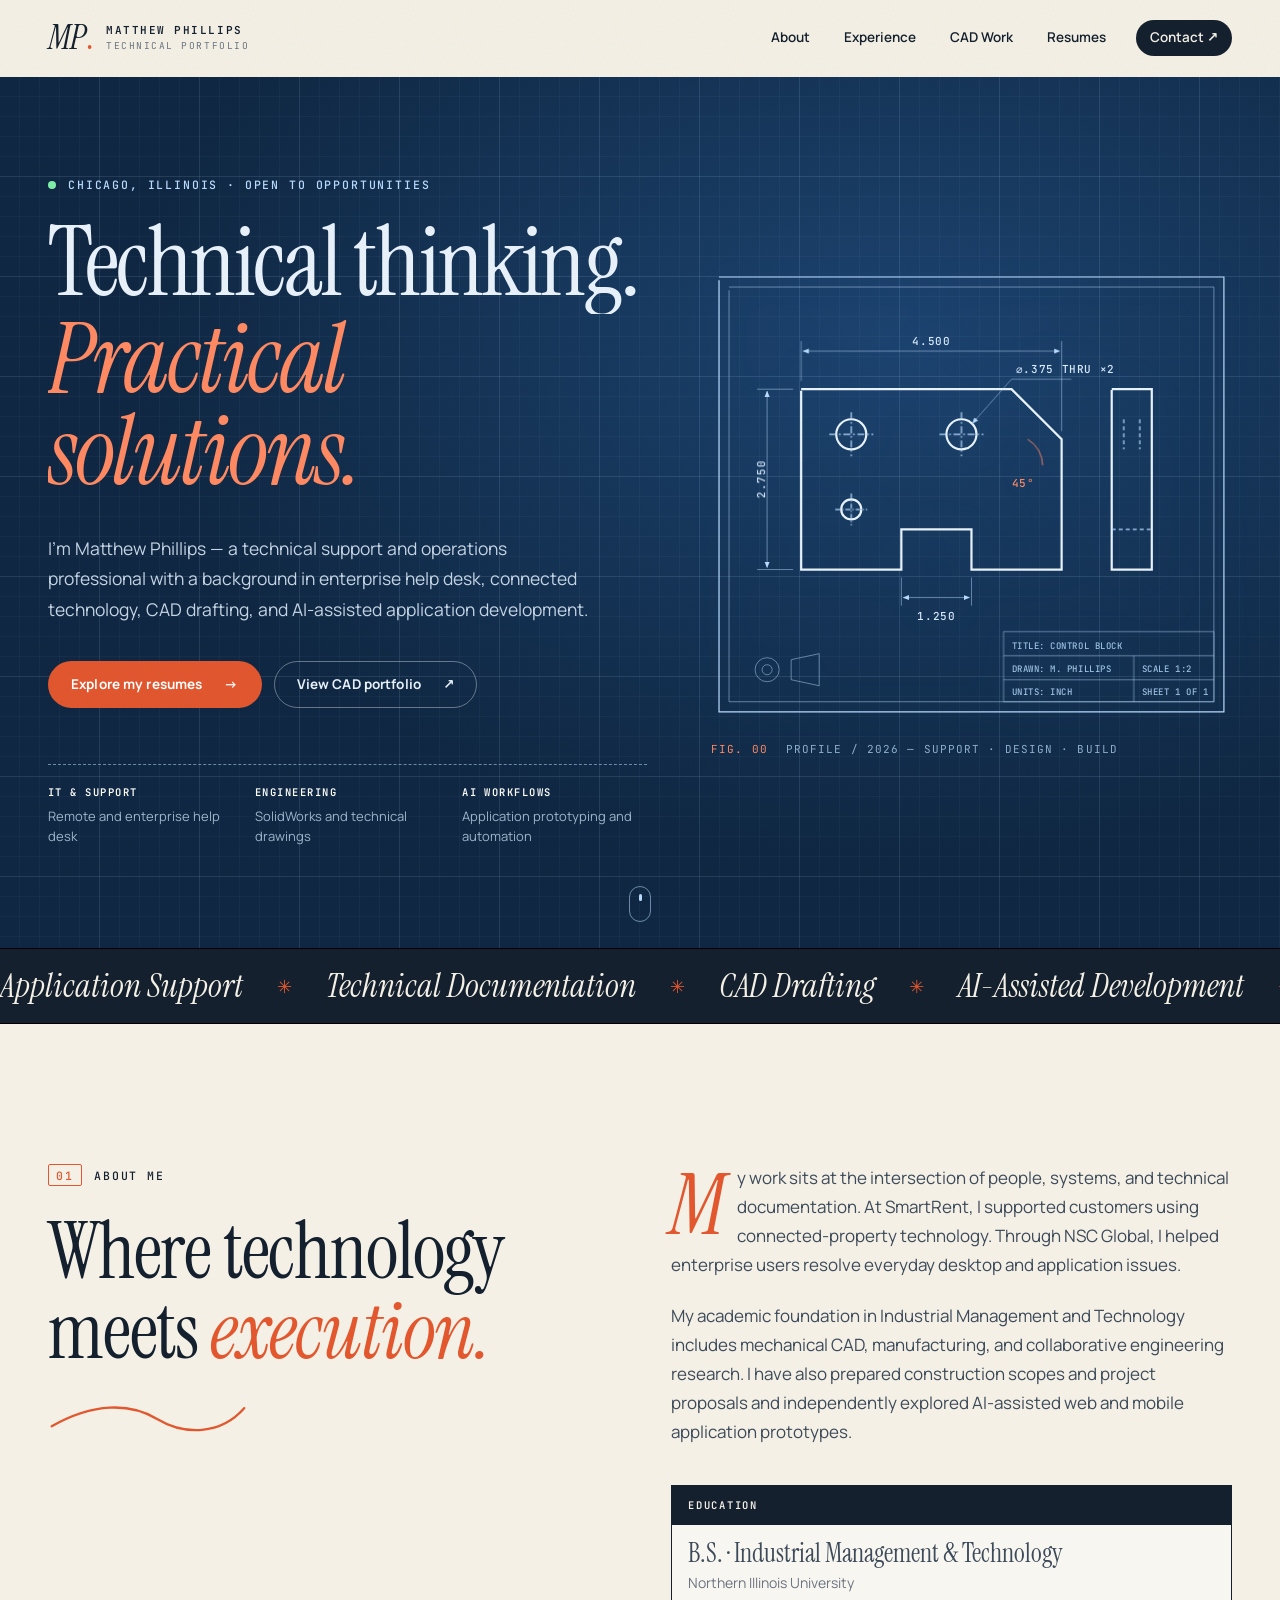
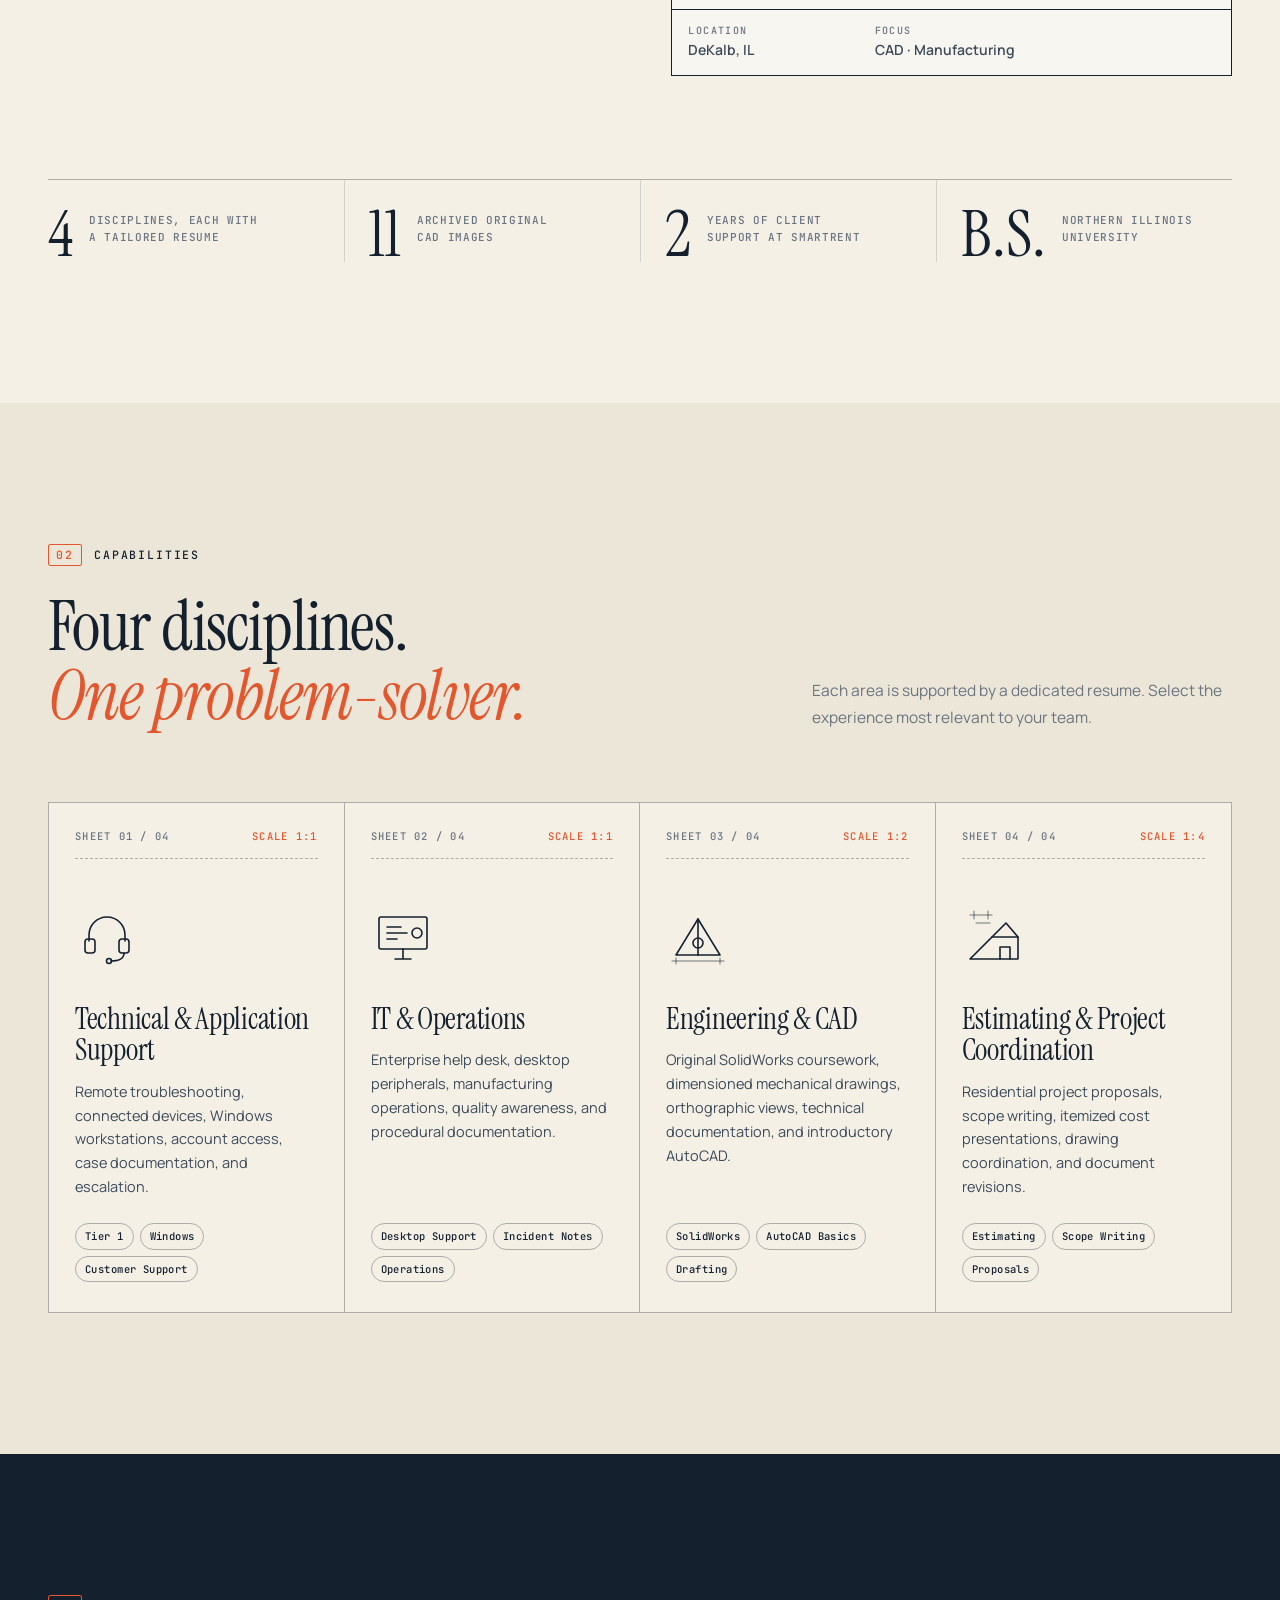
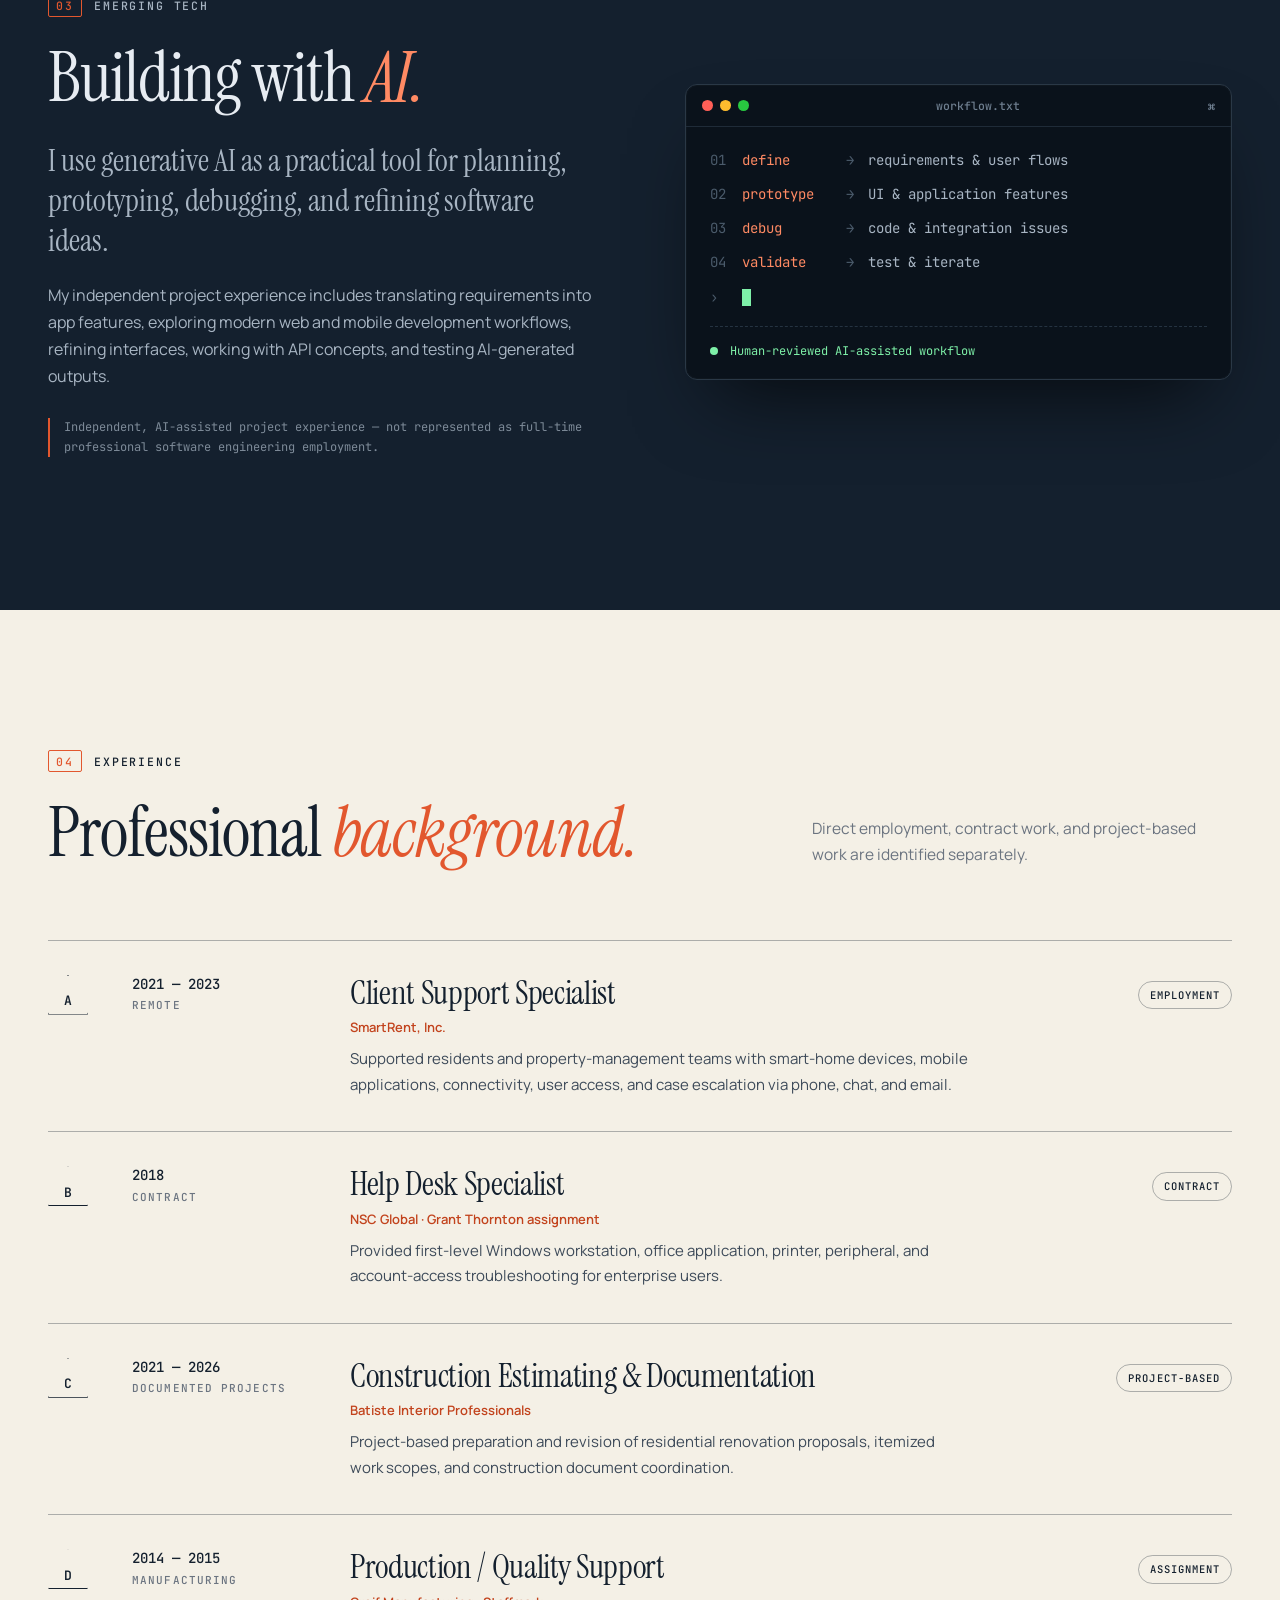
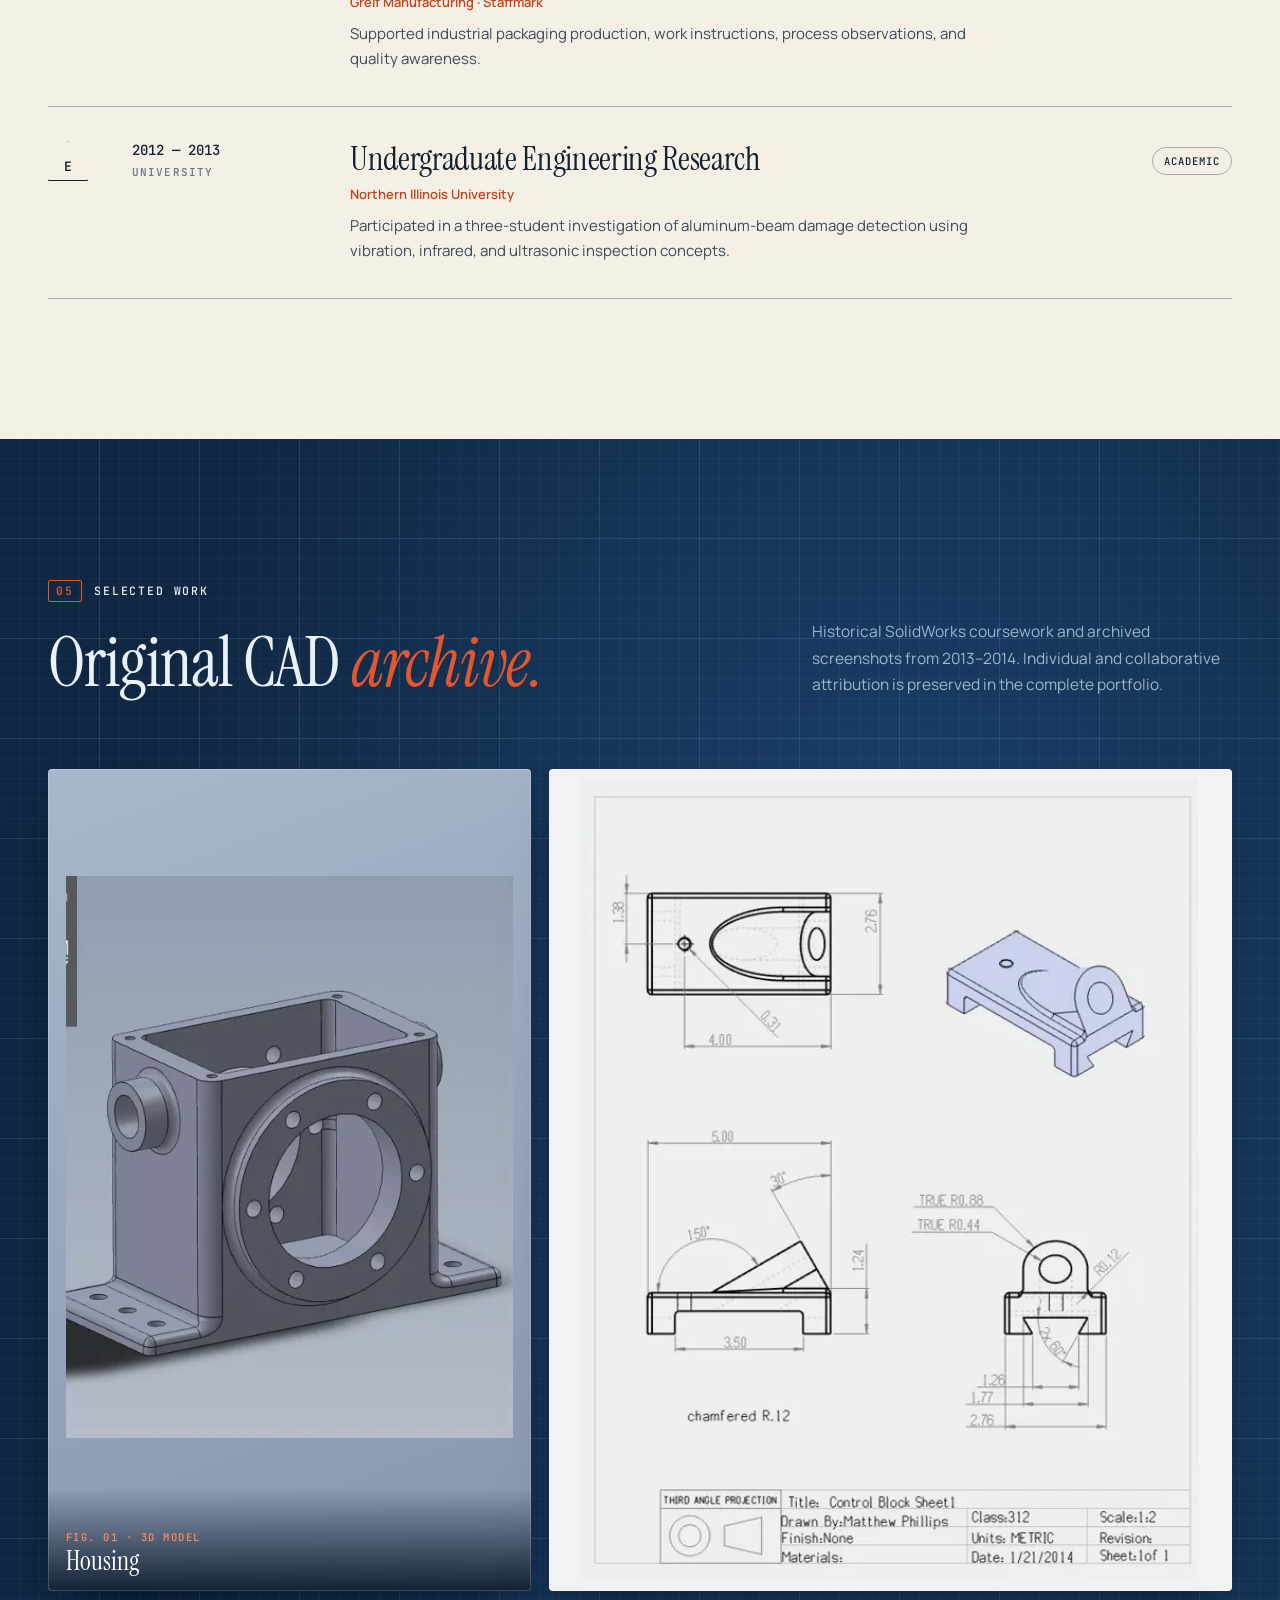
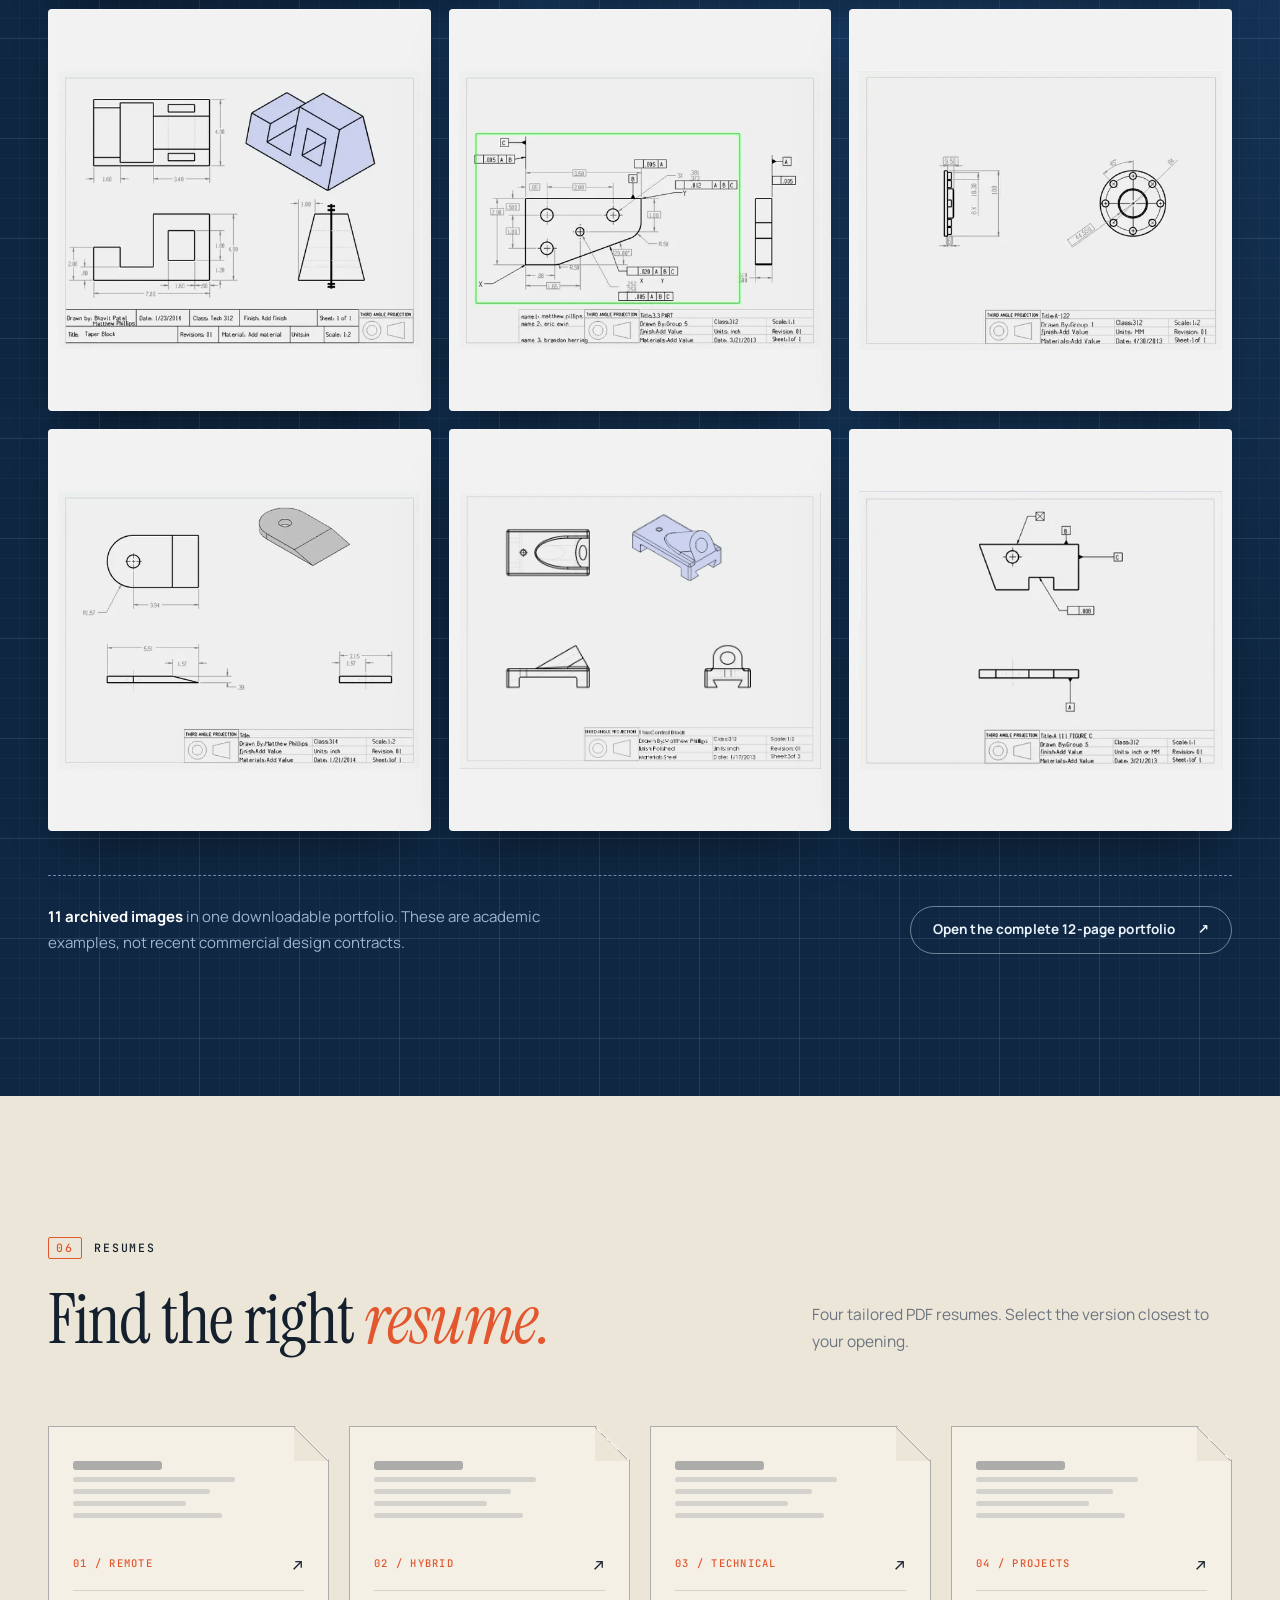
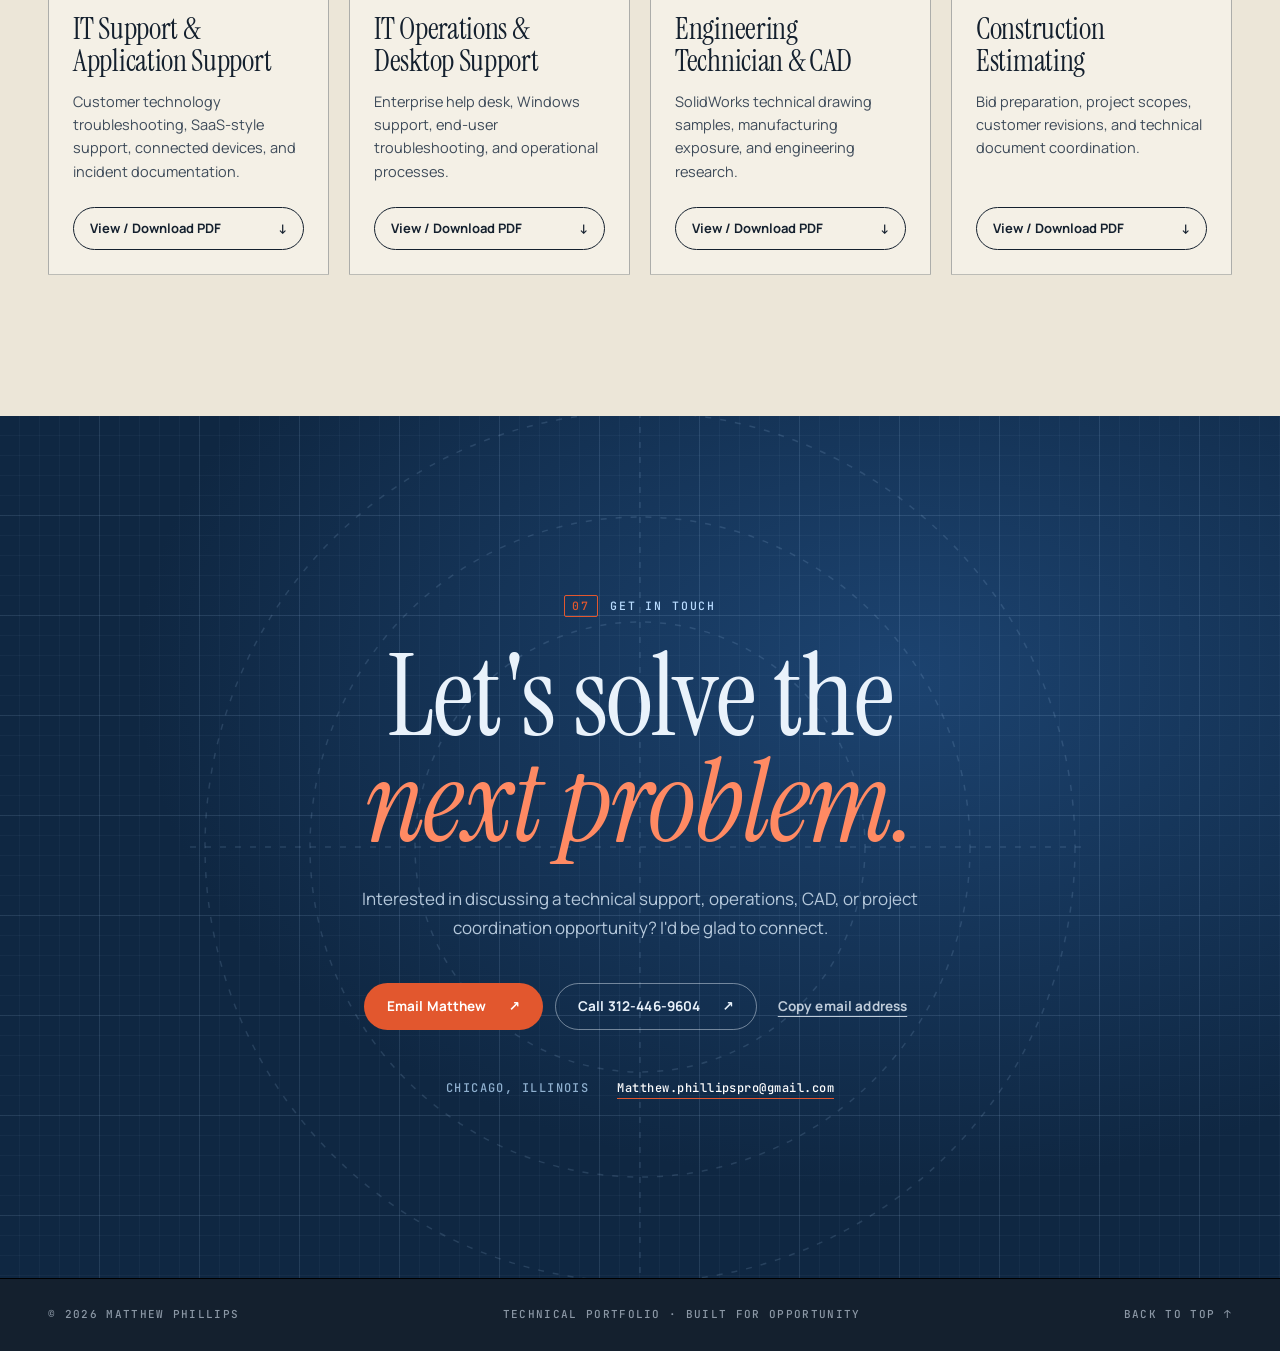
==== index.html @ 762f5f62 "Build redesigned portfolio site with blueprint drafting theme Animated self-drawing hero, cropped CA" ====
<!doctype html>
<html lang="en">
<head>
<meta charset="utf-8">
<meta name="viewport" content="width=device-width,initial-scale=1">
<title>Matthew Phillips | Technical Professional &amp; CAD Portfolio</title>
<meta name="description" content="Matthew Phillips — technical support, IT operations, CAD drafting, construction estimating, and AI-assisted application prototyping. View experience, original CAD work, and resumes.">
<meta name="theme-color" content="#0f2742">
<meta property="og:title" content="Matthew Phillips — Technical Portfolio">
<meta property="og:description" content="Technical support, IT operations, CAD drafting, estimating, and AI-assisted prototyping. Chicago, Illinois.">
<meta property="og:type" content="website">
<link rel="icon" href="data:image/svg+xml,%3Csvg xmlns='http://www.w3.org/2000/svg' viewBox='0 0 64 64'%3E%3Crect width='64' height='64' rx='10' fill='%230f2742'/%3E%3Ctext x='50%25' y='58%25' text-anchor='middle' font-family='Georgia,serif' font-style='italic' font-size='34' fill='%23f4f0e6'%3EMP%3C/text%3E%3Ccircle cx='51' cy='46' r='4' fill='%23e2572e'/%3E%3C/svg%3E">
<link rel="preconnect" href="https://fonts.googleapis.com">
<link rel="preconnect" href="https://fonts.gstatic.com" crossorigin>
<link rel="stylesheet" href="https://fonts.googleapis.com/css2?family=Instrument+Serif:ital@0;1&family=JetBrains+Mono:wght@400;500;600&family=Manrope:wght@400;500;600;700&display=swap">
<link rel="stylesheet" href="styles.css">
</head>
<body>
<a class="skip" href="#main">Skip to content</a>
<div class="progress" aria-hidden="true"><span></span></div>

<header class="topbar">
  <div class="wrap nav">
    <a class="wordmark" href="#top" aria-label="Matthew Phillips, home">
      <span class="monogram">MP<i>.</i></span>
      <span class="wordmark-caption">Matthew Phillips<small>Technical Portfolio</small></span>
    </a>
    <nav aria-label="Main navigation">
      <a href="#about">About</a>
      <a href="#experience">Experience</a>
      <a href="#work">CAD Work</a>
      <a href="#resumes">Resumes</a>
      <a href="#contact" class="nav-cta">Contact <span aria-hidden="true">↗</span></a>
    </nav>
    <button class="menu-toggle" type="button" aria-expanded="false" aria-controls="mobile-menu"><span class="menu-label">Menu</span><span class="burger" aria-hidden="true"><i></i><i></i></span></button>
  </div>
  <div id="mobile-menu" class="mobile-menu" hidden>
    <a href="#about"><span>01</span>About</a>
    <a href="#experience"><span>02</span>Experience</a>
    <a href="#work"><span>03</span>CAD Work</a>
    <a href="#resumes"><span>04</span>Resumes</a>
    <a href="#contact"><span>05</span>Contact</a>
  </div>
</header>

<main id="main">
<!-- HERO -->
<section id="top" class="hero blueprint">
  <div class="crosshair" aria-hidden="true"><span class="ch-x"></span><span class="ch-y"></span><span class="ch-read">X 000 · Y 000</span></div>
  <div class="wrap hero-layout">
    <div class="hero-copy">
      <p class="eyebrow"><span class="status-light"></span>Chicago, Illinois · Open to opportunities</p>
      <h1><span class="line"><span>Technical thinking.</span></span><span class="line"><em>Practical solutions.</em></span></h1>
      <p class="lede">I'm Matthew Phillips — a technical support and operations professional with a background in enterprise help desk, connected technology, CAD drafting, and AI-assisted application development.</p>
      <div class="hero-actions">
        <a class="btn primary" href="#resumes">Explore my resumes <span aria-hidden="true">→</span></a>
        <a class="btn outline" href="assets/cad-portfolio.pdf" target="_blank" rel="noopener">View CAD portfolio <span aria-hidden="true">↗</span></a>
      </div>
      <dl class="hero-facts">
        <div><dt>IT &amp; Support</dt><dd>Remote and enterprise help desk</dd></div>
        <div><dt>Engineering</dt><dd>SolidWorks and technical drawings</dd></div>
        <div><dt>AI Workflows</dt><dd>Application prototyping and automation</dd></div>
      </dl>
    </div>

    <figure class="hero-drawing" aria-label="Animated technical drawing of a machined control block">
      <svg viewBox="0 0 520 450" role="img" aria-hidden="true">
        <defs>
          <marker id="arr" viewBox="0 0 10 10" refX="9" refY="5" markerWidth="7" markerHeight="7" orient="auto-start-reverse"><path d="M0 1 L10 5 L0 9 Z" fill="currentColor"/></marker>
        </defs>
        <g class="sheet">
          <rect class="draw" pathLength="1" x="8" y="8" width="504" height="434" style="--d:.1s"/>
          <rect class="draw thin" pathLength="1" x="18" y="18" width="484" height="414" style="--d:.25s"/>
        </g>
        <!-- front view -->
        <g class="part">
          <path class="draw bold" pathLength="1" d="M90 120 H300 L350 170 V300 H260 V260 H190 V300 H90 Z" style="--d:.5s"/>
          <circle class="draw bold" pathLength="1" cx="140" cy="165" r="15" style="--d:1.2s"/>
          <circle class="draw bold" pathLength="1" cx="250" cy="165" r="15" style="--d:1.35s"/>
          <circle class="draw bold" pathLength="1" cx="140" cy="240" r="10" style="--d:1.5s"/>
          <g class="center">
            <path class="draw" pathLength="1" d="M118 165 H162 M140 143 V187" style="--d:1.7s"/>
            <path class="draw" pathLength="1" d="M228 165 H272 M250 143 V187" style="--d:1.8s"/>
            <path class="draw" pathLength="1" d="M124 240 H156 M140 224 V256" style="--d:1.9s"/>
          </g>
        </g>
        <!-- side view -->
        <g class="part">
          <path class="draw bold" pathLength="1" d="M400 120 H440 V300 H400 Z" style="--d:.9s"/>
          <path class="draw hidden" pathLength="1" d="M400 260 H440 M412 150 V180 M428 150 V180" style="--d:1.6s"/>
        </g>
        <!-- dimensions -->
        <g class="dims">
          <path class="draw thin" pathLength="1" d="M90 112 V72 M350 162 V72" style="--d:2.1s"/>
          <path class="draw thin" pathLength="1" d="M92 82 H348" marker-start="url(#arr)" marker-end="url(#arr)" style="--d:2.3s"/>
          <text class="lbl" x="220" y="76" text-anchor="middle" style="--d:2.6s">4.500</text>
          <path class="draw thin" pathLength="1" d="M82 120 H46 M82 300 H46" style="--d:2.2s"/>
          <path class="draw thin" pathLength="1" d="M56 122 V298" marker-start="url(#arr)" marker-end="url(#arr)" style="--d:2.4s"/>
          <text class="lbl" x="50" y="214" text-anchor="middle" transform="rotate(-90 50 210)" style="--d:2.7s">2.750</text>
          <path class="draw thin" pathLength="1" d="M190 308 V336 M260 308 V336" style="--d:2.3s"/>
          <path class="draw thin" pathLength="1" d="M192 328 H258" marker-start="url(#arr)" marker-end="url(#arr)" style="--d:2.5s"/>
          <text class="lbl" x="225" y="350" text-anchor="middle" style="--d:2.8s">1.250</text>
          <path class="draw thin" pathLength="1" d="M261 154 L300 110 H360" marker-start="url(#arr)" style="--d:2.6s"/>
          <text class="lbl" x="304" y="104" style="--d:2.9s">⌀.375 THRU ×2</text>
          <text class="lbl accent" x="300" y="218" style="--d:3s">45°</text>
          <path class="draw thin accent" pathLength="1" d="M316 170 A 30 30 0 0 1 331 196" style="--d:2.9s"/>
        </g>
        <!-- title block -->
        <g class="titleblock">
          <path class="draw thin" pathLength="1" d="M292 362 H502 V432 H292 Z M292 386 H502 M292 410 H502 M422 386 V432" style="--d:2.4s"/>
          <text class="lbl tb" x="300" y="379" style="--d:3s">TITLE: CONTROL BLOCK</text>
          <text class="lbl tb" x="300" y="402" style="--d:3.1s">DRAWN: M. PHILLIPS</text>
          <text class="lbl tb" x="430" y="402" style="--d:3.15s">SCALE 1:2</text>
          <text class="lbl tb" x="300" y="425" style="--d:3.2s">UNITS: INCH</text>
          <text class="lbl tb" x="430" y="425" style="--d:3.25s">SHEET 1 OF 1</text>
        </g>
        <g class="projection">
          <circle class="draw thin" pathLength="1" cx="56" cy="400" r="12" style="--d:2.5s"/>
          <circle class="draw thin" pathLength="1" cx="56" cy="400" r="5" style="--d:2.6s"/>
          <path class="draw thin" pathLength="1" d="M80 390 L108 384 V416 L80 410 Z" style="--d:2.7s"/>
        </g>
      </svg>
      <figcaption><span>FIG. 00</span> Profile / 2026 — Support · Design · Build</figcaption>
    </figure>
  </div>
  <a class="scroll-cue" href="#about" aria-label="Scroll to About section"><span></span></a>
</section>

<!-- TICKER -->
<section class="ticker" aria-label="Areas of expertise">
  <div class="ticker-track">
    <div class="ticker-set"><span>Application Support</span><i>✳</i><span>Technical Documentation</span><i>✳</i><span>CAD Drafting</span><i>✳</i><span>AI-Assisted Development</span><i>✳</i><span>Operations</span><i>✳</i><span>Estimating</span><i>✳</i></div>
    <div class="ticker-set" aria-hidden="true"><span>Application Support</span><i>✳</i><span>Technical Documentation</span><i>✳</i><span>CAD Drafting</span><i>✳</i><span>AI-Assisted Development</span><i>✳</i><span>Operations</span><i>✳</i><span>Estimating</span><i>✳</i></div>
  </div>
</section>

<!-- ABOUT -->
<section id="about" class="section paper">
  <div class="wrap about-grid">
    <div class="about-head reveal">
      <p class="section-tag"><span>01</span>About me</p>
      <h2>Where technology meets <em>execution.</em></h2>
      <svg class="flourish" viewBox="0 0 220 40" aria-hidden="true"><path class="draw-scroll" pathLength="1" d="M4 30 C 50 4, 90 4, 120 22 S 190 40, 216 10"/></svg>
    </div>
    <div class="body-copy reveal">
      <p class="dropcap">My work sits at the intersection of people, systems, and technical documentation. At SmartRent, I supported customers using connected-property technology. Through NSC Global, I helped enterprise users resolve everyday desktop and application issues.</p>
      <p>My academic foundation in Industrial Management and Technology includes mechanical CAD, manufacturing, and collaborative engineering research. I have also prepared construction scopes and project proposals and independently explored AI-assisted web and mobile application prototypes.</p>
      <div class="edu-block" aria-label="Education">
        <div class="edu-cell edu-label">Education</div>
        <div class="edu-cell edu-main"><strong>B.S. · Industrial Management &amp; Technology</strong><span>Northern Illinois University</span></div>
        <div class="edu-cell edu-meta"><span>Location</span>DeKalb, IL</div>
        <div class="edu-cell edu-meta"><span>Focus</span>CAD · Manufacturing</div>
      </div>
    </div>
  </div>
  <div class="wrap spec-strip reveal" aria-label="At a glance">
    <div><b>4</b><span>Disciplines, each with<br>a tailored resume</span></div>
    <div><b>11</b><span>Archived original<br>CAD images</span></div>
    <div><b>2</b><span>Years of client<br>support at SmartRent</span></div>
    <div><b>B.S.</b><span>Northern Illinois<br>University</span></div>
  </div>
</section>

<!-- CAPABILITIES -->
<section class="section vellum" id="expertise">
  <div class="wrap">
    <div class="section-head reveal">
      <div><p class="section-tag"><span>02</span>Capabilities</p><h2>Four disciplines.<br><em>One problem-solver.</em></h2></div>
      <p>Each area is supported by a dedicated resume. Select the experience most relevant to your team.</p>
    </div>
    <div class="cap-grid">
      <article class="cap-card reveal">
        <div class="cap-top"><span>Sheet 01 / 04</span><span class="cap-scale">Scale 1:1</span></div>
        <svg class="cap-icon" viewBox="0 0 64 64" aria-hidden="true"><path d="M14 36v-6a18 18 0 0 1 36 0v6"/><rect x="10" y="34" width="10" height="14" rx="3"/><rect x="44" y="34" width="10" height="14" rx="3"/><path d="M49 48c0 6-6 8-13 8"/><circle cx="34" cy="56" r="2.5"/></svg>
        <h3>Technical &amp; Application Support</h3>
        <p>Remote troubleshooting, connected devices, Windows workstations, account access, case documentation, and escalation.</p>
        <div class="chips"><span>Tier 1</span><span>Windows</span><span>Customer Support</span></div>
      </article>
      <article class="cap-card reveal">
        <div class="cap-top"><span>Sheet 02 / 04</span><span class="cap-scale">Scale 1:1</span></div>
        <svg class="cap-icon" viewBox="0 0 64 64" aria-hidden="true"><rect x="8" y="12" width="48" height="32" rx="2"/><path d="M24 54h16M32 44v10"/><path d="M16 22h14M16 28h20M16 34h10"/><circle cx="46" cy="28" r="5"/></svg>
        <h3>IT &amp; Operations</h3>
        <p>Enterprise help desk, desktop peripherals, manufacturing operations, quality awareness, and procedural documentation.</p>
        <div class="chips"><span>Desktop Support</span><span>Incident Notes</span><span>Operations</span></div>
      </article>
      <article class="cap-card reveal">
        <div class="cap-top"><span>Sheet 03 / 04</span><span class="cap-scale">Scale 1:2</span></div>
        <svg class="cap-icon" viewBox="0 0 64 64" aria-hidden="true"><path d="M10 50 32 14l22 36Z"/><path d="M32 14v36"/><circle cx="32" cy="38" r="5"/><path d="M6 56h52M10 53v6M54 53v6" class="thin"/></svg>
        <h3>Engineering &amp; CAD</h3>
        <p>Original SolidWorks coursework, dimensioned mechanical drawings, orthographic views, technical documentation, and introductory AutoCAD.</p>
        <div class="chips"><span>SolidWorks</span><span>AutoCAD Basics</span><span>Drafting</span></div>
      </article>
      <article class="cap-card reveal">
        <div class="cap-top"><span>Sheet 04 / 04</span><span class="cap-scale">Scale 1:4</span></div>
        <svg class="cap-icon" viewBox="0 0 64 64" aria-hidden="true"><path d="M8 54 30 32h26v22Z"/><path d="M30 32 44 18l12 14"/><path d="M38 54V42h10v12"/><path d="M8 10h22M12 6v8M26 6v8M14 18h14" class="thin"/></svg>
        <h3>Estimating &amp; Project Coordination</h3>
        <p>Residential project proposals, scope writing, itemized cost presentations, drawing coordination, and document revisions.</p>
        <div class="chips"><span>Estimating</span><span>Scope Writing</span><span>Proposals</span></div>
      </article>
    </div>
  </div>
</section>

<!-- AI -->
<section class="section ink" id="ai">
  <div class="wrap ai-grid">
    <div class="reveal">
      <p class="section-tag"><span>03</span>Emerging tech</p>
      <h2>Building with <em>AI.</em></h2>
      <p class="ai-lede">I use generative AI as a practical tool for planning, prototyping, debugging, and refining software ideas.</p>
      <p>My independent project experience includes translating requirements into app features, exploring modern web and mobile development workflows, refining interfaces, working with API concepts, and testing AI-generated outputs.</p>
      <p class="fine-print">Independent, AI-assisted project experience — not represented as full-time professional software engineering employment.</p>
    </div>
    <div class="terminal reveal" aria-label="Illustrative AI-assisted development workflow">
      <div class="terminal-bar"><div class="terminal-dots"><i></i><i></i><i></i></div><span>workflow.txt</span><span aria-hidden="true">⌘</span></div>
      <div class="terminal-body">
        <p class="t-line"><span class="t-num">01</span><span class="t-key">define</span><span class="t-arrow">→</span>requirements &amp; user flows</p>
        <p class="t-line"><span class="t-num">02</span><span class="t-key">prototype</span><span class="t-arrow">→</span>UI &amp; application features</p>
        <p class="t-line"><span class="t-num">03</span><span class="t-key">debug</span><span class="t-arrow">→</span>code &amp; integration issues</p>
        <p class="t-line"><span class="t-num">04</span><span class="t-key">validate</span><span class="t-arrow">→</span>test &amp; iterate</p>
        <p class="t-line t-prompt"><span class="t-num">›</span><span class="caret"></span></p>
        <div class="terminal-status"><span class="status-light"></span> Human-reviewed AI-assisted workflow</div>
      </div>
    </div>
  </div>
</section>

<!-- EXPERIENCE -->
<section class="section paper" id="experience">
  <div class="wrap">
    <div class="section-head reveal">
      <div><p class="section-tag"><span>04</span>Experience</p><h2>Professional <em>background.</em></h2></div>
      <p>Direct employment, contract work, and project-based work are identified separately.</p>
    </div>
    <ol class="timeline">
      <li class="t-item reveal">
        <div class="t-rev">A</div>
        <div class="t-time">2021 — 2023<small>Remote</small></div>
        <div class="t-body"><h3>Client Support Specialist</h3><p class="company">SmartRent, Inc.</p><p>Supported residents and property-management teams with smart-home devices, mobile applications, connectivity, user access, and case escalation via phone, chat, and email.</p></div>
        <span class="type">Employment</span>
      </li>
      <li class="t-item reveal">
        <div class="t-rev">B</div>
        <div class="t-time">2018<small>Contract</small></div>
        <div class="t-body"><h3>Help Desk Specialist</h3><p class="company">NSC Global · Grant Thornton assignment</p><p>Provided first-level Windows workstation, office application, printer, peripheral, and account-access troubleshooting for enterprise users.</p></div>
        <span class="type">Contract</span>
      </li>
      <li class="t-item reveal">
        <div class="t-rev">C</div>
        <div class="t-time">2021 — 2026<small>Documented projects</small></div>
        <div class="t-body"><h3>Construction Estimating &amp; Documentation</h3><p class="company">Batiste Interior Professionals</p><p>Project-based preparation and revision of residential renovation proposals, itemized work scopes, and construction document coordination.</p></div>
        <span class="type">Project-based</span>
      </li>
      <li class="t-item reveal">
        <div class="t-rev">D</div>
        <div class="t-time">2014 — 2015<small>Manufacturing</small></div>
        <div class="t-body"><h3>Production / Quality Support</h3><p class="company">Greif Manufacturing · Staffmark</p><p>Supported industrial packaging production, work instructions, process observations, and quality awareness.</p></div>
        <span class="type">Assignment</span>
      </li>
      <li class="t-item reveal">
        <div class="t-rev">E</div>
        <div class="t-time">2012 — 2013<small>University</small></div>
        <div class="t-body"><h3>Undergraduate Engineering Research</h3><p class="company">Northern Illinois University</p><p>Participated in a three-student investigation of aluminum-beam damage detection using vibration, infrared, and ultrasonic inspection concepts.</p></div>
        <span class="type">Academic</span>
      </li>
    </ol>
  </div>
</section>

<!-- WORK -->
<section class="section blueprint work-section" id="work">
  <div class="wrap">
    <div class="section-head reveal">
      <div><p class="section-tag"><span>05</span>Selected work</p><h2>Original CAD <em>archive.</em></h2></div>
      <p>Historical SolidWorks coursework and archived screenshots from 2013–2014. Individual and collaborative attribution is preserved in the complete portfolio.</p>
    </div>
    <div class="gallery">
      <button class="g-item g-feature reveal" data-full="assets/cad/IMG_0547.webp" data-caption="Housing — 3D SolidWorks model">
        <img src="assets/cad/IMG_0547.webp" alt="3D SolidWorks model of a machined housing with a bolt-circle bore and mounting feet" loading="lazy" width="525" height="660">
        <span class="g-cap"><span>FIG. 01 · 3D Model</span><strong>Housing</strong></span>
      </button>
      <button class="g-item g-wide reveal" data-full="assets/cad/IMG_0562.webp" data-caption="Control Block — multiview drawing, 2014">
        <img src="assets/cad/IMG_0562.webp" alt="Control block drawing with front, top, side and isometric views and dimensions" loading="lazy" width="586" height="758">
        <span class="g-cap"><span>FIG. 02 · Multiview</span><strong>Control Block</strong></span>
      </button>
      <button class="g-item reveal" data-full="assets/cad/IMG_0552.webp" data-caption="Taper Block — orthographic + isometric, 2014">
        <img src="assets/cad/IMG_0552.webp" alt="Taper block orthographic drawing with isometric view" loading="lazy" width="586" height="449">
        <span class="g-cap"><span>FIG. 03 · Orthographic</span><strong>Taper Block</strong></span>
      </button>
      <button class="g-item reveal" data-full="assets/cad/IMG_0550.webp" data-caption="Part drawing with geometric tolerancing, 2013">
        <img src="assets/cad/IMG_0550.webp" alt="Dimensioned part drawing with geometric tolerancing feature control frames" loading="lazy" width="586" height="449">
        <span class="g-cap"><span>FIG. 04 · GD&amp;T</span><strong>Toleranced Part</strong></span>
      </button>
      <button class="g-item reveal" data-full="assets/cad/IMG_0551.webp" data-caption="Flange — bolt circle and section, 2013">
        <img src="assets/cad/IMG_0551.webp" alt="Flange drawing showing a bolt-circle pattern and side profile" loading="lazy" width="584" height="452">
        <span class="g-cap"><span>FIG. 05 · Detail</span><strong>Bolt-Circle Flange</strong></span>
      </button>
      <button class="g-item reveal" data-full="assets/cad/IMG_0561.webp" data-caption="Tab — drawing with isometric view, 2014">
        <img src="assets/cad/IMG_0561.webp" alt="Rounded tab part drawing with isometric view" loading="lazy" width="586" height="451">
        <span class="g-cap"><span>FIG. 06 · Sheet Part</span><strong>Rounded Tab</strong></span>
      </button>
      <button class="g-item reveal" data-full="assets/cad/IMG_0548.webp" data-caption="Control Block — landscape layout, 2013">
        <img src="assets/cad/IMG_0548.webp" alt="Landscape drawing sheet with four views of a control block" loading="lazy" width="835" height="638">
        <span class="g-cap"><span>FIG. 07 · Layout</span><strong>Landscape Sheet</strong></span>
      </button>
      <button class="g-item reveal" data-full="assets/cad/IMG_0549.webp" data-caption="Datum reference figure, 2013">
        <img src="assets/cad/IMG_0549.webp" alt="Drawing of a notched profile with datum references" loading="lazy" width="527" height="406">
        <span class="g-cap"><span>FIG. 08 · Datums</span><strong>Datum Study</strong></span>
      </button>
    </div>
    <div class="work-footer reveal">
      <p><strong>11 archived images</strong> in one downloadable portfolio. These are academic examples, not recent commercial design contracts.</p>
      <a class="btn outline" href="assets/cad-portfolio.pdf" target="_blank" rel="noopener">Open the complete 12-page portfolio <span aria-hidden="true">↗</span></a>
    </div>
  </div>
</section>

<!-- RESUMES -->
<section class="section vellum" id="resumes">
  <div class="wrap">
    <div class="section-head reveal">
      <div><p class="section-tag"><span>06</span>Resumes</p><h2>Find the right <em>resume.</em></h2></div>
      <p>Four tailored PDF resumes. Select the version closest to your opening.</p>
    </div>
    <div class="resume-grid">
      <a class="resume-card reveal" href="assets/resume-it-support.pdf" target="_blank" rel="noopener">
        <span class="doc" aria-hidden="true"><i></i><i></i><i></i><i></i><i></i></span>
        <span class="resume-top"><span>01 / Remote</span><span class="arrow">↗</span></span>
        <h3>IT Support &amp; Application Support</h3>
        <p>Customer technology troubleshooting, SaaS-style support, connected devices, and incident documentation.</p>
        <span class="resume-download">View / Download PDF <span aria-hidden="true">↓</span></span>
      </a>
      <a class="resume-card reveal" href="assets/resume-it-operations.pdf" target="_blank" rel="noopener">
        <span class="doc" aria-hidden="true"><i></i><i></i><i></i><i></i><i></i></span>
        <span class="resume-top"><span>02 / Hybrid</span><span class="arrow">↗</span></span>
        <h3>IT Operations &amp; Desktop Support</h3>
        <p>Enterprise help desk, Windows support, end-user troubleshooting, and operational processes.</p>
        <span class="resume-download">View / Download PDF <span aria-hidden="true">↓</span></span>
      </a>
      <a class="resume-card reveal" href="assets/resume-engineering-cad.pdf" target="_blank" rel="noopener">
        <span class="doc" aria-hidden="true"><i></i><i></i><i></i><i></i><i></i></span>
        <span class="resume-top"><span>03 / Technical</span><span class="arrow">↗</span></span>
        <h3>Engineering Technician &amp; CAD</h3>
        <p>SolidWorks technical drawing samples, manufacturing exposure, and engineering research.</p>
        <span class="resume-download">View / Download PDF <span aria-hidden="true">↓</span></span>
      </a>
      <a class="resume-card reveal" href="assets/resume-construction-estimating.pdf" target="_blank" rel="noopener">
        <span class="doc" aria-hidden="true"><i></i><i></i><i></i><i></i><i></i></span>
        <span class="resume-top"><span>04 / Projects</span><span class="arrow">↗</span></span>
        <h3>Construction Estimating</h3>
        <p>Bid preparation, project scopes, customer revisions, and technical document coordination.</p>
        <span class="resume-download">View / Download PDF <span aria-hidden="true">↓</span></span>
      </a>
    </div>
  </div>
</section>

<!-- CONTACT -->
<section class="contact-section blueprint" id="contact">
  <svg class="contact-rings" viewBox="0 0 600 600" aria-hidden="true"><circle cx="300" cy="300" r="290"/><circle cx="300" cy="300" r="220"/><circle cx="300" cy="300" r="150"/><path d="M300 0V600M0 300H600"/></svg>
  <div class="wrap contact-inner reveal">
    <p class="section-tag"><span>07</span>Get in touch</p>
    <h2>Let's solve the <em>next problem.</em></h2>
    <p class="contact-lede">Interested in discussing a technical support, operations, CAD, or project coordination opportunity? I'd be glad to connect.</p>
    <div class="contact-actions">
      <a class="btn primary" href="mailto:Matthew.phillipspro@gmail.com?subject=Employment%20Opportunity%20for%20Matthew%20Phillips">Email Matthew <span aria-hidden="true">↗</span></a>
      <a class="btn outline" href="tel:+13124469604">Call 312-446-9604 <span aria-hidden="true">↗</span></a>
      <button class="btn ghost copy-email" type="button" data-email="Matthew.phillipspro@gmail.com">Copy email address</button>
    </div>
    <div class="contact-meta"><span>Chicago, Illinois</span><a href="mailto:Matthew.phillipspro@gmail.com">Matthew.phillipspro@gmail.com</a></div>
  </div>
</section>
</main>

<footer>
  <div class="wrap footer-inner">
    <span>© <span id="year">2026</span> Matthew Phillips</span>
    <span>Technical Portfolio · Built for opportunity</span>
    <a href="#top">Back to top ↑</a>
  </div>
</footer>

<dialog class="lightbox" aria-label="CAD drawing viewer">
  <button class="lb-close" type="button" aria-label="Close viewer">✕</button>
  <button class="lb-nav lb-prev" type="button" aria-label="Previous drawing">←</button>
  <figure><img alt=""><figcaption></figcaption></figure>
  <button class="lb-nav lb-next" type="button" aria-label="Next drawing">→</button>
</dialog>

<div class="toast" role="status" aria-live="polite"></div>
<script src="script.js"></script>
</body>
</html>
---- styles.css ----
/* ==========================================================
   Matthew Phillips — Technical Portfolio
   Drafting-table aesthetic: vellum paper, blueprint ink, red pencil.
   ========================================================== */
:root{
  --paper:#f4f0e6;
  --vellum:#ece6d8;
  --ink:#14202e;
  --ink-2:#3d4a59;
  --muted:#6b7480;
  --rule:rgba(20,32,46,.14);
  --rule-strong:rgba(20,32,46,.32);
  --blue:#0f2742;
  --blue-2:#163556;
  --line:#b9dcff;
  --line-dim:rgba(185,220,255,.55);
  --red:#e2572e;
  --red-ink:#c2431d;
  --serif:'Instrument Serif',Georgia,'Times New Roman',serif;
  --sans:'Manrope',system-ui,-apple-system,'Segoe UI',sans-serif;
  --mono:'JetBrains Mono',ui-monospace,SFMono-Regular,Menlo,monospace;
  --ease:cubic-bezier(.2,.7,.2,1);
  --gutter:clamp(16px,4vw,48px);
}
*,*::before,*::after{box-sizing:border-box}
html{scroll-behavior:smooth;scroll-padding-top:84px}
body{margin:0;background:var(--paper);color:var(--ink);font:400 16px/1.7 var(--sans);-webkit-font-smoothing:antialiased;overflow-x:hidden}
img{max-width:100%;display:block}
a{color:inherit;text-decoration:none}
button{font:inherit;color:inherit;cursor:pointer}
::selection{background:var(--red);color:#fff}
:focus-visible{outline:2px solid var(--red);outline-offset:3px;border-radius:2px}
.wrap{width:min(1200px,100% - var(--gutter)*2);margin-inline:auto}
.skip{position:absolute;left:12px;top:-60px;z-index:100;background:var(--ink);color:#fff;padding:10px 14px;border-radius:4px}
.skip:focus{top:12px}

/* paper grain */
body::before{content:"";position:fixed;inset:0;pointer-events:none;z-index:200;opacity:.06;mix-blend-mode:multiply;
  background-image:url("data:image/svg+xml,%3Csvg xmlns='http://www.w3.org/2000/svg' width='160' height='160'%3E%3Cfilter id='n'%3E%3CfeTurbulence type='fractalNoise' baseFrequency='.9' numOctaves='3' stitchTiles='stitch'/%3E%3C/filter%3E%3Crect width='100%25' height='100%25' filter='url(%23n)'/%3E%3C/svg%3E")}

/* scroll progress */
.progress{position:fixed;top:0;left:0;right:0;height:3px;z-index:60;pointer-events:none}
.progress span{display:block;height:100%;width:100%;background:var(--red);transform-origin:0 50%;transform:scaleX(var(--p,0))}

/* ---------- Typography ---------- */
h1,h2,h3{margin:0;font-weight:400}
h2{font:400 clamp(40px,5.4vw,76px)/1 var(--serif);letter-spacing:-.015em}
h2 em,h1 em{font-style:italic;color:var(--red)}
h3{font:700 19px/1.3 var(--sans);letter-spacing:-.01em}
.section-tag,.eyebrow{font:500 11.5px/1 var(--mono);letter-spacing:.16em;text-transform:uppercase;display:flex;align-items:center;gap:12px;margin:0 0 26px}
.section-tag span{display:inline-grid;place-items:center;min-width:34px;height:22px;padding:0 6px;border:1px solid currentColor;border-radius:2px;color:var(--red)}

/* ---------- Topbar ---------- */
.topbar{position:sticky;top:0;z-index:50;background:color-mix(in srgb,var(--paper) 86%,transparent);backdrop-filter:blur(14px) saturate(1.3);-webkit-backdrop-filter:blur(14px) saturate(1.3);border-bottom:1px solid transparent;transition:border-color .3s,background .3s}
.topbar.scrolled{border-bottom-color:var(--rule)}
.nav{height:76px;display:flex;align-items:center;justify-content:space-between;gap:24px}
.wordmark{display:flex;align-items:center;gap:14px}
.monogram{font:italic 400 34px/1 var(--serif);letter-spacing:-.02em}
.monogram i{color:var(--red);font-style:normal}
.wordmark-caption{display:flex;flex-direction:column;font:600 11px/1.45 var(--mono);letter-spacing:.14em;text-transform:uppercase}
.wordmark-caption small{font-size:9.5px;color:var(--muted);font-weight:400}
.nav nav{display:flex;gap:6px;align-items:center}
.nav nav a{font:600 13.5px/1 var(--sans);padding:11px 14px;border-radius:999px;position:relative;transition:color .2s}
.nav nav a:not(.nav-cta)::after{content:"";position:absolute;left:14px;right:14px;bottom:6px;height:1px;background:var(--red);transform:scaleX(0);transform-origin:right;transition:transform .35s var(--ease)}
.nav nav a:not(.nav-cta):hover::after,.nav nav a.active::after{transform:scaleX(1);transform-origin:left}
.nav-cta{background:var(--ink);color:var(--paper)!important;margin-left:10px;transition:background .25s,transform .25s var(--ease)!important}
.nav-cta:hover{background:var(--red);transform:translateY(-1px)}
.menu-toggle{display:none;align-items:center;gap:10px;background:none;border:1px solid var(--rule-strong);border-radius:999px;padding:9px 14px;font:600 12px/1 var(--mono);letter-spacing:.1em;text-transform:uppercase}
.burger{display:grid;gap:5px;width:18px}
.burger i{display:block;height:1.5px;background:currentColor;transition:transform .3s var(--ease)}
.menu-toggle[aria-expanded="true"] .burger i:first-child{transform:translateY(3.25px) rotate(45deg)}
.menu-toggle[aria-expanded="true"] .burger i:last-child{transform:translateY(-3.25px) rotate(-45deg)}
.mobile-menu{border-top:1px solid var(--rule);padding:8px var(--gutter) 22px;background:var(--paper)}
.mobile-menu a{display:flex;align-items:baseline;gap:16px;padding:14px 0;border-bottom:1px solid var(--rule);font:400 30px/1.1 var(--serif)}
.mobile-menu a span{font:500 11px var(--mono);color:var(--red)}

/* ---------- Buttons ---------- */
.btn{display:inline-flex;align-items:center;gap:22px;padding:16px 22px;border-radius:999px;font:700 13.5px/1 var(--sans);letter-spacing:.01em;border:1px solid transparent;background:none;position:relative;overflow:hidden;isolation:isolate;transition:transform .3s var(--ease),color .3s,border-color .3s}
.btn span{transition:transform .3s var(--ease)}
.btn:hover{transform:translateY(-2px)}
.btn:hover span{transform:translateX(4px)}
.btn.primary{background:var(--red);color:#fff}
.btn.primary::before{content:"";position:absolute;inset:0;z-index:-1;background:#fff;transform:translateY(101%);transition:transform .4s var(--ease)}
.btn.primary:hover{color:var(--ink)}
.btn.primary:hover::before{transform:none}
.btn.outline{border-color:currentColor}
.btn.ghost{color:inherit;opacity:.8;text-decoration:underline;text-underline-offset:5px;text-decoration-thickness:1px;padding-inline:8px}
.btn.ghost:hover{opacity:1}

/* ---------- Blueprint surfaces ---------- */
.blueprint{position:relative;background-color:var(--blue);color:#e9f2fb;
  background-image:
    linear-gradient(rgba(185,220,255,.09) 1px,transparent 1px),
    linear-gradient(90deg,rgba(185,220,255,.09) 1px,transparent 1px),
    linear-gradient(rgba(185,220,255,.04) 1px,transparent 1px),
    linear-gradient(90deg,rgba(185,220,255,.04) 1px,transparent 1px),
    radial-gradient(ellipse at 70% 30%,#1c4370 0,transparent 60%);
  background-size:100px 100px,100px 100px,20px 20px,20px 20px,100% 100%;
  background-position:-1px -1px,-1px -1px,-1px -1px,-1px -1px,0 0}
.blueprint .section-tag span{color:var(--red)}

/* ---------- Hero ---------- */
.hero{overflow:hidden;min-height:calc(100svh - 76px);display:flex;align-items:center}
.hero-layout{display:grid;grid-template-columns:1.15fr 1fr;gap:clamp(32px,5vw,80px);align-items:center;padding:clamp(56px,8vw,110px) 0}
.eyebrow{color:var(--line)}
.status-light{width:8px;height:8px;border-radius:50%;background:#7ef0a8;box-shadow:0 0 0 0 rgba(126,240,168,.6);animation:pulse 2.4s infinite}
@keyframes pulse{0%{box-shadow:0 0 0 0 rgba(126,240,168,.55)}70%{box-shadow:0 0 0 10px rgba(126,240,168,0)}100%{box-shadow:0 0 0 0 rgba(126,240,168,0)}}
.hero h1{font:400 clamp(52px,7.6vw,118px)/.94 var(--serif);letter-spacing:-.025em;margin:0 0 30px}
.hero h1 .line{display:block;overflow:hidden;padding-bottom:.06em}
.hero h1 .line>*{display:inline-block;animation:rise 1.1s var(--ease) both}
.hero h1 .line:nth-child(2)>*{animation-delay:.15s}
.hero h1 em{color:#ff8a63}
@keyframes rise{from{transform:translateY(105%)}to{transform:none}}
.lede{max-width:560px;color:#c6d6e6;font-size:17.5px;line-height:1.75;margin:0;animation:fade 1s .45s both}
@keyframes fade{from{opacity:0;transform:translateY(12px)}to{opacity:1;transform:none}}
.hero-actions{display:flex;flex-wrap:wrap;gap:12px;margin-top:36px;animation:fade 1s .6s both}
.hero .btn.outline{color:#e9f2fb;border-color:rgba(233,242,251,.4)}
.hero .btn.outline:hover{border-color:#fff}
.hero-facts{display:grid;grid-template-columns:repeat(3,1fr);gap:22px;margin:56px 0 0;padding-top:22px;border-top:1px dashed var(--line-dim);animation:fade 1s .75s both}
.hero-facts dt{font:600 10.5px/1 var(--mono);letter-spacing:.14em;text-transform:uppercase;color:#fff;margin-bottom:8px}
.hero-facts dd{margin:0;font-size:13px;line-height:1.55;color:#9fb6cc}

.hero-drawing{margin:0;position:relative;color:var(--line)}
.hero-drawing svg{width:100%;height:auto;overflow:visible;filter:drop-shadow(0 0 18px rgba(120,190,255,.15))}
.hero-drawing figcaption{margin-top:14px;font:400 11px/1.4 var(--mono);letter-spacing:.1em;text-transform:uppercase;color:#8fb0cf}
.hero-drawing figcaption span{color:#ff8a63;margin-right:10px}
.hero-drawing svg *{vector-effect:non-scaling-stroke}
.hero-drawing .draw{fill:none;stroke:currentColor;stroke-width:1.2;stroke-dasharray:1;stroke-dashoffset:1;animation:draw 1.4s var(--ease) forwards;animation-delay:var(--d,0s)}
.hero-drawing .bold{stroke-width:2.2;stroke:#e9f4ff}
.hero-drawing .thin{stroke-width:.9;stroke:var(--line-dim)}
.hero-drawing .center .draw{stroke-dasharray:.08 .03 .02 .03;stroke-dashoffset:0;opacity:0;animation:fadeIn .8s forwards;animation-delay:var(--d)}
.hero-drawing .hidden{stroke-dasharray:.04 .03;stroke-dashoffset:0;opacity:0;animation:fadeIn .8s forwards;animation-delay:var(--d)}
.hero-drawing .accent{stroke:#ff8a63;fill:#ff8a63}
.hero-drawing path.accent{fill:none}
.hero-drawing .lbl{font:500 11px var(--mono);fill:#d8ebff;letter-spacing:.06em;opacity:0;animation:fadeIn .6s forwards;animation-delay:var(--d)}
.hero-drawing .lbl.accent{fill:#ff8a63;stroke:none}
.hero-drawing .tb{font-size:9px;fill:#9fc4e6}
.hero-drawing marker path{fill:var(--line)}
@keyframes draw{to{stroke-dashoffset:0}}
@keyframes fadeIn{to{opacity:1}}

.crosshair{position:absolute;inset:0;pointer-events:none;opacity:0;transition:opacity .3s;z-index:1}
.hero:hover .crosshair{opacity:1}
.ch-x,.ch-y{position:absolute;background:rgba(255,138,99,.35)}
.ch-x{left:0;right:0;height:1px;top:var(--cy,50%)}
.ch-y{top:0;bottom:0;width:1px;left:var(--cx,50%)}
.ch-read{position:absolute;left:var(--cx,50%);top:var(--cy,50%);transform:translate(10px,10px);font:500 10px var(--mono);letter-spacing:.08em;color:#ff8a63;white-space:nowrap}
.hero-layout{position:relative;z-index:2}
.scroll-cue{position:absolute;left:50%;bottom:26px;width:22px;height:36px;border:1px solid var(--line-dim);border-radius:12px;transform:translateX(-50%);z-index:2}
.scroll-cue span{position:absolute;left:50%;top:7px;width:3px;height:7px;margin-left:-1.5px;border-radius:2px;background:var(--line);animation:cue 1.8s infinite}
@keyframes cue{0%{opacity:0;transform:translateY(0)}40%{opacity:1}100%{opacity:0;transform:translateY(12px)}}

/* ---------- Ticker ---------- */
.ticker{background:var(--ink);color:var(--paper);overflow:hidden;padding:20px 0;border-block:1px solid #000}
.ticker-track{display:flex;width:max-content;animation:marquee 38s linear infinite}
.ticker:hover .ticker-track{animation-play-state:paused}
.ticker-set{display:flex;align-items:center;gap:34px;padding-right:34px}
.ticker span{font:italic 400 clamp(24px,2.6vw,34px)/1 var(--serif);white-space:nowrap}
.ticker i{color:var(--red);font-style:normal;font-size:18px}
@keyframes marquee{to{transform:translateX(-50%)}}

/* ---------- Sections ---------- */
.section{padding:clamp(80px,11vw,150px) 0;position:relative}
.paper{background:var(--paper)}
.vellum{background:var(--vellum)}
.ink{background:var(--ink);color:#e7ecf2}
.section-head{display:grid;grid-template-columns:1.3fr 1fr;gap:40px;align-items:end;margin-bottom:clamp(44px,6vw,72px)}
.section-head>p{margin:0;color:var(--muted);max-width:420px;justify-self:end;font-size:15.5px}
.blueprint .section-head>p{color:#9fb6cc}

/* About */
.about-grid{display:grid;grid-template-columns:1fr 1.05fr;gap:clamp(40px,7vw,110px)}
.about-head h2{font-size:clamp(46px,6.2vw,92px)}
.flourish{width:200px;margin-top:28px;overflow:visible}
.flourish path{fill:none;stroke:var(--red);stroke-width:2.5;stroke-linecap:round;stroke-dasharray:1;stroke-dashoffset:1;transition:stroke-dashoffset 1.6s var(--ease) .3s}
.reveal.in .flourish path{stroke-dashoffset:0}
.body-copy{font-size:17px;color:var(--ink-2)}
.body-copy p{margin:0 0 22px}
.dropcap::first-letter{float:left;font:italic 400 84px/.78 var(--serif);color:var(--red);margin:8px 12px 0 -2px}
.edu-block{display:grid;grid-template-columns:repeat(3,1fr);border:1.5px solid var(--ink);margin-top:38px;background:color-mix(in srgb,var(--paper) 60%,#fff)}
.edu-cell{padding:14px 16px;border-right:1px solid var(--ink);border-bottom:1px solid var(--ink)}
.edu-cell:nth-child(3n),.edu-cell:last-child{border-right:0}
.edu-label{grid-column:1/-1;border-right:0;font:600 10.5px/1 var(--mono);letter-spacing:.16em;text-transform:uppercase;background:var(--ink);color:var(--paper)}
.edu-main{grid-column:1/-1;border-right:0;display:flex;flex-direction:column;gap:2px}
.edu-main strong{font:400 26px/1.15 var(--serif)}
.edu-main span{font-size:14px;color:var(--muted)}
.edu-meta{border-bottom:0;font-size:14px;font-weight:600}
.edu-meta:nth-child(4){grid-column:span 2;border-right:0}
.edu-meta span{display:block;font:500 10px/1.4 var(--mono);letter-spacing:.14em;text-transform:uppercase;color:var(--muted);font-weight:500}
.spec-strip{display:grid;grid-template-columns:repeat(4,1fr);margin-top:clamp(64px,8vw,110px);border-top:1px solid var(--rule-strong)}
.spec-strip div{padding:28px 24px 0 0;display:flex;gap:16px;align-items:flex-start}
.spec-strip div+div{padding-left:24px;border-left:1px solid var(--rule)}
.spec-strip b{font:400 clamp(48px,5vw,72px)/.85 var(--serif);color:var(--ink)}
.spec-strip span{font:500 11px/1.55 var(--mono);letter-spacing:.06em;text-transform:uppercase;color:var(--muted);padding-top:4px}

/* Capabilities */
.cap-grid{display:grid;grid-template-columns:repeat(4,1fr);gap:0;border:1px solid var(--rule-strong);background:var(--paper)}
.cap-card{position:relative;padding:28px 26px 30px;display:flex;flex-direction:column;min-height:440px;border-right:1px solid var(--rule-strong);overflow:hidden;isolation:isolate;transition:color .4s}
.cap-card:last-child{border-right:0}
.cap-card::before{content:"";position:absolute;inset:0;z-index:-1;background-color:var(--blue);background-image:linear-gradient(rgba(185,220,255,.1) 1px,transparent 1px),linear-gradient(90deg,rgba(185,220,255,.1) 1px,transparent 1px);background-size:20px 20px;clip-path:circle(0 at var(--mx,50%) var(--my,100%));transition:clip-path .6s var(--ease)}
.cap-card:hover{color:#e9f2fb}
.cap-card:hover::before{clip-path:circle(150% at var(--mx,50%) var(--my,100%))}
.cap-top{display:flex;justify-content:space-between;font:500 10.5px/1 var(--mono);letter-spacing:.12em;text-transform:uppercase;color:var(--muted);padding-bottom:16px;border-bottom:1px dashed var(--rule-strong);transition:color .4s,border-color .4s}
.cap-card:hover .cap-top{color:var(--line);border-color:var(--line-dim)}
.cap-scale{color:var(--red)}
.cap-icon{width:64px;height:64px;margin:46px 0 34px;fill:none;stroke:currentColor;stroke-width:1.6;stroke-linejoin:round;stroke-linecap:round;transition:transform .5s var(--ease)}
.cap-icon .thin{stroke-width:1;opacity:.6}
.cap-card:hover .cap-icon{transform:rotate(-6deg) scale(1.08);stroke:#ff8a63}
.cap-card h3{font:400 30px/1.05 var(--serif);letter-spacing:-.01em;margin-bottom:14px}
.cap-card p{margin:0 0 24px;font-size:14.5px;line-height:1.65;color:var(--ink-2);transition:color .4s}
.cap-card:hover p{color:#b9cde0}
.chips{display:flex;flex-wrap:wrap;gap:6px;margin-top:auto}
.chips span{font:500 10.5px/1 var(--mono);letter-spacing:.04em;padding:7px 9px;border:1px solid var(--rule-strong);border-radius:999px;transition:border-color .4s}
.cap-card:hover .chips span{border-color:var(--line-dim)}

/* AI */
.ink h2 em{color:#ff8a63}
.ai-grid{display:grid;grid-template-columns:1fr 1fr;gap:clamp(40px,7vw,100px);align-items:center}
.ai-lede{font:400 clamp(24px,2.4vw,32px)/1.3 var(--serif);color:#fff;margin:30px 0 20px}
.ai-grid p{color:#a8b5c3}
.fine-print{font:400 12px/1.6 var(--mono);color:#7d8a98!important;border-left:2px solid var(--red);padding-left:14px;margin-top:28px}
.terminal{background:#0a121b;border:1px solid #2a3846;border-radius:12px;overflow:hidden;box-shadow:0 40px 80px -30px rgba(0,0,0,.7),0 0 0 1px rgba(255,255,255,.02) inset;transform:perspective(1200px) rotateY(-6deg) rotateX(3deg);transition:transform .6s var(--ease)}
.terminal:hover{transform:none}
.terminal-bar{display:flex;align-items:center;justify-content:space-between;padding:13px 16px;border-bottom:1px solid #1f2b38;font:500 11.5px var(--mono);color:#6f7f90}
.terminal-dots{display:flex;gap:7px}
.terminal-dots i{width:11px;height:11px;border-radius:50%;background:#ff5f57}
.terminal-dots i:nth-child(2){background:#febc2e}
.terminal-dots i:nth-child(3){background:#28c840}
.terminal-body{padding:26px 24px 22px;font:400 14px/1 var(--mono);color:#cfd9e3}
.t-line{display:flex;align-items:center;gap:14px;margin:0 0 20px;opacity:0;transform:translateX(-8px);transition:opacity .5s,transform .5s var(--ease)}
.terminal.in .t-line{opacity:1;transform:none}
.terminal.in .t-line:nth-child(2){transition-delay:.35s}
.terminal.in .t-line:nth-child(3){transition-delay:.7s}
.terminal.in .t-line:nth-child(4){transition-delay:1.05s}
.terminal.in .t-line:nth-child(5){transition-delay:1.4s}
.t-num{color:#4b5b6b;min-width:18px}
.t-key{color:#ff8a63;min-width:90px}
.t-arrow{color:#4b5b6b}
.caret{width:9px;height:17px;background:#7ef0a8;animation:blink 1s steps(1) infinite}
@keyframes blink{50%{opacity:0}}
.terminal-status{display:flex;align-items:center;gap:12px;margin-top:8px;padding-top:18px;border-top:1px dashed #253341;font-size:12px;color:#7ef0a8}

/* Experience */
.timeline{list-style:none;margin:0;padding:0;position:relative;border-top:1px solid var(--rule-strong)}
.t-item{display:grid;grid-template-columns:56px 190px 1fr auto;gap:28px;padding:34px 0;border-bottom:1px solid var(--rule-strong);align-items:start;position:relative;transition:background .3s}
.t-item::before{content:"";position:absolute;inset:0 calc(var(--gutter)*-1);background:var(--vellum);z-index:-1;opacity:0;transition:opacity .3s}
.t-item:hover::before{opacity:1}
.t-rev{width:40px;height:40px;display:grid;place-items:center;border:1.5px solid var(--ink);clip-path:polygon(50% 0,100% 100%,0 100%);font:600 13px var(--mono);padding-top:12px;transition:background .3s,color .3s}
.t-item:hover .t-rev{background:var(--red);border-color:var(--red);color:#fff}
.t-time{font:500 14px/1.4 var(--mono);color:var(--ink)}
.t-time small{display:block;font-size:11px;letter-spacing:.1em;text-transform:uppercase;color:var(--muted);margin-top:4px}
.t-body h3{font:400 clamp(26px,2.6vw,36px)/1.1 var(--serif);letter-spacing:-.01em}
.company{font:600 13px/1 var(--sans);color:var(--red-ink);margin:10px 0 12px}
.t-body p:last-child{margin:0;color:var(--ink-2);max-width:620px;font-size:15px}
.type{font:500 10.5px/1 var(--mono);letter-spacing:.1em;text-transform:uppercase;padding:8px 11px;border:1px solid var(--rule-strong);border-radius:999px;white-space:nowrap;margin-top:6px}

/* Work gallery */
.work-section{overflow:hidden}
.gallery{display:grid;grid-template-columns:repeat(12,1fr);grid-auto-rows:clamp(150px,15vw,210px);gap:18px}
.g-item{grid-column:span 4;grid-row:span 2;position:relative;padding:0;border:0;background:#f2f2f2;border-radius:4px;overflow:hidden;text-align:left;box-shadow:0 1px 0 rgba(255,255,255,.08) inset,0 24px 50px -24px rgba(0,0,0,.6);transition:transform .5s var(--ease),box-shadow .5s}
.g-item img{width:100%;height:100%;object-fit:contain;padding:10px;transition:transform .7s var(--ease),filter .5s}
.g-feature{grid-column:span 5;grid-row:span 4;background:linear-gradient(160deg,#a9b7cc,#8696ae)}
.g-feature img{object-fit:contain;padding:24px 18px 70px}
.g-wide{grid-column:span 7;grid-row:span 4}
.g-item::after{content:"";position:absolute;inset:0;border:1px solid rgba(255,255,255,.18);border-radius:4px;pointer-events:none}
.g-cap{position:absolute;left:0;right:0;bottom:0;padding:44px 18px 16px;display:flex;flex-direction:column;gap:4px;background:linear-gradient(transparent,rgba(9,24,42,.92));color:#fff;transform:translateY(30%);opacity:0;transition:transform .45s var(--ease),opacity .45s}
.g-cap span{font:500 10.5px/1 var(--mono);letter-spacing:.14em;text-transform:uppercase;color:#ff8a63}
.g-cap strong{font:400 26px/1.1 var(--serif)}
.g-item:hover,.g-item:focus-visible{transform:translateY(-6px) rotate(-.4deg);box-shadow:0 40px 70px -28px rgba(0,0,0,.75)}
.g-item:hover img{transform:scale(1.04)}
.g-item:hover .g-cap,.g-item:focus-visible .g-cap{transform:none;opacity:1}
.g-feature .g-cap{transform:none;opacity:1}
.work-footer{display:flex;align-items:center;justify-content:space-between;gap:24px;margin-top:44px;padding-top:28px;border-top:1px dashed var(--line-dim)}
.work-footer p{margin:0;color:#9fb6cc;max-width:560px;font-size:15px}
.work-footer strong{color:#fff}
.work-footer .btn{color:#e9f2fb;border-color:rgba(233,242,251,.45)}

/* Lightbox */
.lightbox{border:0;padding:0;background:transparent;max-width:none;max-height:none;width:100vw;height:100vh;margin:0;display:none;place-items:center}
.lightbox[open]{display:grid;animation:fadeIn .3s forwards}
.lightbox::backdrop{background:rgba(6,16,28,.88);backdrop-filter:blur(6px)}
.lightbox figure{margin:0;max-width:min(92vw,1100px);display:flex;flex-direction:column;align-items:center;gap:16px}
.lightbox img{max-height:80vh;width:auto;border-radius:4px;box-shadow:0 30px 80px rgba(0,0,0,.6)}
.lightbox figcaption{font:500 12px var(--mono);letter-spacing:.1em;text-transform:uppercase;color:#cfe2f5}
.lb-close,.lb-nav{position:fixed;width:48px;height:48px;border-radius:50%;border:1px solid rgba(255,255,255,.3);background:rgba(15,39,66,.7);color:#fff;font-size:18px;display:grid;place-items:center;transition:background .2s}
.lb-close:hover,.lb-nav:hover{background:var(--red);border-color:var(--red)}
.lb-close{top:20px;right:20px}
.lb-prev{left:20px;top:50%;transform:translateY(-50%)}
.lb-next{right:20px;top:50%;transform:translateY(-50%)}

/* Resumes */
.resume-grid{display:grid;grid-template-columns:repeat(4,1fr);gap:20px}
.resume-card{position:relative;display:flex;flex-direction:column;padding:26px 24px 24px;min-height:420px;background:var(--paper);border:1px solid var(--rule-strong);clip-path:polygon(0 0,calc(100% - 34px) 0,100% 34px,100% 100%,0 100%);transition:transform .5s var(--ease),background .4s,color .4s}
.resume-card::before{content:"";position:absolute;top:0;right:0;width:34px;height:34px;background:linear-gradient(225deg,transparent 50%,var(--rule-strong) 50%,var(--vellum) calc(50% + 1px))}
.resume-card:hover{transform:translateY(-10px);background:var(--ink);color:var(--paper)}
.doc{display:grid;gap:7px;margin:8px 0 40px;width:70%}
.doc i{display:block;height:5px;border-radius:3px;background:var(--rule);transform-origin:left;transition:background .4s,transform .5s var(--ease)}
.doc i:first-child{width:55%;height:9px;background:var(--rule-strong)}
.doc i:nth-child(3){width:85%}.doc i:nth-child(4){width:70%}.doc i:nth-child(5){width:92%}
.resume-card:hover .doc i{background:rgba(244,240,230,.2)}
.resume-card:hover .doc i:first-child{background:var(--red)}
.resume-card:hover .doc i:nth-child(n+2){animation:scan .7s var(--ease) both}
.resume-card:hover .doc i:nth-child(3){animation-delay:.06s}.resume-card:hover .doc i:nth-child(4){animation-delay:.12s}.resume-card:hover .doc i:nth-child(5){animation-delay:.18s}
@keyframes scan{from{transform:scaleX(0)}to{transform:scaleX(1)}}
.resume-top{display:flex;justify-content:space-between;font:500 10.5px/1 var(--mono);letter-spacing:.12em;text-transform:uppercase;color:var(--red);padding-bottom:16px;border-bottom:1px solid var(--rule);margin-bottom:22px;transition:border-color .4s}
.resume-card:hover .resume-top{border-color:rgba(244,240,230,.2)}
.arrow{font-size:16px;color:var(--ink);transition:transform .4s var(--ease),color .4s}
.resume-card:hover .arrow{transform:translate(3px,-3px) rotate(0);color:var(--paper)}
.resume-card h3{font:400 30px/1.05 var(--serif);margin-bottom:14px;letter-spacing:-.01em}
.resume-card p{font-size:14.5px;line-height:1.6;color:var(--ink-2);margin:0 0 24px;transition:color .4s}
.resume-card:hover p{color:#b3becb}
.resume-download{margin-top:auto;display:flex;justify-content:space-between;align-items:center;padding:14px 16px;border-radius:999px;border:1px solid currentColor;font:700 13px/1 var(--sans);transition:background .3s,border-color .3s,color .3s}
.resume-card:hover .resume-download{background:var(--red);border-color:var(--red);color:#fff}

/* Contact */
.contact-section{overflow:hidden;padding:clamp(100px,14vw,190px) 0;text-align:center}
.contact-rings{position:absolute;left:50%;top:50%;width:min(900px,140vw);transform:translate(-50%,-50%);fill:none;stroke:rgba(185,220,255,.14);stroke-width:1;stroke-dasharray:4 6;animation:spin 120s linear infinite}
@keyframes spin{to{transform:translate(-50%,-50%) rotate(360deg)}}
.contact-inner{position:relative;display:flex;flex-direction:column;align-items:center}
.contact-inner .section-tag{color:var(--line)}
.contact-section h2{font-size:clamp(54px,9vw,140px);line-height:.92;max-width:12ch}
.contact-section h2 em{color:#ff8a63}
.contact-lede{max-width:560px;color:#b5c8db;font-size:17px;margin:30px 0 40px}
.contact-actions{display:flex;flex-wrap:wrap;justify-content:center;gap:12px}
.contact-section .btn.outline{color:#e9f2fb;border-color:rgba(233,242,251,.45)}
.contact-meta{display:flex;gap:28px;flex-wrap:wrap;justify-content:center;margin-top:52px;font:500 12px/1 var(--mono);letter-spacing:.12em;text-transform:uppercase;color:#8fb0cf}
.contact-meta a{text-transform:none;letter-spacing:.04em;color:#fff;border-bottom:1px solid var(--red);padding-bottom:4px}

/* Footer */
footer{background:var(--ink);color:#8b97a5;border-top:1px solid #000}
.footer-inner{display:flex;justify-content:space-between;gap:20px;flex-wrap:wrap;padding:28px 0;font:500 11px/1.4 var(--mono);letter-spacing:.12em;text-transform:uppercase}
footer a:hover{color:var(--red)}

/* Toast */
.toast{position:fixed;left:50%;bottom:28px;transform:translate(-50%,20px);background:var(--ink);color:var(--paper);padding:12px 18px;border-radius:999px;font:500 12px var(--mono);letter-spacing:.06em;opacity:0;pointer-events:none;transition:opacity .3s,transform .3s var(--ease);z-index:300}
.toast.show{opacity:1;transform:translate(-50%,0)}

/* Reveal on scroll */
.js .reveal{opacity:0;transform:translateY(28px);transition:opacity .9s var(--ease),transform .9s var(--ease);transition-delay:var(--rd,0s)}
.js .reveal.in{opacity:1;transform:none}
.js .g-item.reveal.in:hover{transform:translateY(-6px) rotate(-.4deg)}
.js .resume-card.reveal.in:hover{transform:translateY(-10px)}

/* ---------- Responsive ---------- */
@media (max-width:1080px){
  .cap-grid{grid-template-columns:repeat(2,1fr)}
  .cap-card:nth-child(2){border-right:0}
  .cap-card:nth-child(-n+2){border-bottom:1px solid var(--rule-strong)}
  .resume-grid{grid-template-columns:repeat(2,1fr)}
  .t-item{grid-template-columns:48px 150px 1fr}
  .t-item .type{grid-column:3;justify-self:start;margin-top:0}
}
@media (max-width:900px){
  .nav nav{display:none}
  .menu-toggle{display:inline-flex}
  .hero{min-height:auto}
  .hero-layout,.about-grid,.ai-grid{grid-template-columns:1fr}
  .hero-drawing{max-width:560px}
  .scroll-cue{display:none}
  .section-head{grid-template-columns:1fr;gap:18px}
  .section-head>p{justify-self:start}
  .spec-strip{grid-template-columns:repeat(2,1fr)}
  .spec-strip div:nth-child(3){padding-left:0;border-left:0}
  .spec-strip div:nth-child(n+3){border-top:1px solid var(--rule);margin-top:28px}
  .gallery{grid-template-columns:repeat(2,1fr);grid-auto-rows:auto}
  .g-item,.g-feature,.g-wide{grid-column:span 1;grid-row:auto;aspect-ratio:4/3}
  .g-feature,.g-wide{grid-column:1/-1;aspect-ratio:16/11}
  .g-feature img{padding:12px 12px 60px}
  .g-cap{transform:none;opacity:1}
  .terminal{transform:none}
  .work-footer{flex-direction:column;align-items:flex-start}
}
@media (max-width:600px){
  body{font-size:15.5px}
  .wrap{width:calc(100% - 32px)}
  .wordmark-caption{display:none}
  .menu-label{display:none}
  .hero-facts{grid-template-columns:1fr;gap:14px;margin-top:40px}
  .hero-facts div{display:flex;gap:12px;align-items:baseline}
  .hero-facts dt{min-width:110px;margin:0}
  .btn{width:100%;justify-content:space-between}
  .contact-actions .btn{width:auto}
  .cap-grid{grid-template-columns:1fr}
  .cap-card{border-right:0;border-bottom:1px solid var(--rule-strong);min-height:0}
  .cap-card:last-child{border-bottom:0}
  .cap-icon{margin:30px 0 22px}
  .resume-grid{grid-template-columns:1fr}
  .resume-card{min-height:0}
  .t-item{grid-template-columns:40px 1fr;gap:12px 18px}
  .t-rev{width:34px;height:34px;padding-top:10px;font-size:11px}
  .t-time{grid-column:2}
  .t-body,.t-item .type{grid-column:2}
  .gallery{grid-template-columns:1fr;gap:14px}
  .g-item{grid-column:1/-1}
  .edu-block{grid-template-columns:1fr 1fr}
  .edu-meta:nth-child(4){grid-column:span 1}
  .spec-strip{grid-template-columns:1fr 1fr}
  .spec-strip div{flex-direction:column;gap:8px;padding-right:12px}
  .spec-strip div+div{padding-left:16px}
  .spec-strip div:nth-child(3){padding-left:0}
  .lb-nav{top:auto;bottom:20px;transform:none}
  .lb-prev{left:calc(50% - 60px)}.lb-next{right:calc(50% - 60px)}
}
@media (hover:none){.crosshair{display:none}}
@media (prefers-reduced-motion:reduce){
  *,*::before,*::after{animation-duration:.01ms!important;animation-iteration-count:1!important;transition-duration:.01ms!important;transition-delay:0s!important;scroll-behavior:auto!important}
  .hero-drawing .draw{stroke-dashoffset:0}
  .ticker-track{animation:none}
}
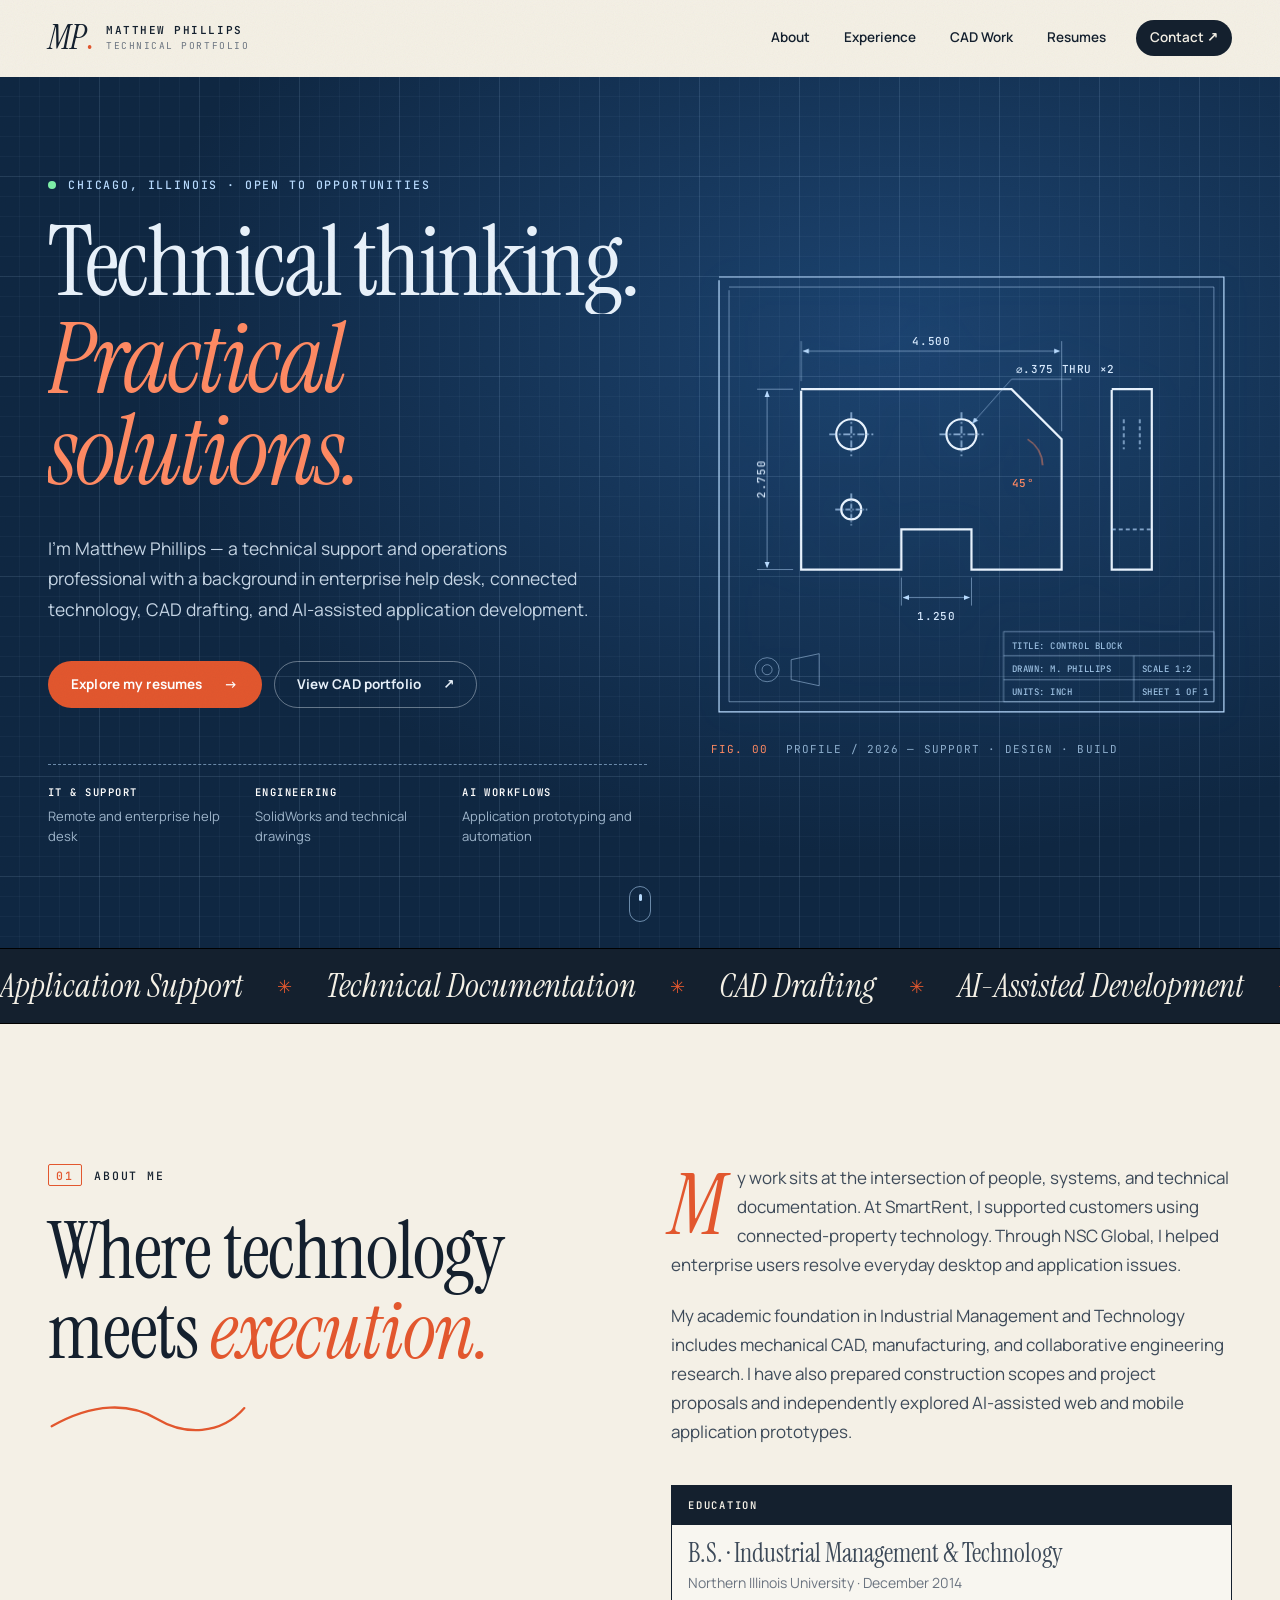
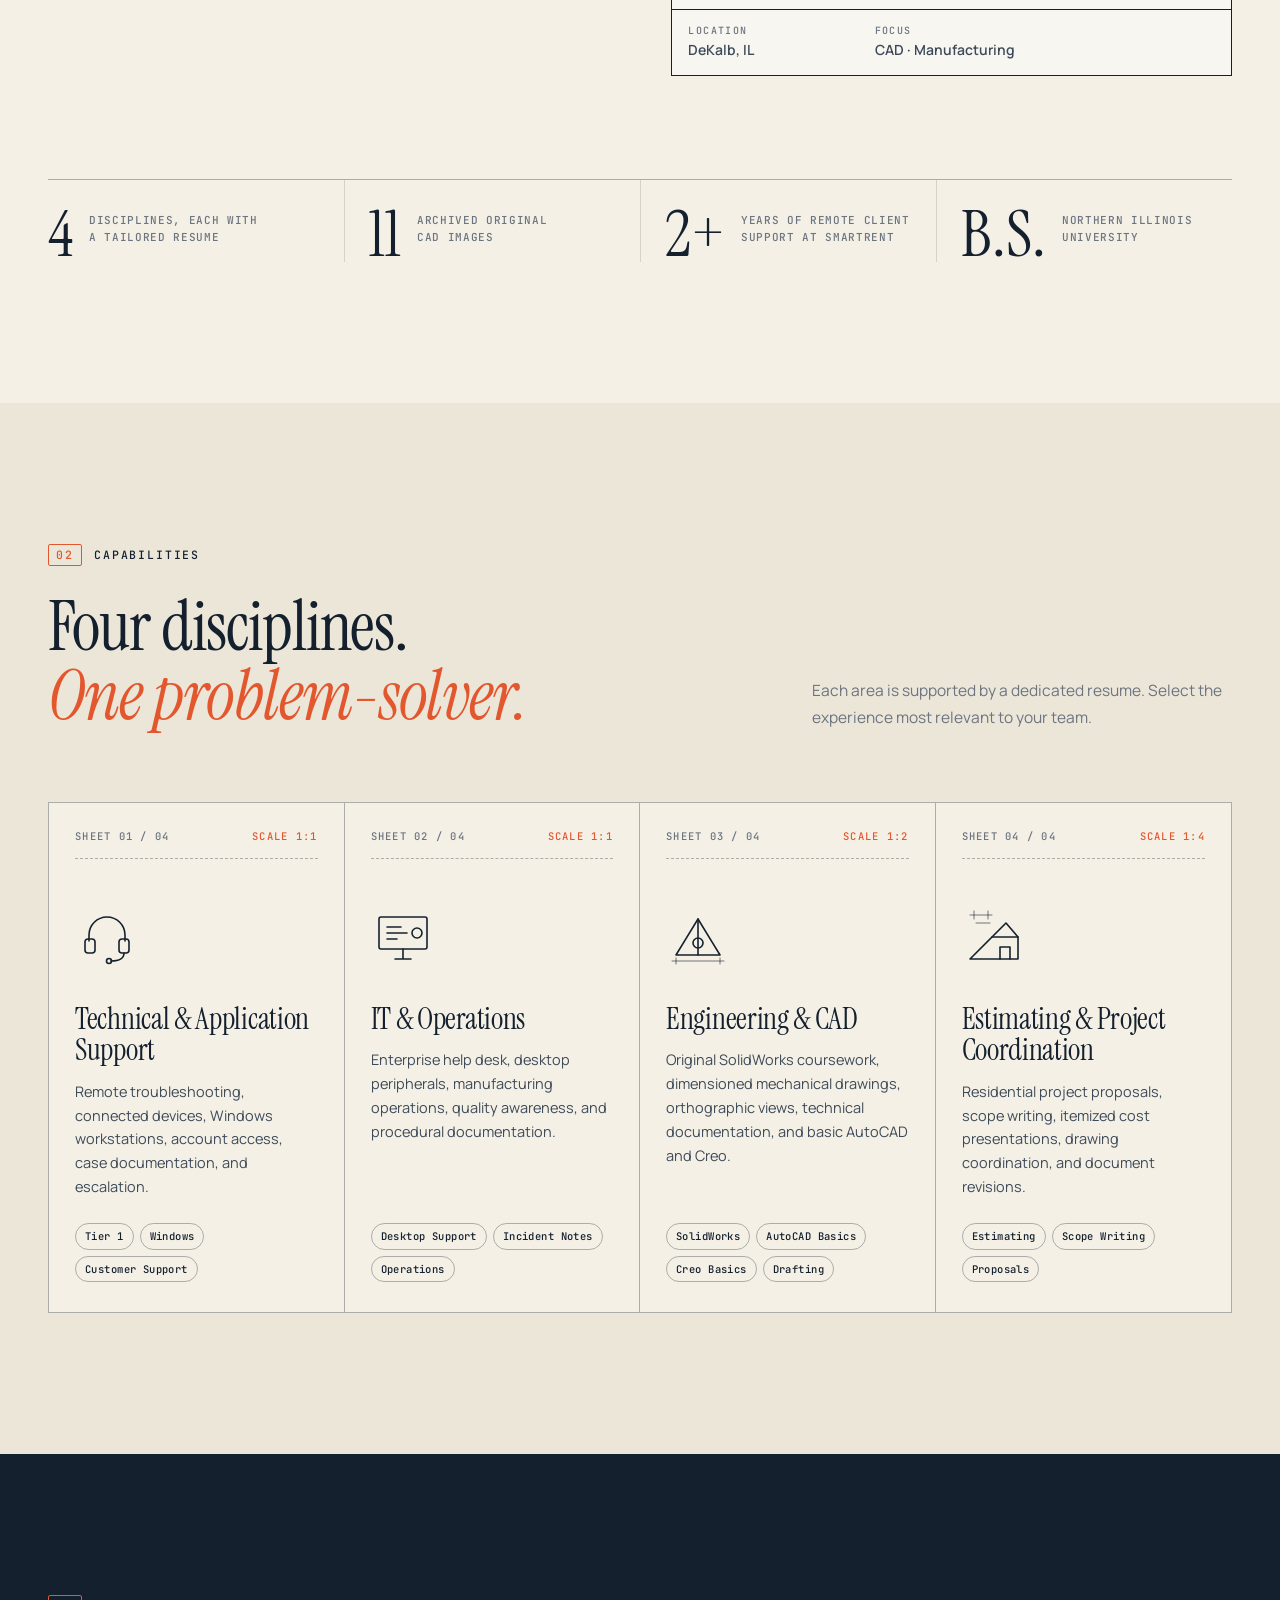
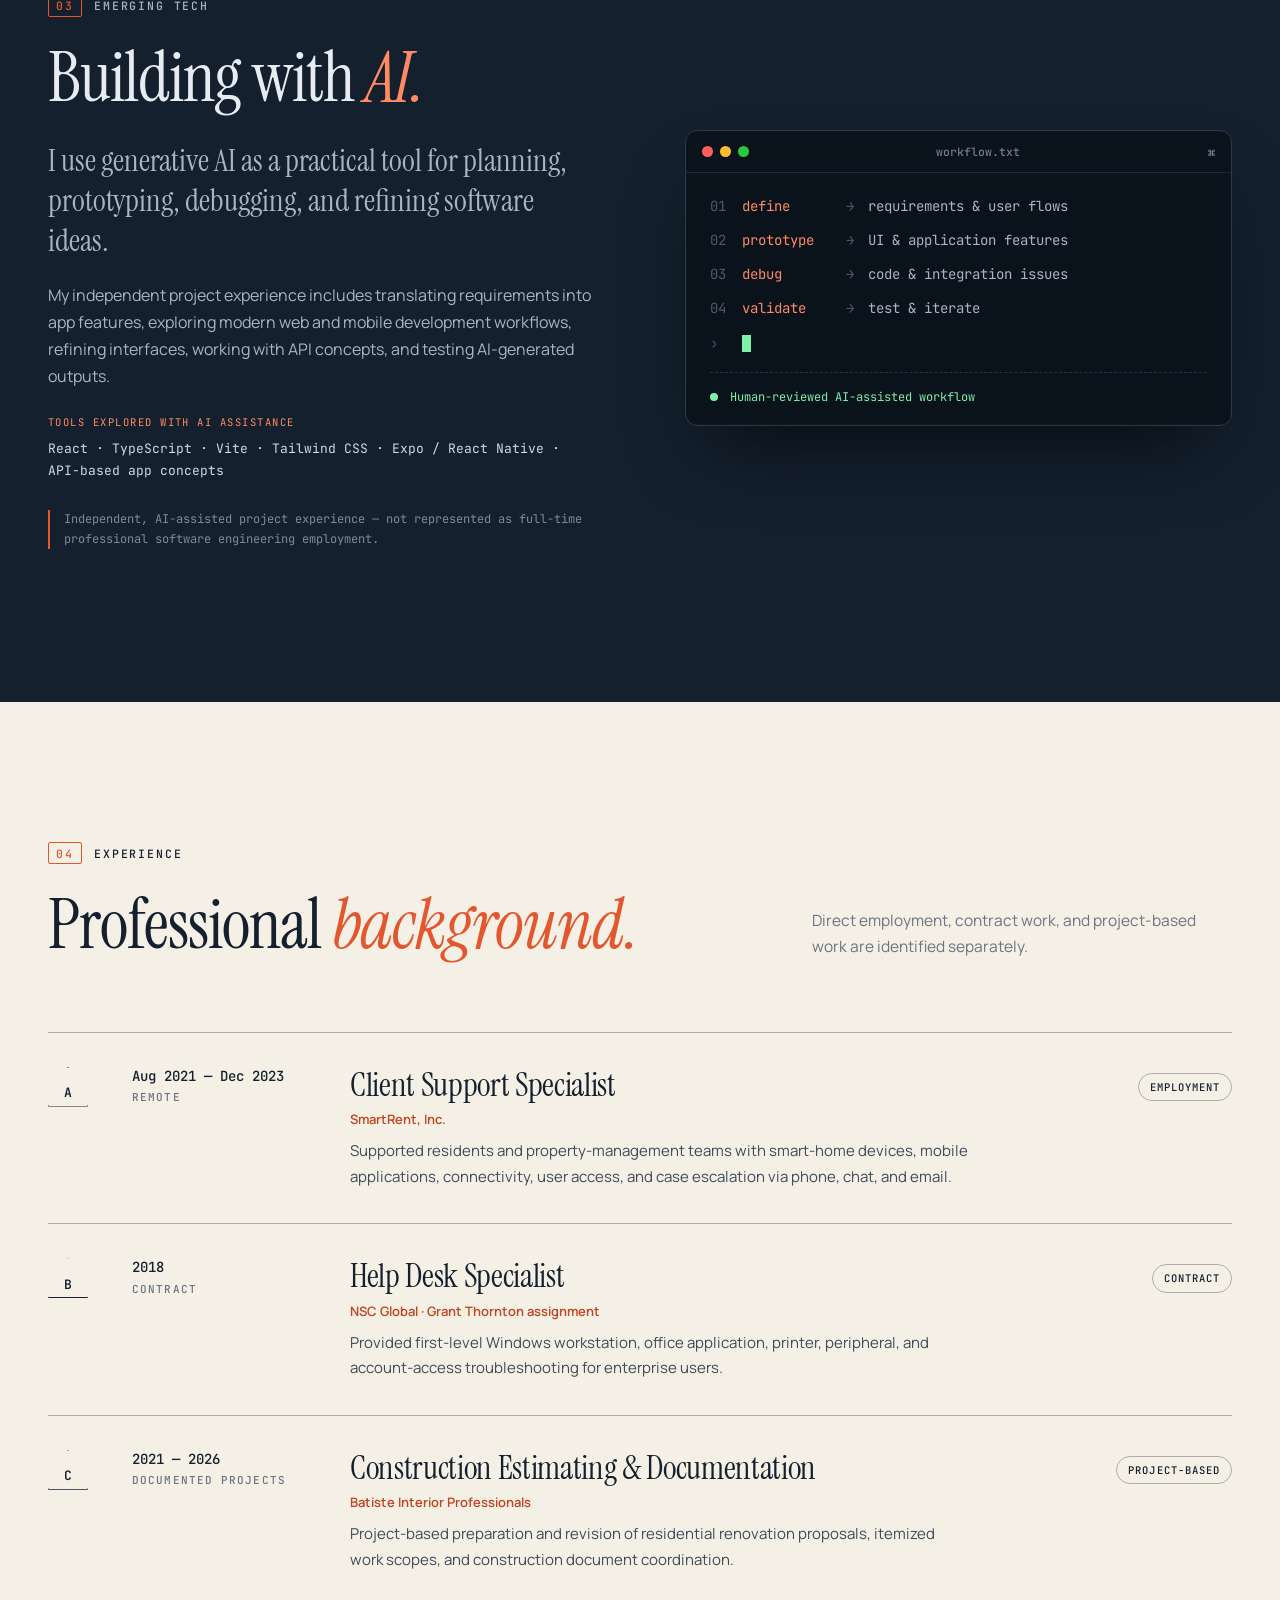
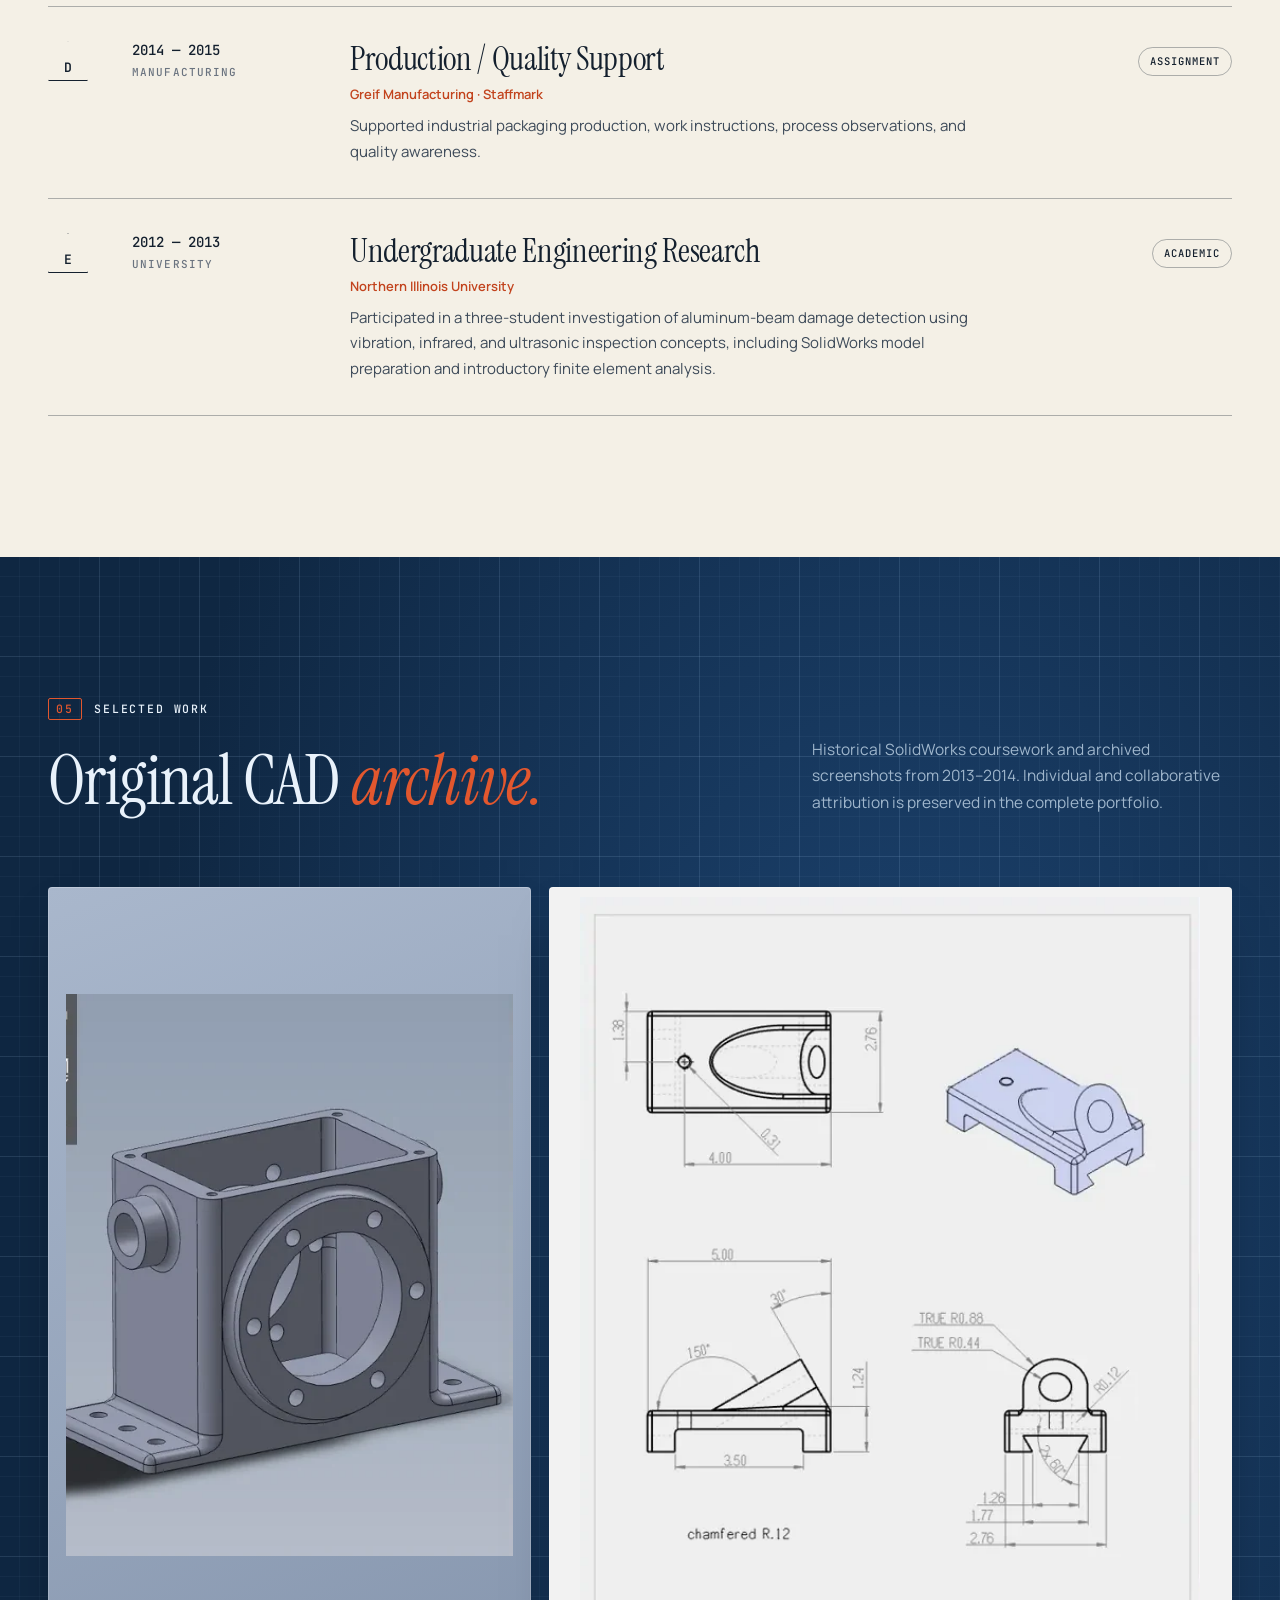
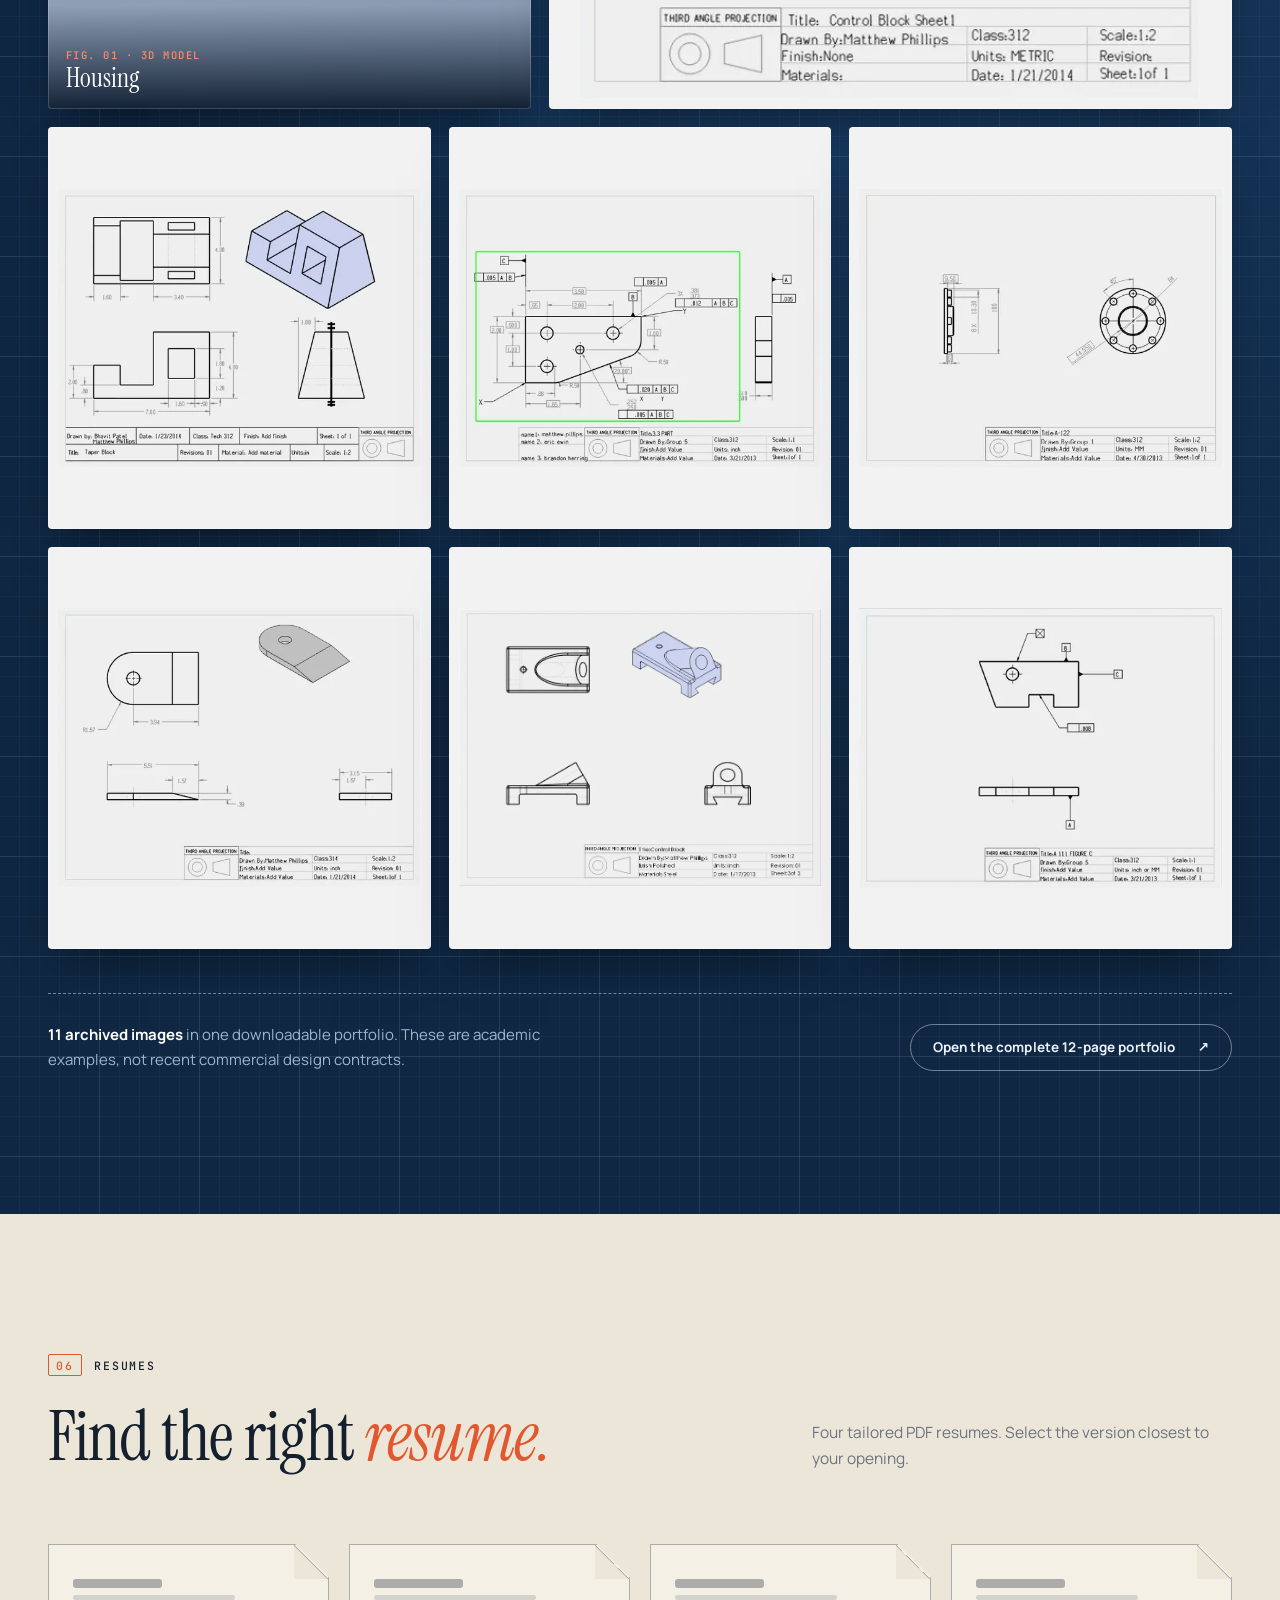
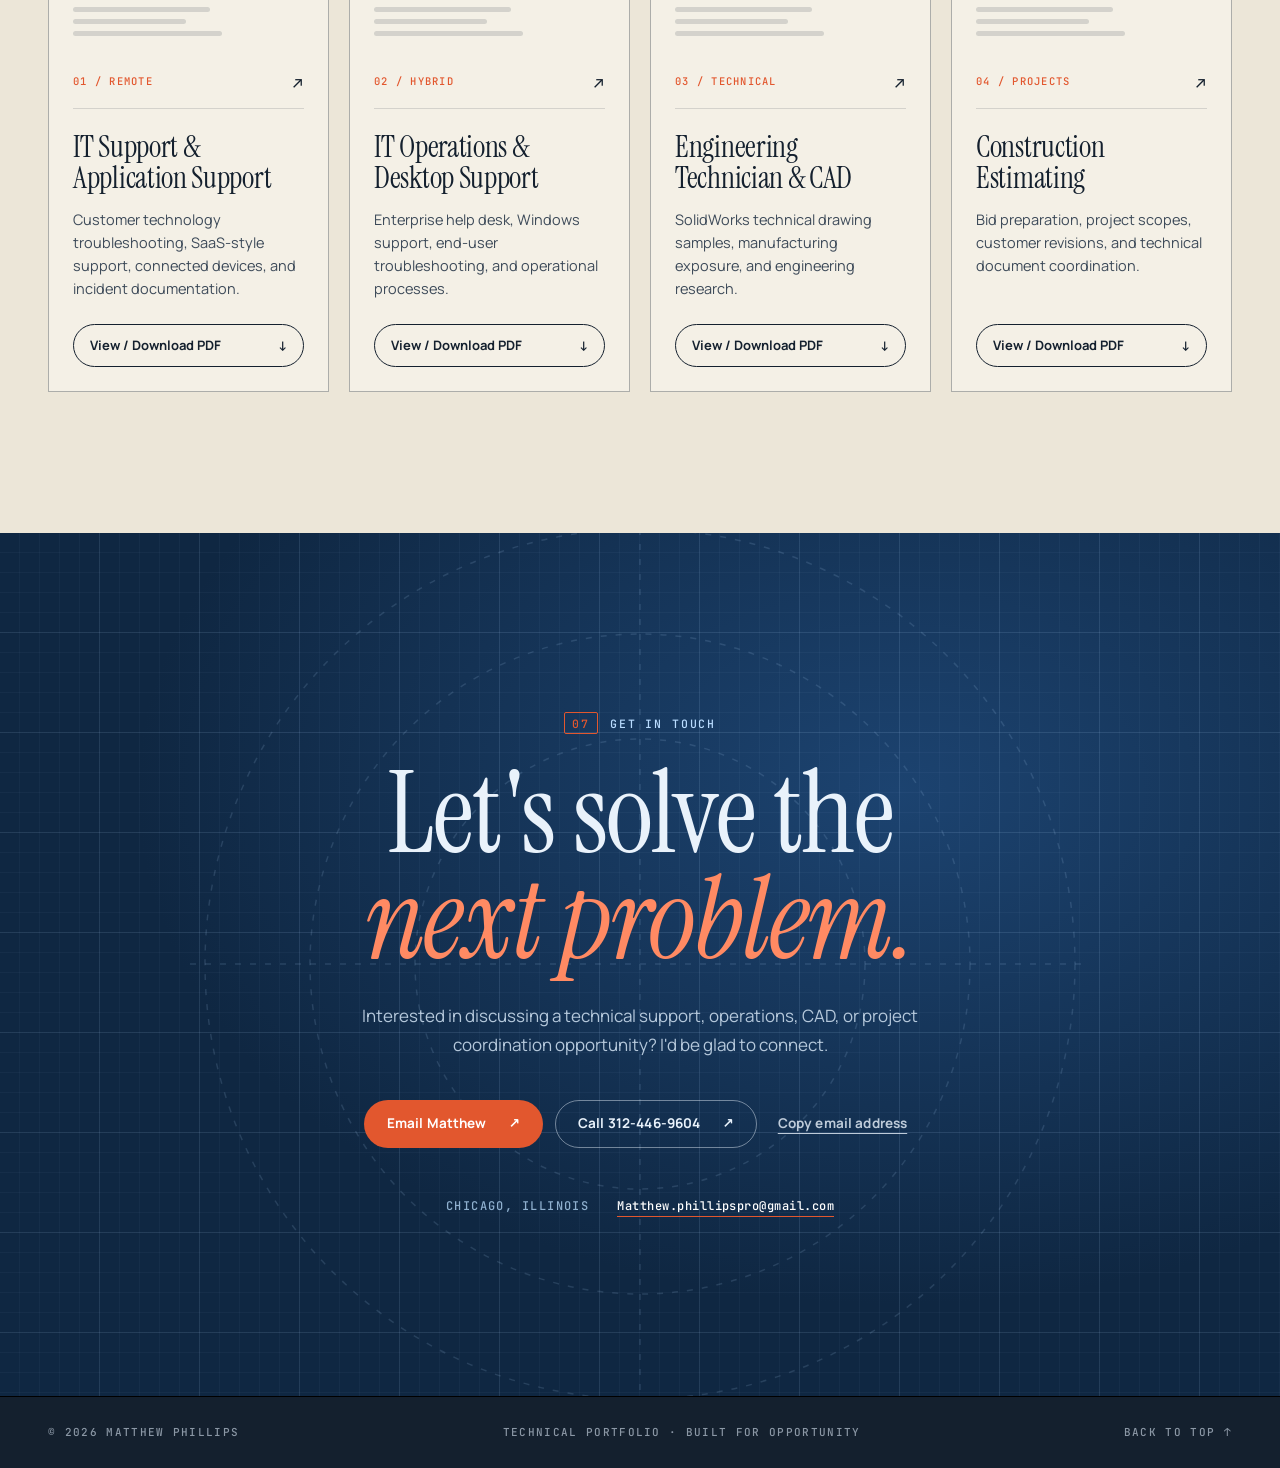
==== commit 92e6000c: "Align site content with October 2026 applicant profile Add graduation date, exact SmartRent dates, C" ====
--- a/index.html
+++ b/index.html
@@ -147,7 +147,7 @@
       <p>My academic foundation in Industrial Management and Technology includes mechanical CAD, manufacturing, and collaborative engineering research. I have also prepared construction scopes and project proposals and independently explored AI-assisted web and mobile application prototypes.</p>
       <div class="edu-block" aria-label="Education">
         <div class="edu-cell edu-label">Education</div>
-        <div class="edu-cell edu-main"><strong>B.S. · Industrial Management &amp; Technology</strong><span>Northern Illinois University</span></div>
+        <div class="edu-cell edu-main"><strong>B.S. · Industrial Management &amp; Technology</strong><span>Northern Illinois University · December 2014</span></div>
         <div class="edu-cell edu-meta"><span>Location</span>DeKalb, IL</div>
         <div class="edu-cell edu-meta"><span>Focus</span>CAD · Manufacturing</div>
       </div>
@@ -156,7 +156,7 @@
   <div class="wrap spec-strip reveal" aria-label="At a glance">
     <div><b>4</b><span>Disciplines, each with<br>a tailored resume</span></div>
     <div><b>11</b><span>Archived original<br>CAD images</span></div>
-    <div><b>2</b><span>Years of client<br>support at SmartRent</span></div>
+    <div><b>2+</b><span>Years of remote client<br>support at SmartRent</span></div>
     <div><b>B.S.</b><span>Northern Illinois<br>University</span></div>
   </div>
 </section>
@@ -187,8 +187,8 @@
         <div class="cap-top"><span>Sheet 03 / 04</span><span class="cap-scale">Scale 1:2</span></div>
         <svg class="cap-icon" viewBox="0 0 64 64" aria-hidden="true"><path d="M10 50 32 14l22 36Z"/><path d="M32 14v36"/><circle cx="32" cy="38" r="5"/><path d="M6 56h52M10 53v6M54 53v6" class="thin"/></svg>
         <h3>Engineering &amp; CAD</h3>
-        <p>Original SolidWorks coursework, dimensioned mechanical drawings, orthographic views, technical documentation, and introductory AutoCAD.</p>
-        <div class="chips"><span>SolidWorks</span><span>AutoCAD Basics</span><span>Drafting</span></div>
+        <p>Original SolidWorks coursework, dimensioned mechanical drawings, orthographic views, technical documentation, and basic AutoCAD and Creo.</p>
+        <div class="chips"><span>SolidWorks</span><span>AutoCAD Basics</span><span>Creo Basics</span><span>Drafting</span></div>
       </article>
       <article class="cap-card reveal">
         <div class="cap-top"><span>Sheet 04 / 04</span><span class="cap-scale">Scale 1:4</span></div>
@@ -209,6 +209,7 @@
       <h2>Building with <em>AI.</em></h2>
       <p class="ai-lede">I use generative AI as a practical tool for planning, prototyping, debugging, and refining software ideas.</p>
       <p>My independent project experience includes translating requirements into app features, exploring modern web and mobile development workflows, refining interfaces, working with API concepts, and testing AI-generated outputs.</p>
+      <p class="tools"><span>Tools explored with AI assistance</span>React · TypeScript · Vite · Tailwind CSS · Expo / React Native · API-based app concepts</p>
       <p class="fine-print">Independent, AI-assisted project experience — not represented as full-time professional software engineering employment.</p>
     </div>
     <div class="terminal reveal" aria-label="Illustrative AI-assisted development workflow">
@@ -235,7 +236,7 @@
     <ol class="timeline">
       <li class="t-item reveal">
         <div class="t-rev">A</div>
-        <div class="t-time">2021 — 2023<small>Remote</small></div>
+        <div class="t-time">Aug 2021 — Dec 2023<small>Remote</small></div>
         <div class="t-body"><h3>Client Support Specialist</h3><p class="company">SmartRent, Inc.</p><p>Supported residents and property-management teams with smart-home devices, mobile applications, connectivity, user access, and case escalation via phone, chat, and email.</p></div>
         <span class="type">Employment</span>
       </li>
@@ -260,7 +261,7 @@
       <li class="t-item reveal">
         <div class="t-rev">E</div>
         <div class="t-time">2012 — 2013<small>University</small></div>
-        <div class="t-body"><h3>Undergraduate Engineering Research</h3><p class="company">Northern Illinois University</p><p>Participated in a three-student investigation of aluminum-beam damage detection using vibration, infrared, and ultrasonic inspection concepts.</p></div>
+        <div class="t-body"><h3>Undergraduate Engineering Research</h3><p class="company">Northern Illinois University</p><p>Participated in a three-student investigation of aluminum-beam damage detection using vibration, infrared, and ultrasonic inspection concepts, including SolidWorks model preparation and introductory finite element analysis.</p></div>
         <span class="type">Academic</span>
       </li>
     </ol>
@@ -279,33 +280,33 @@
         <img src="assets/cad/IMG_0547.webp" alt="3D SolidWorks model of a machined housing with a bolt-circle bore and mounting feet" loading="lazy" width="525" height="660">
         <span class="g-cap"><span>FIG. 01 · 3D Model</span><strong>Housing</strong></span>
       </button>
-      <button class="g-item g-wide reveal" data-full="assets/cad/IMG_0562.webp" data-caption="Control Block — multiview drawing, 2014">
+      <button class="g-item g-wide reveal" data-full="assets/cad/IMG_0562.webp" data-caption="Control Block · TECH 312 — revised sheet, January 2014">
         <img src="assets/cad/IMG_0562.webp" alt="Control block drawing with front, top, side and isometric views and dimensions" loading="lazy" width="586" height="758">
-        <span class="g-cap"><span>FIG. 02 · Multiview</span><strong>Control Block</strong></span>
-      </button>
-      <button class="g-item reveal" data-full="assets/cad/IMG_0552.webp" data-caption="Taper Block — orthographic + isometric, 2014">
+        <span class="g-cap"><span>FIG. 02 · TECH 312 · 2014</span><strong>Control Block</strong></span>
+      </button>
+      <button class="g-item reveal" data-full="assets/cad/IMG_0552.webp" data-caption="Taper Block — collaborative sheet, 2014">
         <img src="assets/cad/IMG_0552.webp" alt="Taper block orthographic drawing with isometric view" loading="lazy" width="586" height="449">
-        <span class="g-cap"><span>FIG. 03 · Orthographic</span><strong>Taper Block</strong></span>
-      </button>
-      <button class="g-item reveal" data-full="assets/cad/IMG_0550.webp" data-caption="Part drawing with geometric tolerancing, 2013">
+        <span class="g-cap"><span>FIG. 03 · Collaborative</span><strong>Taper Block</strong></span>
+      </button>
+      <button class="g-item reveal" data-full="assets/cad/IMG_0550.webp" data-caption="GD&amp;T part drawing — collaborative team sheet, March 2013">
         <img src="assets/cad/IMG_0550.webp" alt="Dimensioned part drawing with geometric tolerancing feature control frames" loading="lazy" width="586" height="449">
-        <span class="g-cap"><span>FIG. 04 · GD&amp;T</span><strong>Toleranced Part</strong></span>
-      </button>
-      <button class="g-item reveal" data-full="assets/cad/IMG_0551.webp" data-caption="Flange — bolt circle and section, 2013">
+        <span class="g-cap"><span>FIG. 04 · Collaborative</span><strong>GD&amp;T Part</strong></span>
+      </button>
+      <button class="g-item reveal" data-full="assets/cad/IMG_0551.webp" data-caption="Flange — group coursework sheet, 2013">
         <img src="assets/cad/IMG_0551.webp" alt="Flange drawing showing a bolt-circle pattern and side profile" loading="lazy" width="584" height="452">
-        <span class="g-cap"><span>FIG. 05 · Detail</span><strong>Bolt-Circle Flange</strong></span>
-      </button>
-      <button class="g-item reveal" data-full="assets/cad/IMG_0561.webp" data-caption="Tab — drawing with isometric view, 2014">
+        <span class="g-cap"><span>FIG. 05 · Group coursework</span><strong>Bolt-Circle Flange</strong></span>
+      </button>
+      <button class="g-item reveal" data-full="assets/cad/IMG_0561.webp" data-caption="Machined Component · TECH 314 — January 21, 2014">
         <img src="assets/cad/IMG_0561.webp" alt="Rounded tab part drawing with isometric view" loading="lazy" width="586" height="451">
-        <span class="g-cap"><span>FIG. 06 · Sheet Part</span><strong>Rounded Tab</strong></span>
-      </button>
-      <button class="g-item reveal" data-full="assets/cad/IMG_0548.webp" data-caption="Control Block — landscape layout, 2013">
+        <span class="g-cap"><span>FIG. 06 · TECH 314 · 2014</span><strong>Machined Component</strong></span>
+      </button>
+      <button class="g-item reveal" data-full="assets/cad/IMG_0548.webp" data-caption="Control Block · TECH 312 — original sheet, 2013">
         <img src="assets/cad/IMG_0548.webp" alt="Landscape drawing sheet with four views of a control block" loading="lazy" width="835" height="638">
-        <span class="g-cap"><span>FIG. 07 · Layout</span><strong>Landscape Sheet</strong></span>
-      </button>
-      <button class="g-item reveal" data-full="assets/cad/IMG_0549.webp" data-caption="Datum reference figure, 2013">
+        <span class="g-cap"><span>FIG. 07 · TECH 312 · 2013</span><strong>Control Block, Original</strong></span>
+      </button>
+      <button class="g-item reveal" data-full="assets/cad/IMG_0549.webp" data-caption="Datum study — group coursework sheet, 2013">
         <img src="assets/cad/IMG_0549.webp" alt="Drawing of a notched profile with datum references" loading="lazy" width="527" height="406">
-        <span class="g-cap"><span>FIG. 08 · Datums</span><strong>Datum Study</strong></span>
+        <span class="g-cap"><span>FIG. 08 · Group coursework</span><strong>Datum Study</strong></span>
       </button>
     </div>
     <div class="work-footer reveal">
--- a/styles.css
+++ b/styles.css
@@ -407,3 +407,5 @@
   .hero-drawing .draw{stroke-dashoffset:0}
   .ticker-track{animation:none}
 }
+.tools{font:400 13px/1.7 var(--mono);color:#cfd9e3!important;margin-top:24px}
+.tools span{display:block;font-size:10.5px;letter-spacing:.14em;text-transform:uppercase;color:#ff8a63;margin-bottom:6px}
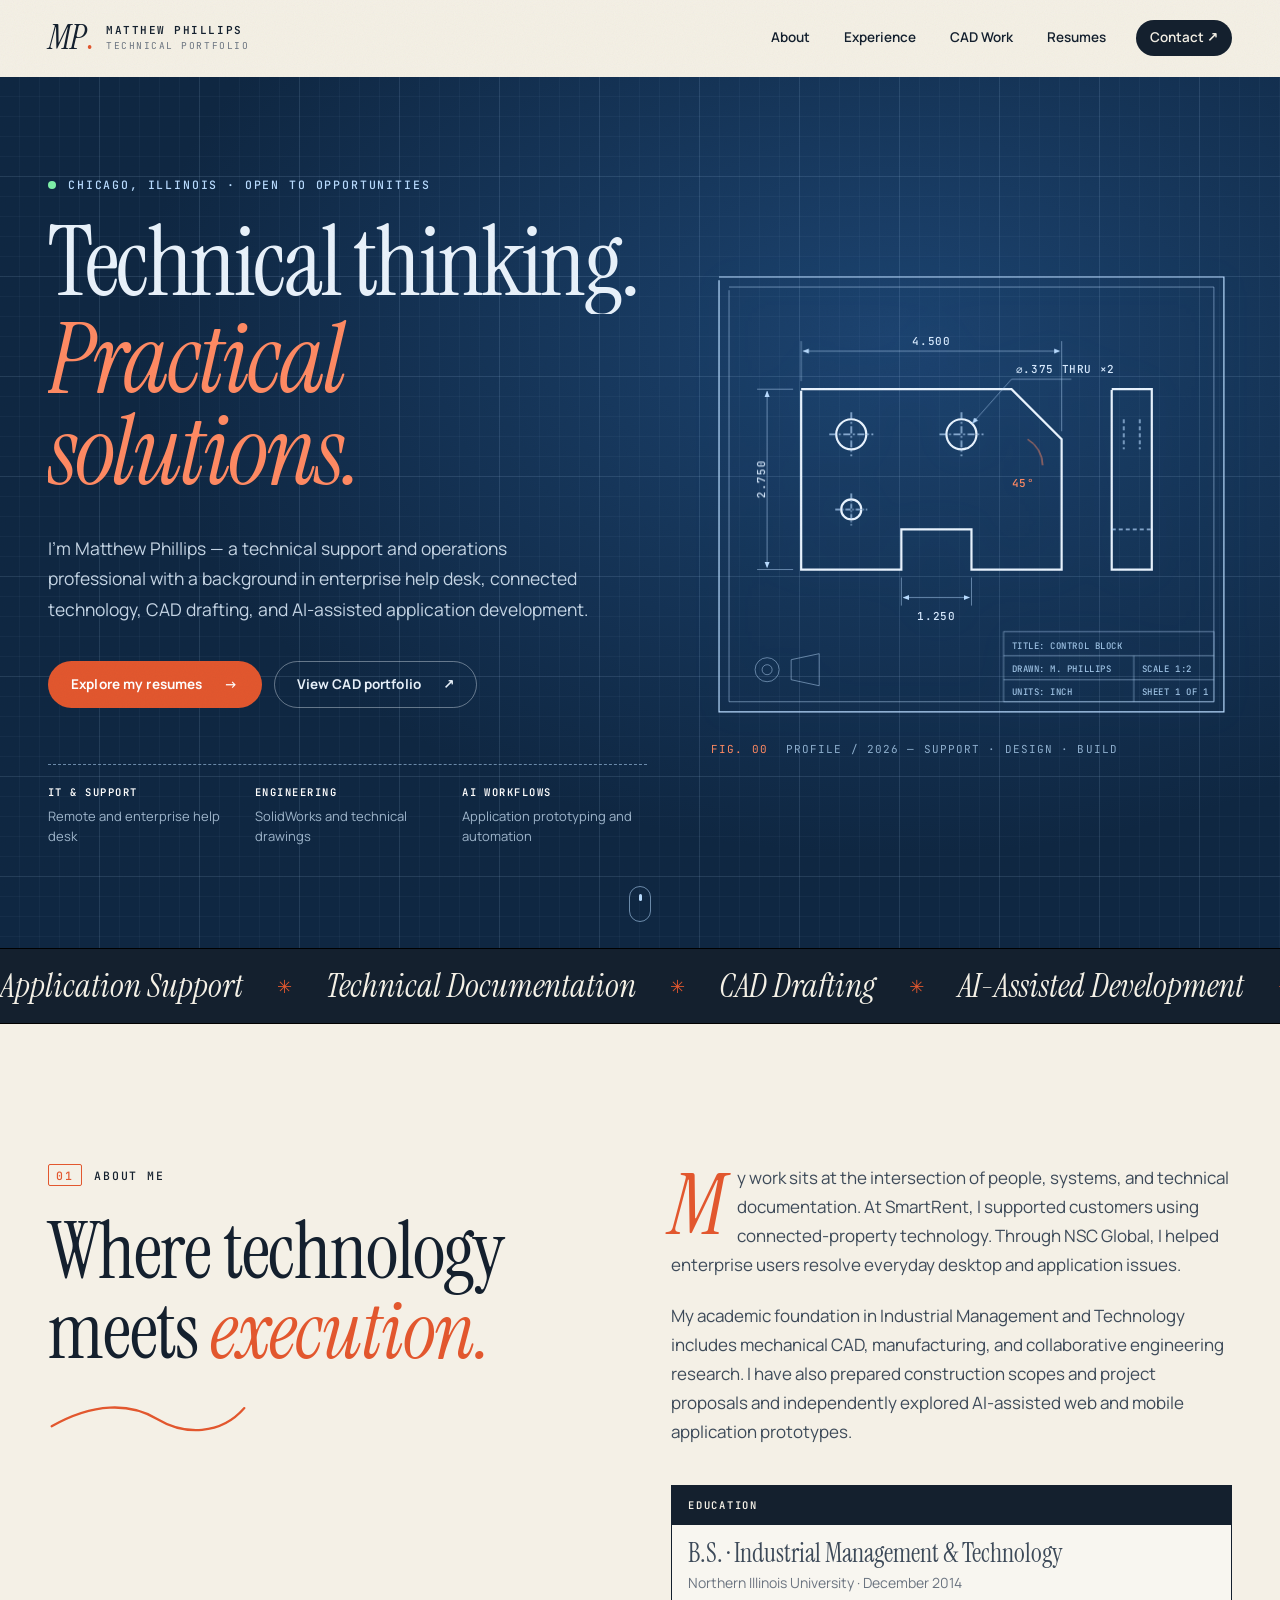
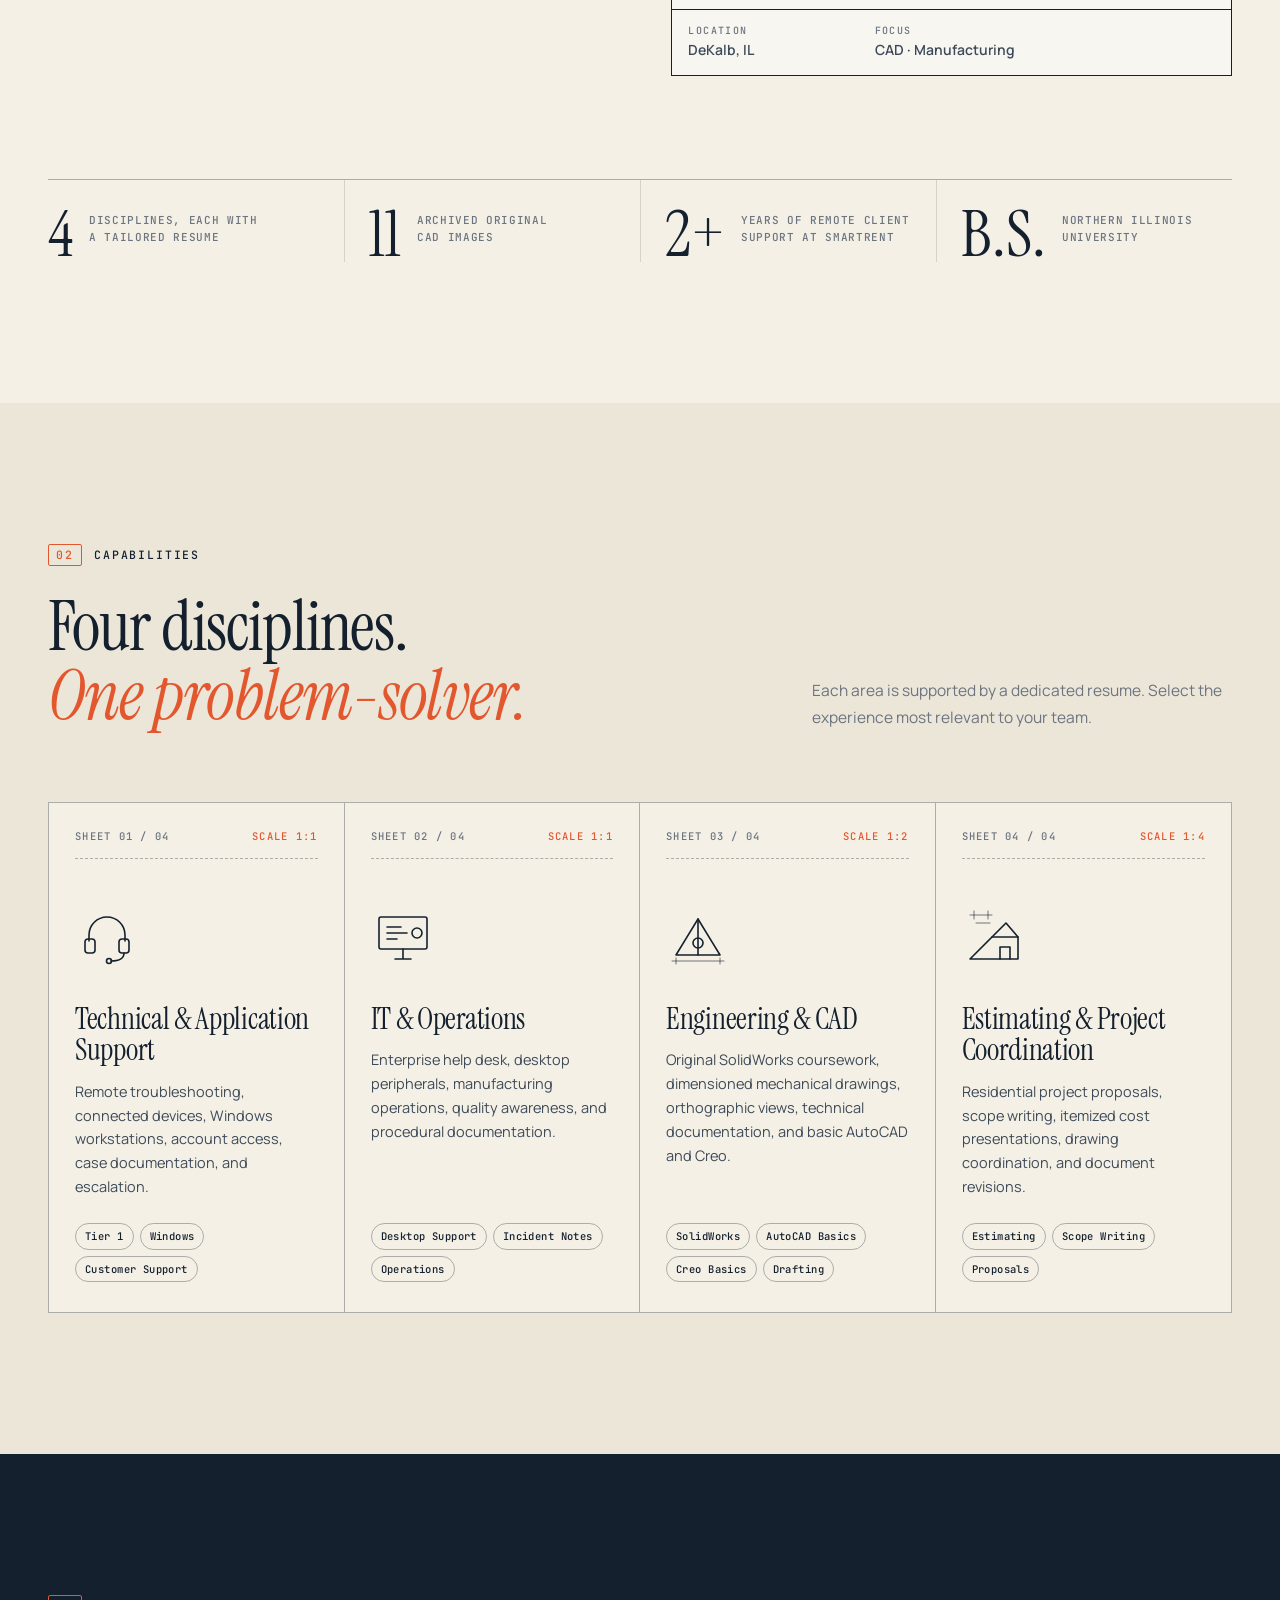
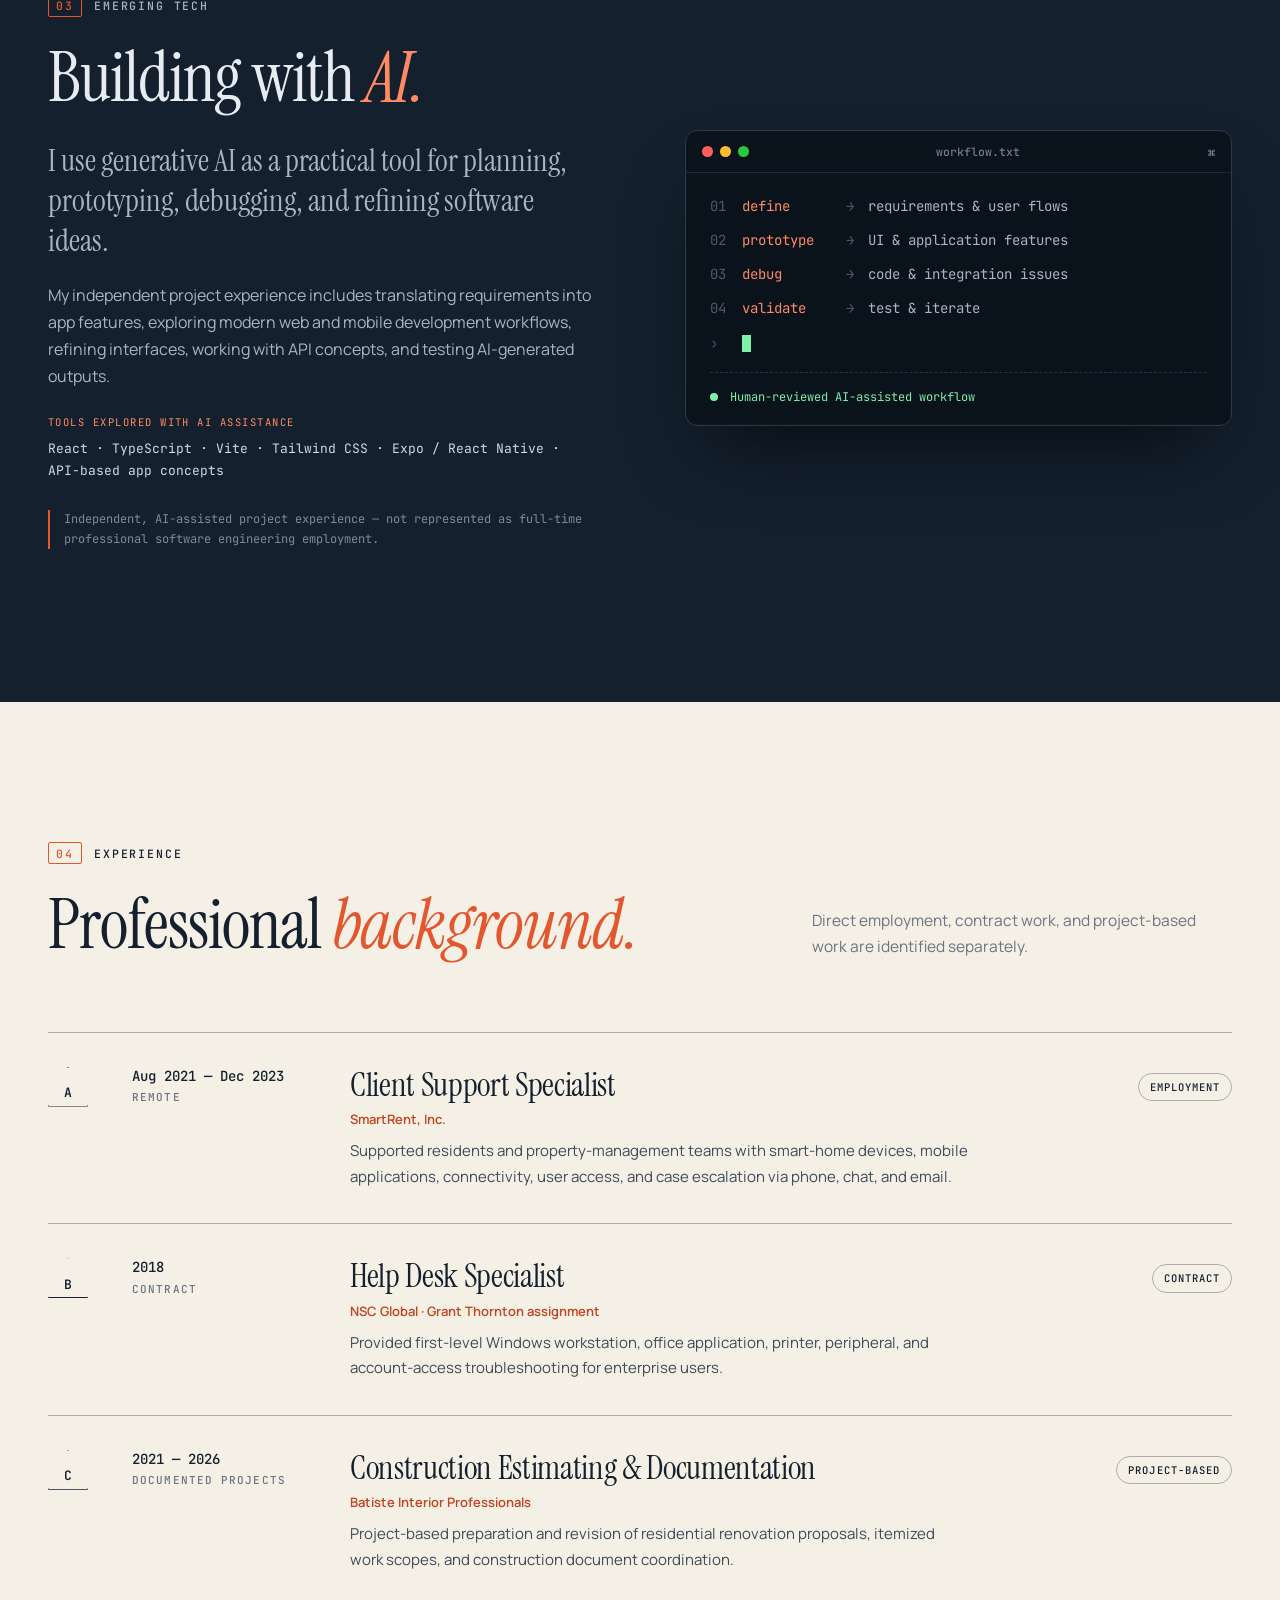
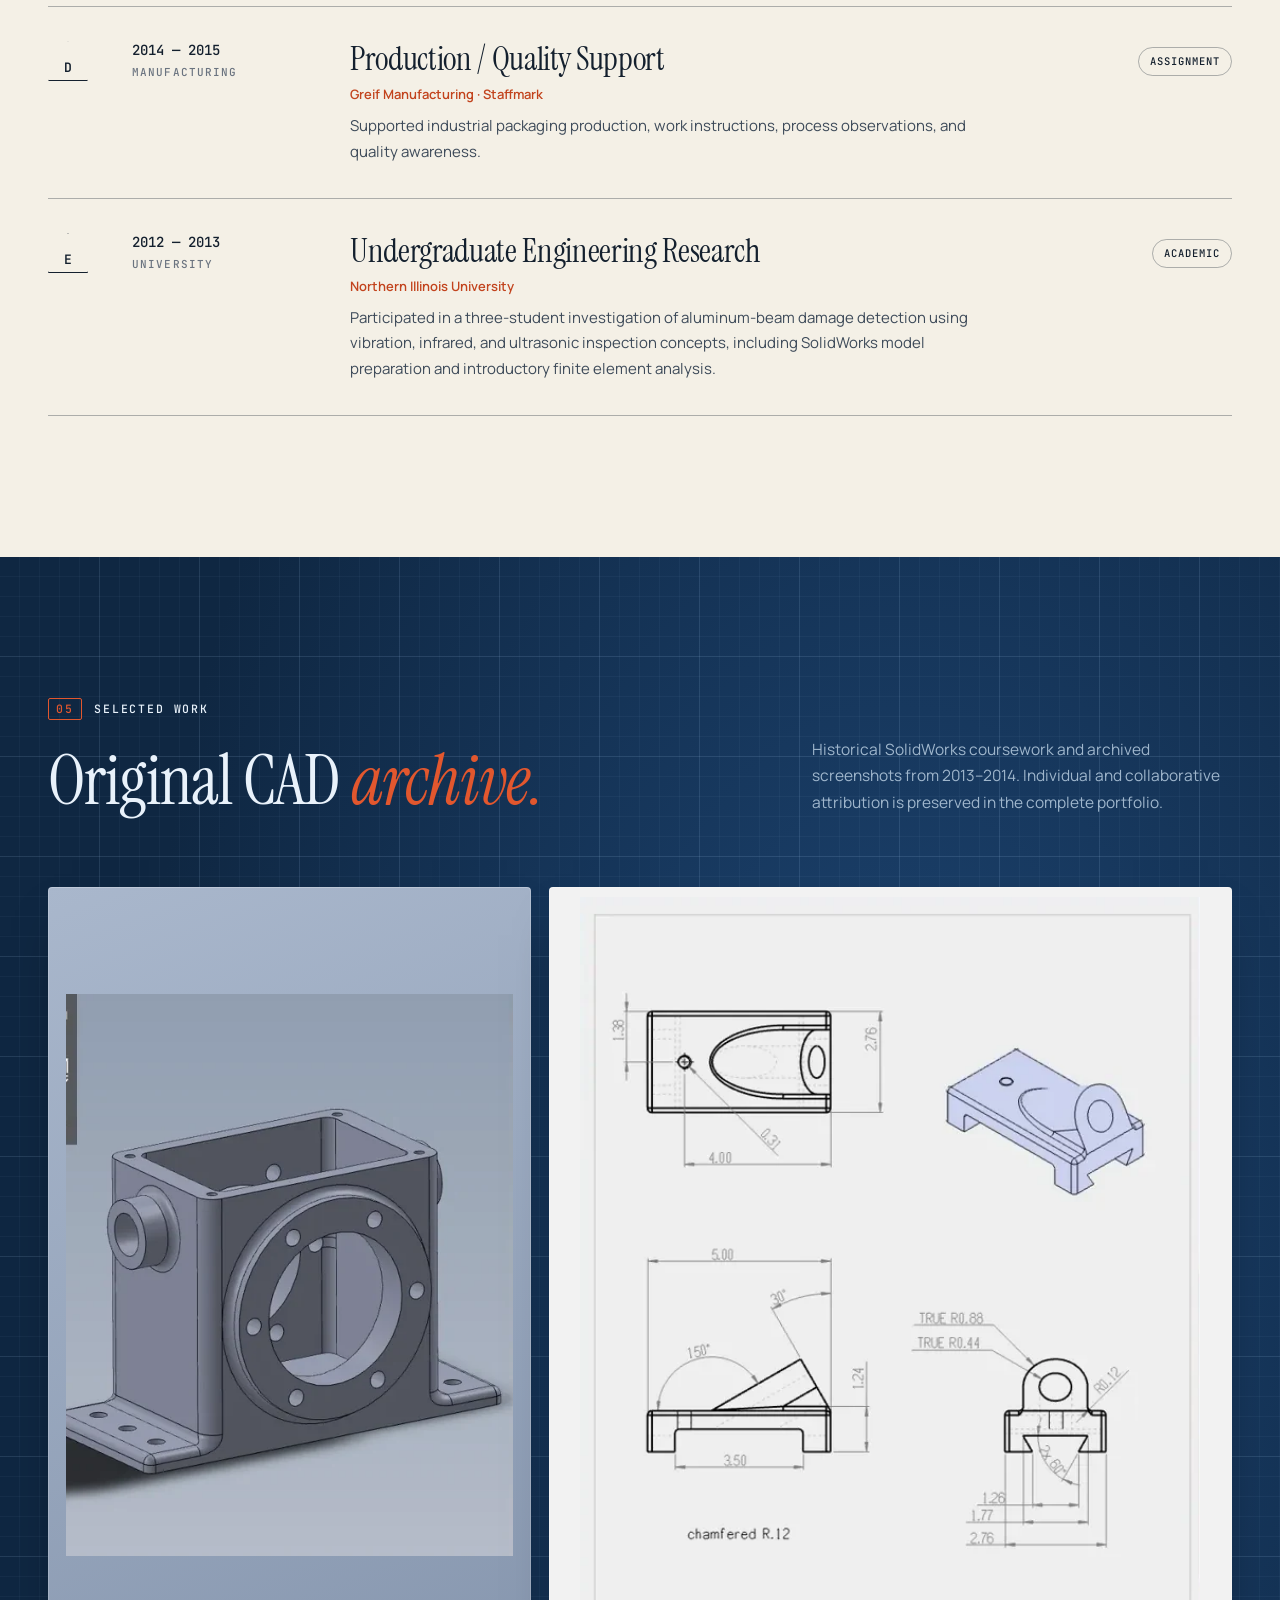
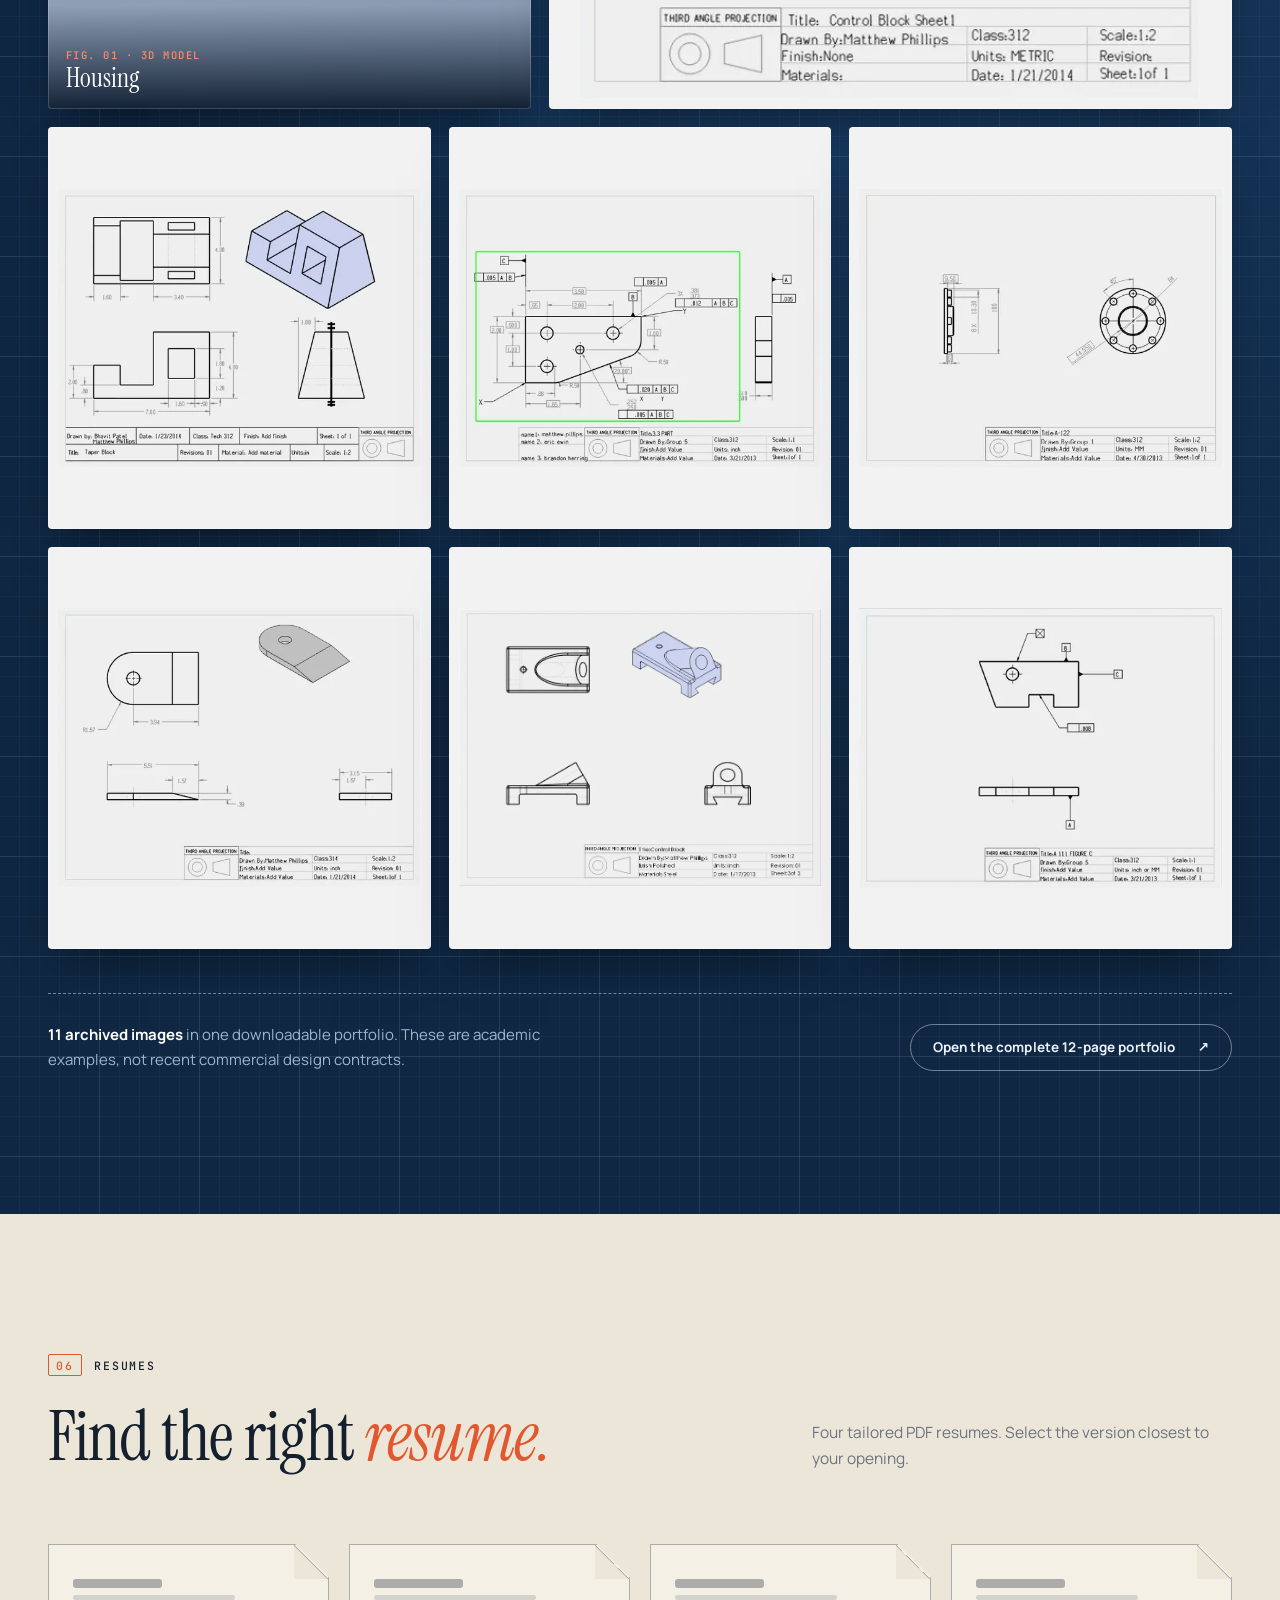
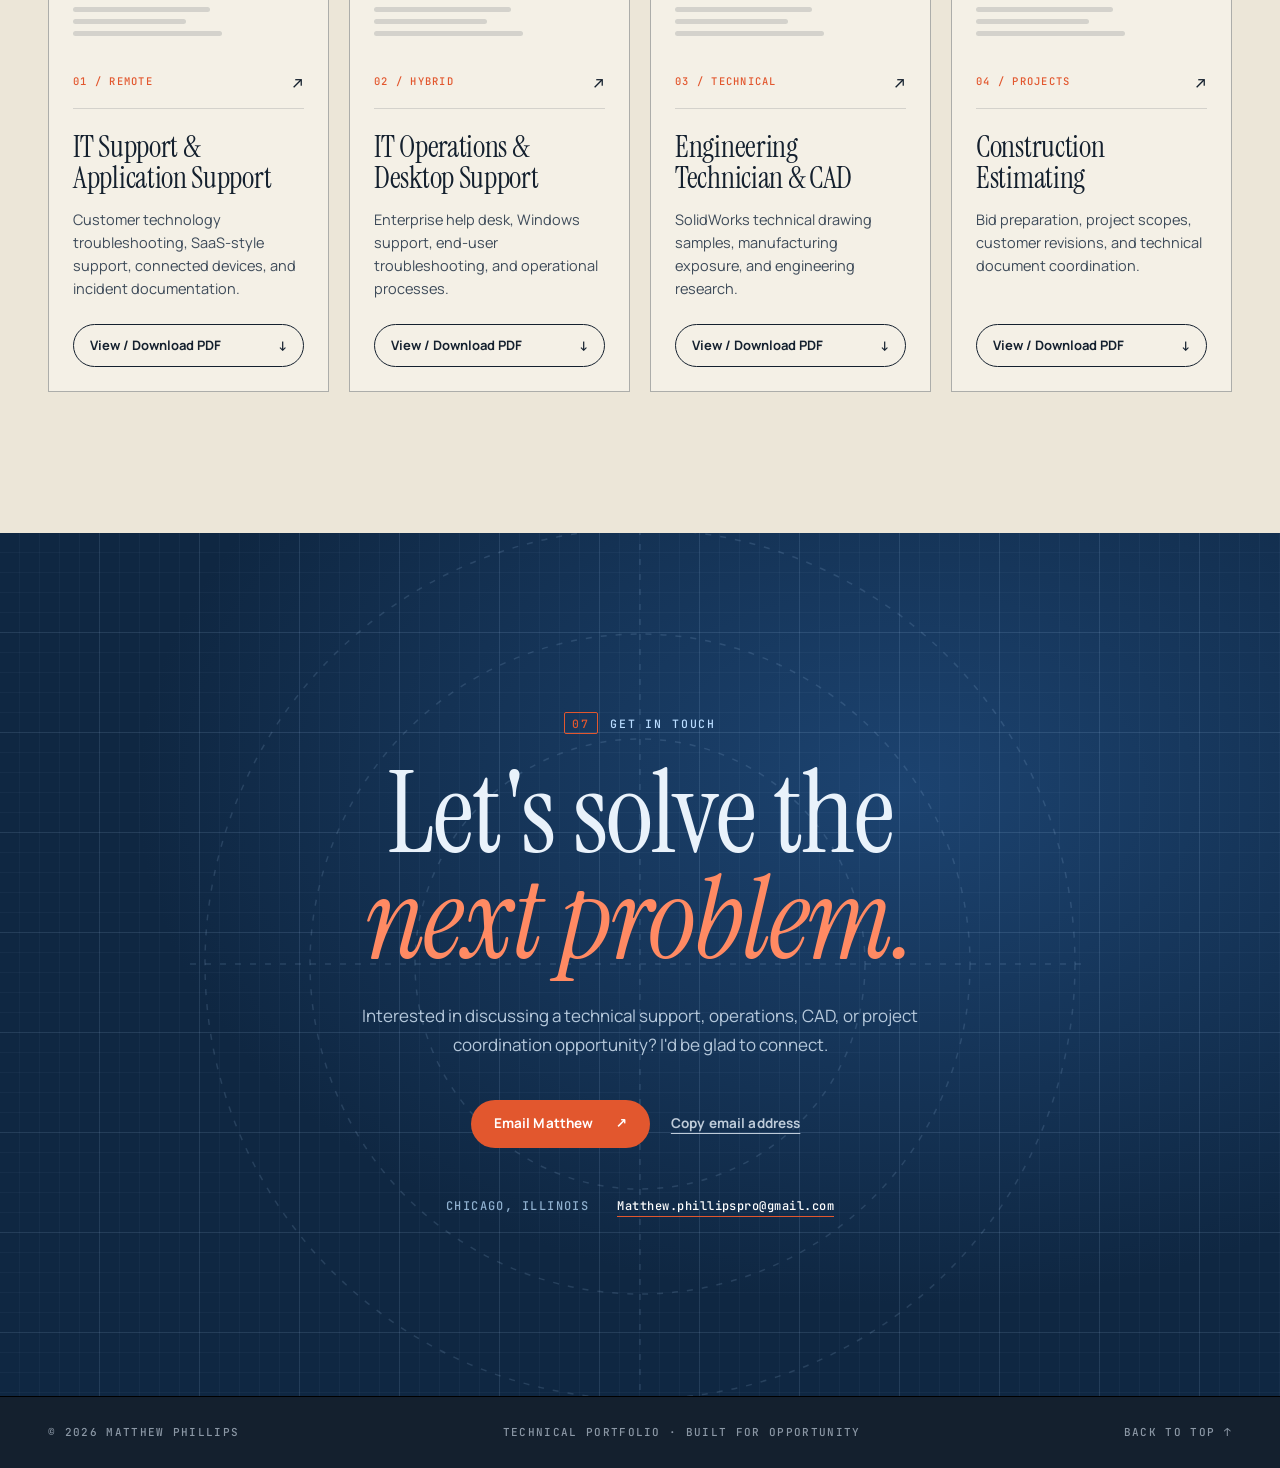
==== commit ab4b372d: "Use email-only contact; remove phone number from site Co-Authored-By: Claude Sonnet 5.5 <noreply@ant" ====
--- a/index.html
+++ b/index.html
@@ -365,7 +365,6 @@
     <p class="contact-lede">Interested in discussing a technical support, operations, CAD, or project coordination opportunity? I'd be glad to connect.</p>
     <div class="contact-actions">
       <a class="btn primary" href="mailto:Matthew.phillipspro@gmail.com?subject=Employment%20Opportunity%20for%20Matthew%20Phillips">Email Matthew <span aria-hidden="true">↗</span></a>
-      <a class="btn outline" href="tel:+13124469604">Call 312-446-9604 <span aria-hidden="true">↗</span></a>
       <button class="btn ghost copy-email" type="button" data-email="Matthew.phillipspro@gmail.com">Copy email address</button>
     </div>
     <div class="contact-meta"><span>Chicago, Illinois</span><a href="mailto:Matthew.phillipspro@gmail.com">Matthew.phillipspro@gmail.com</a></div>
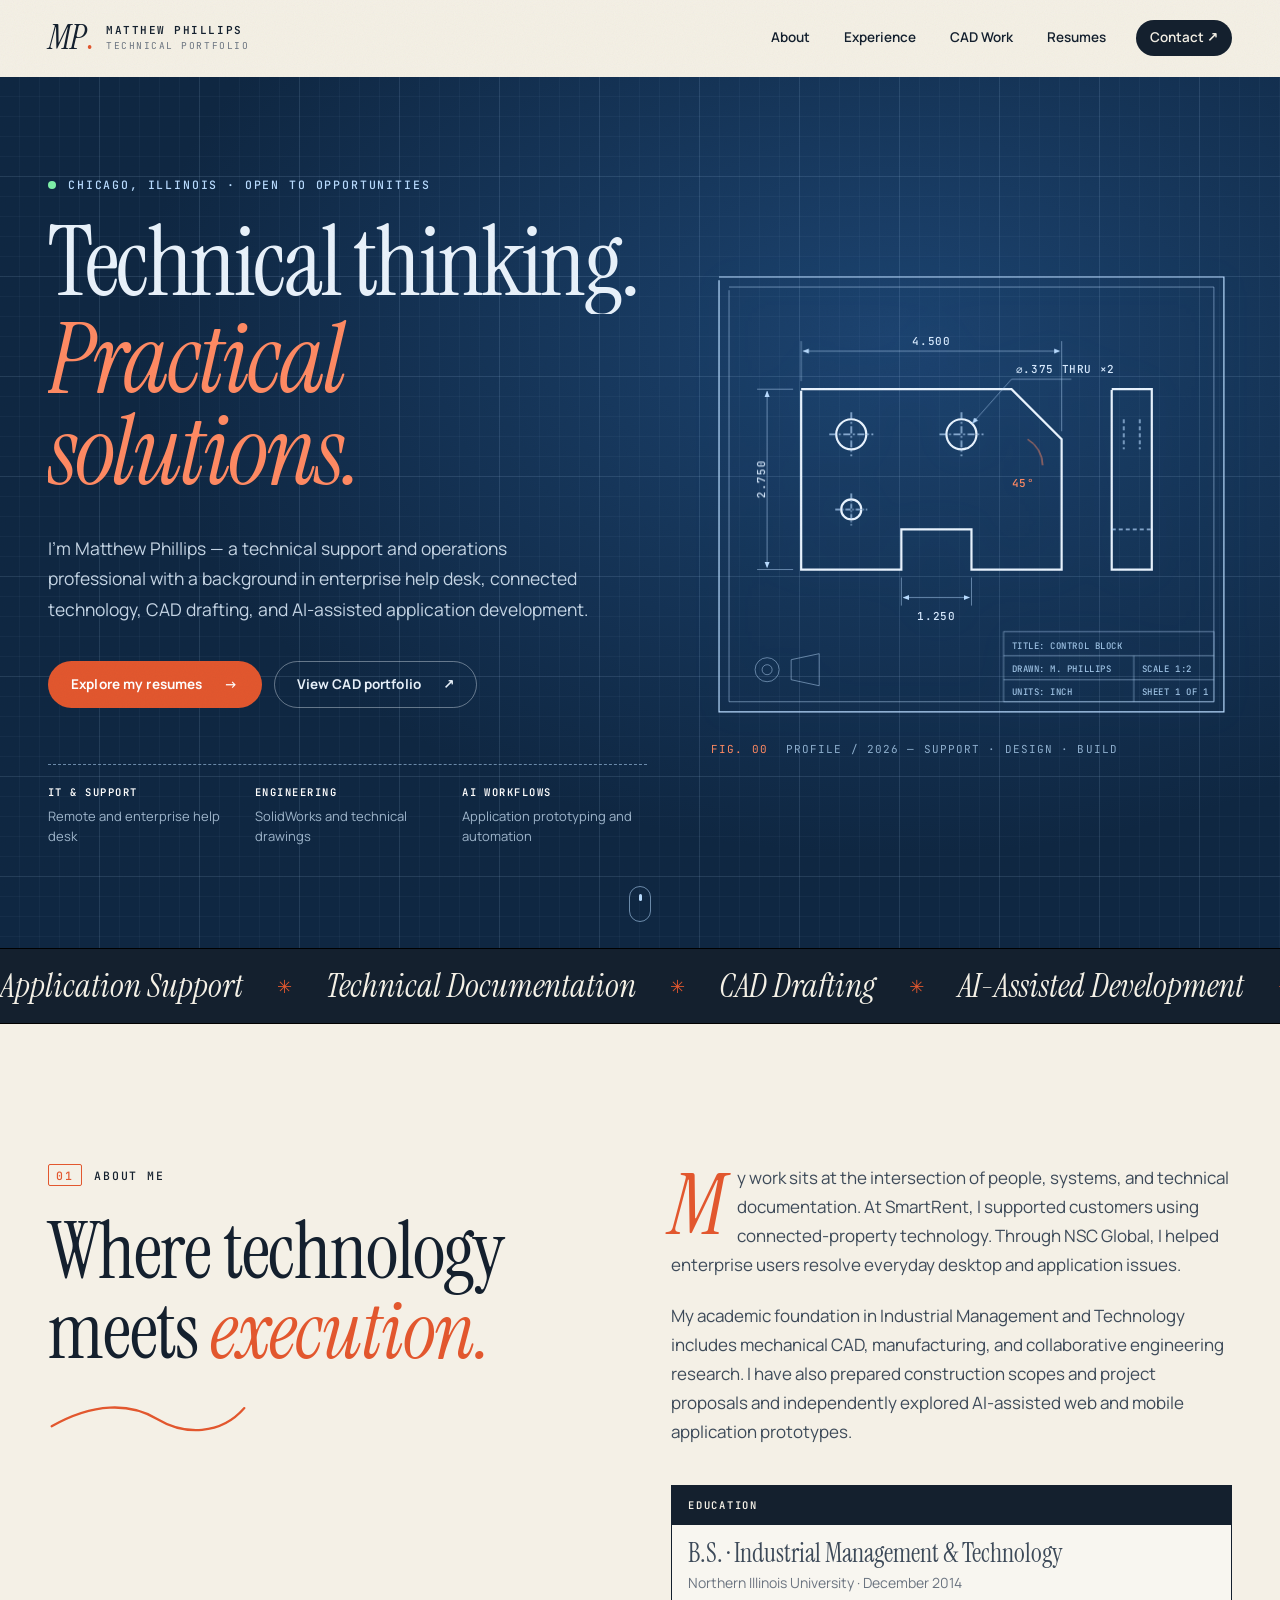
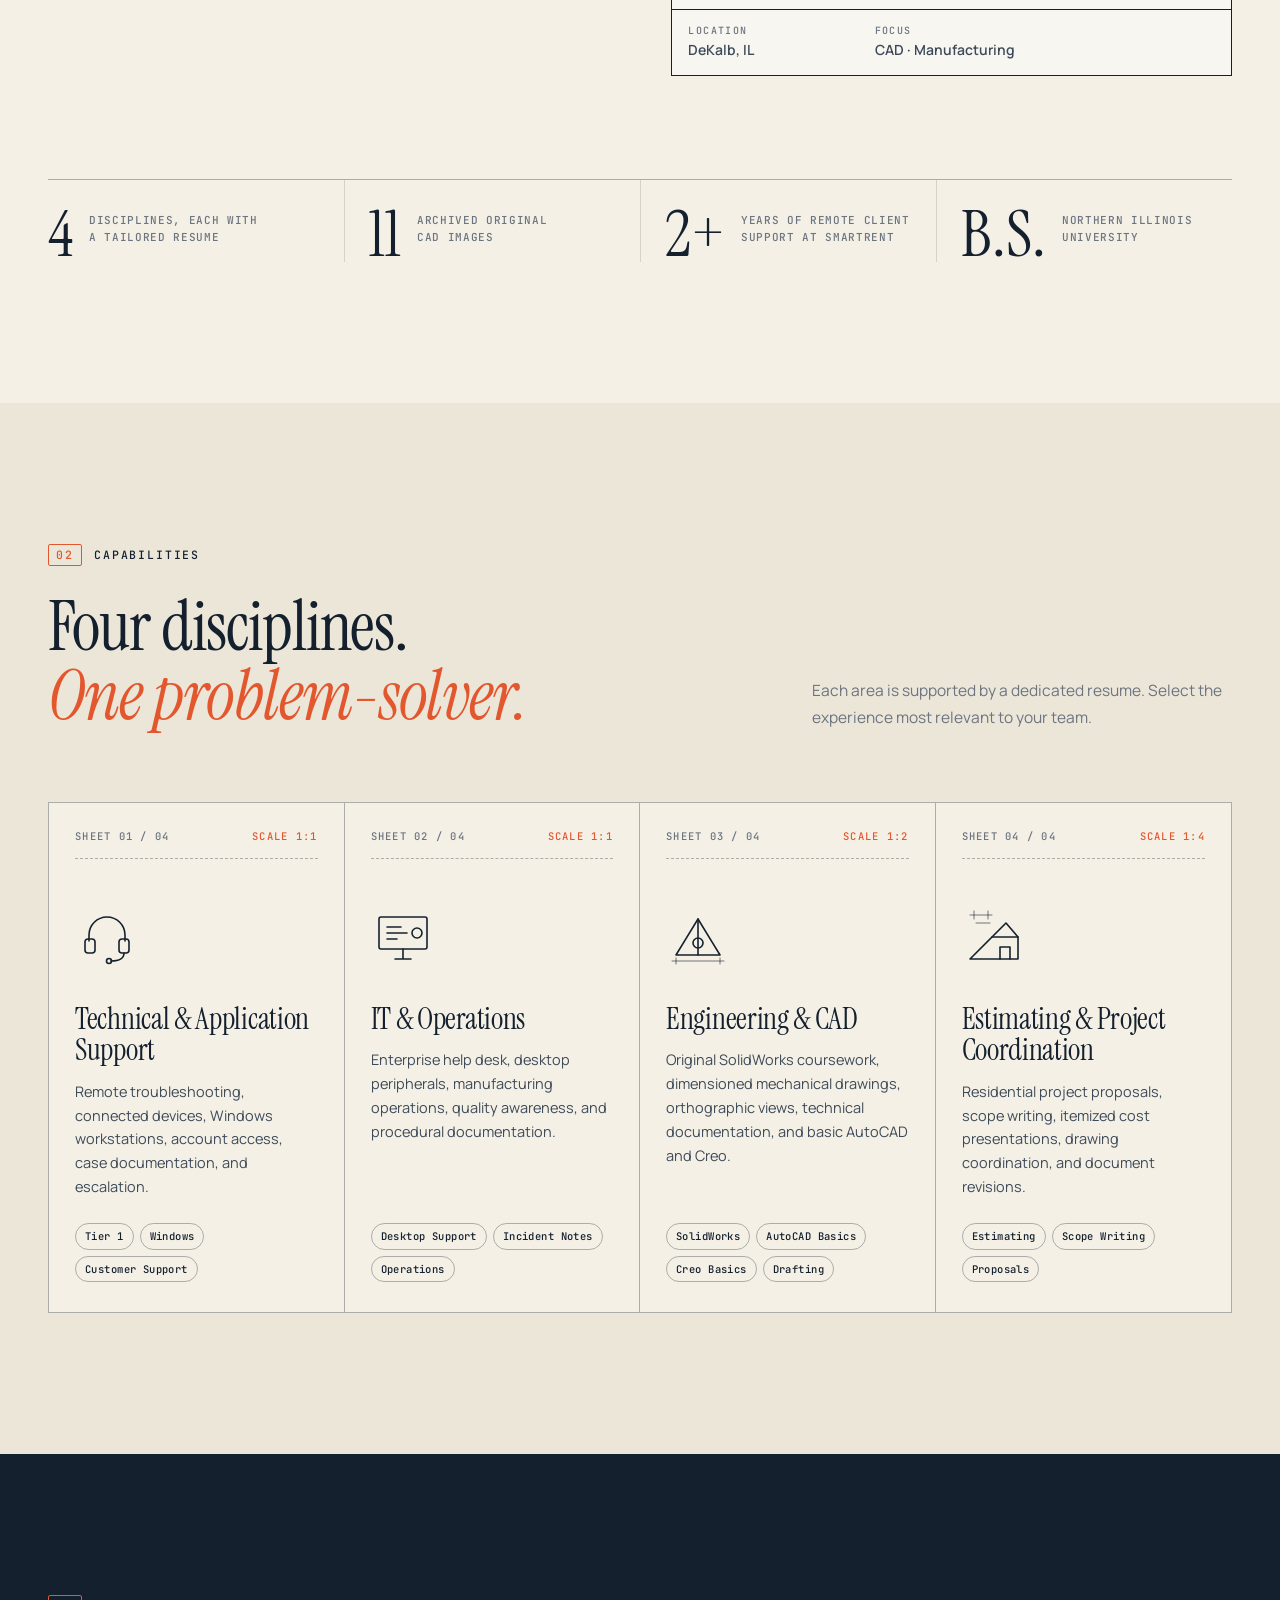
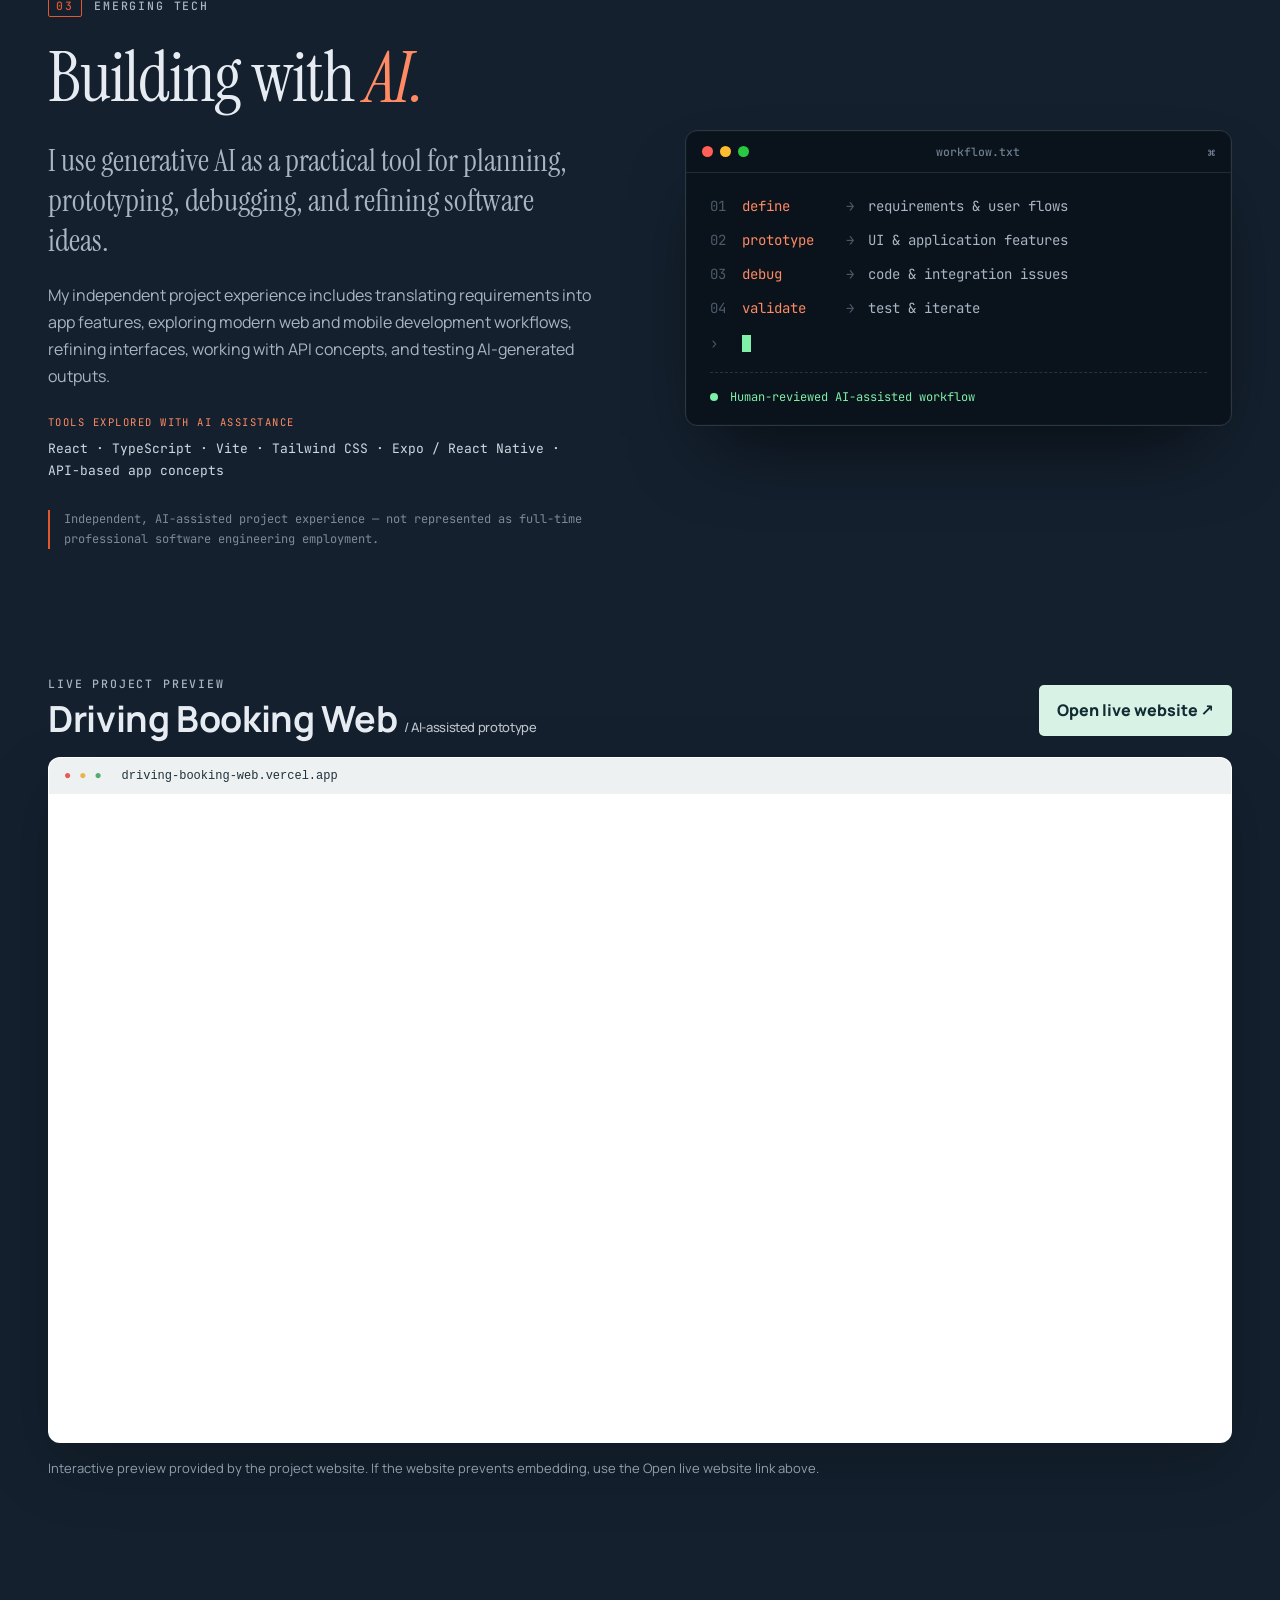
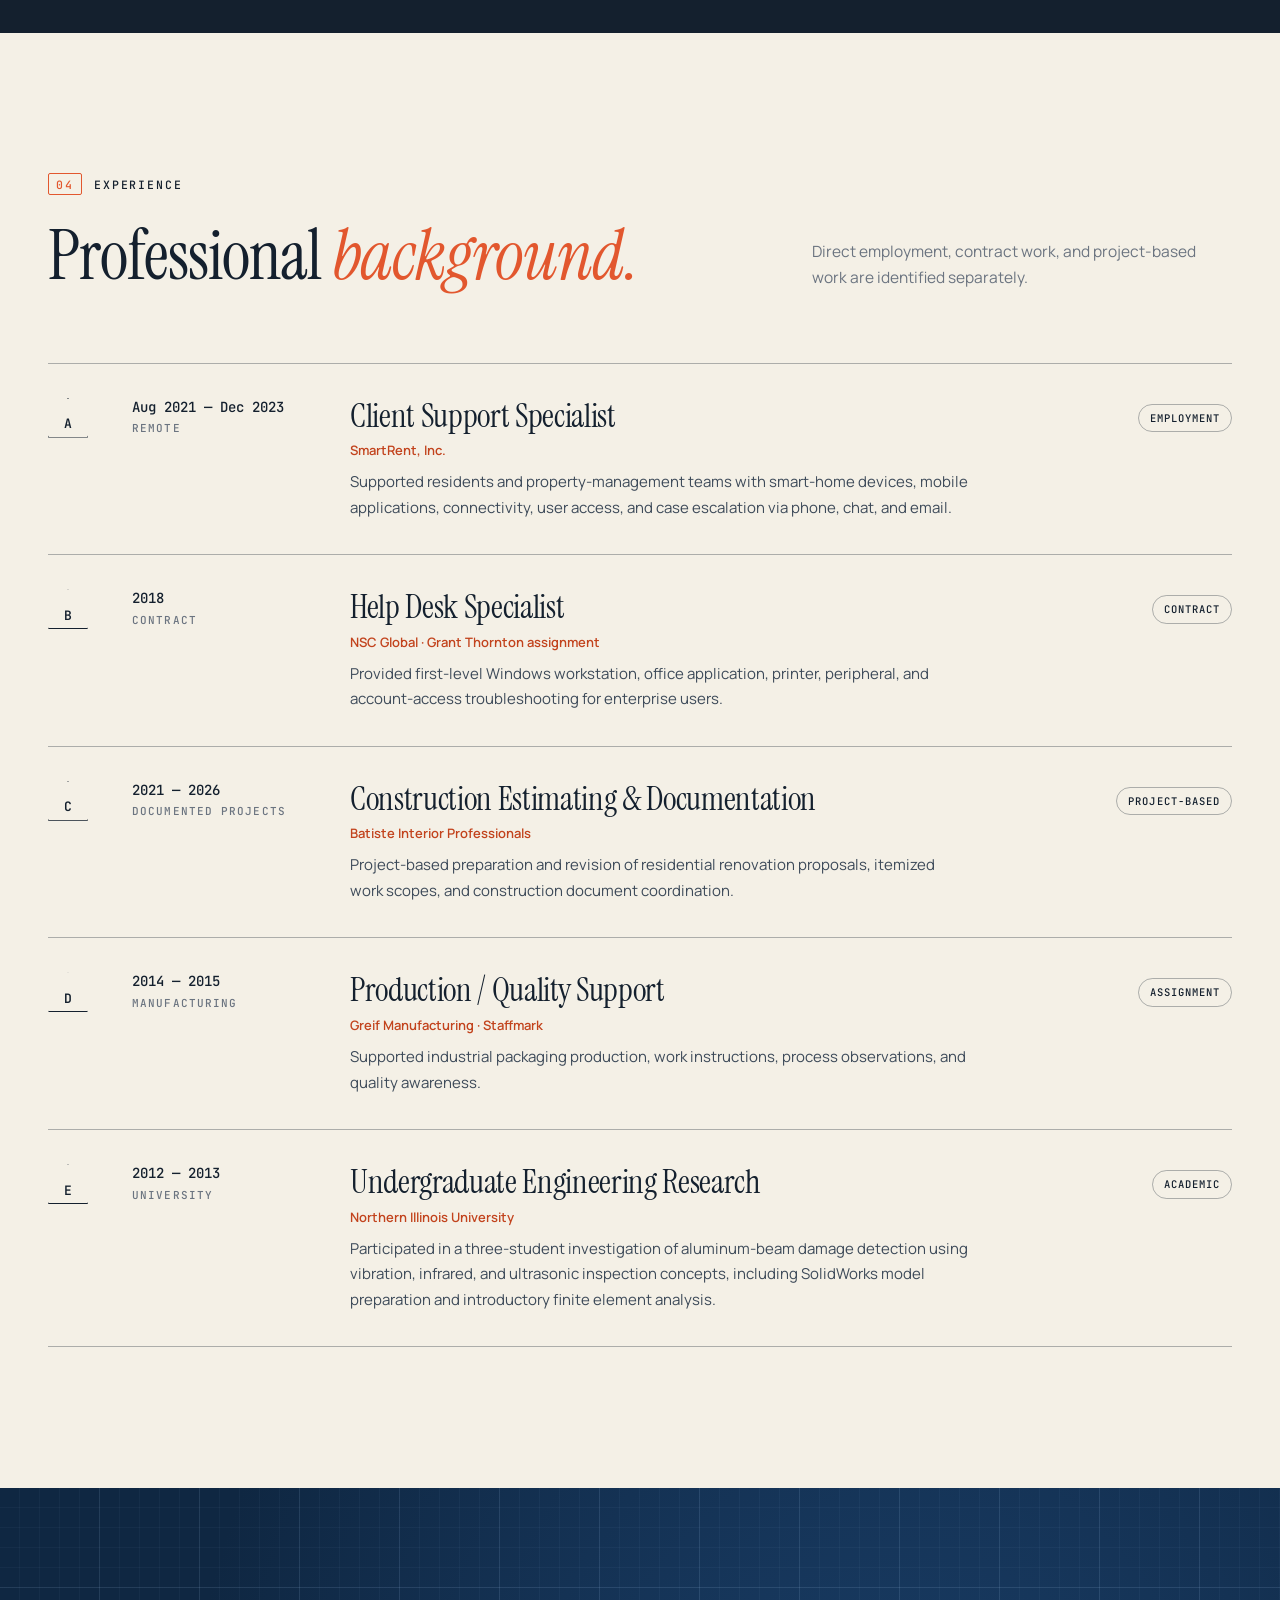
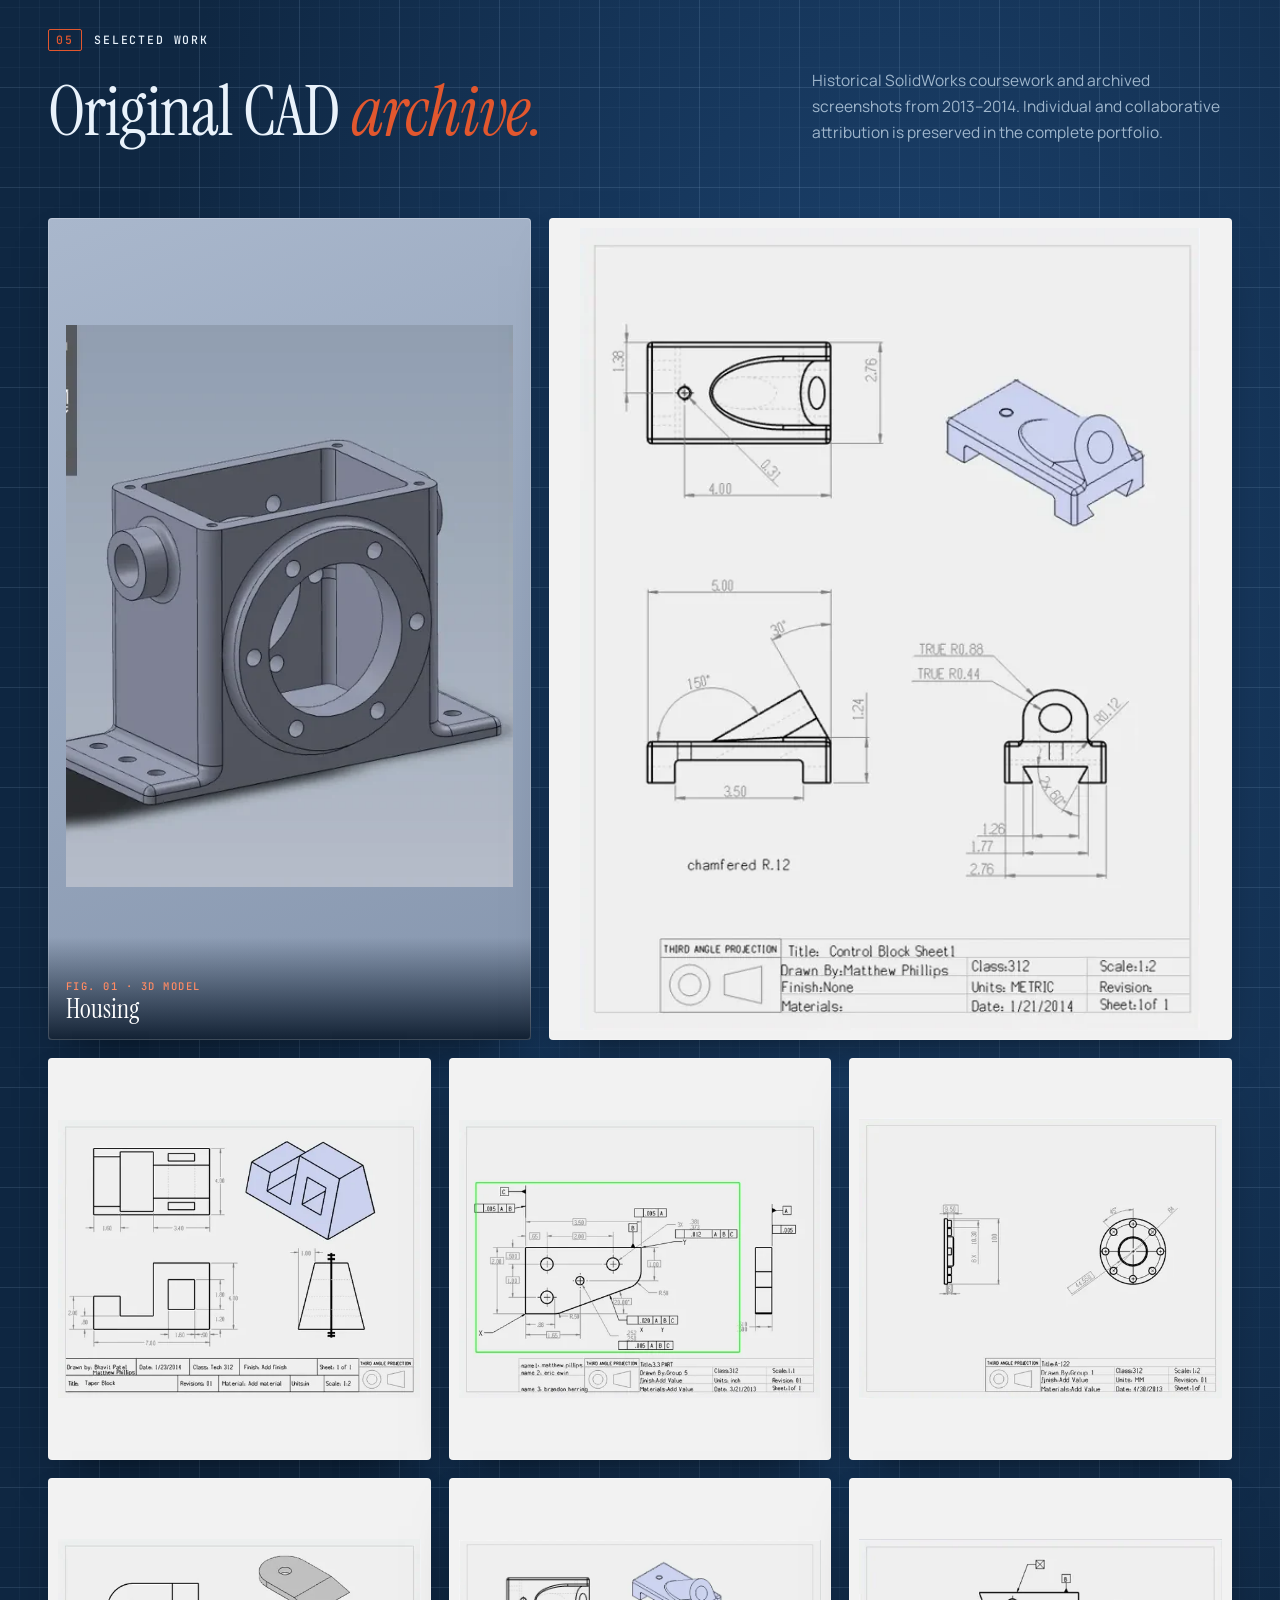
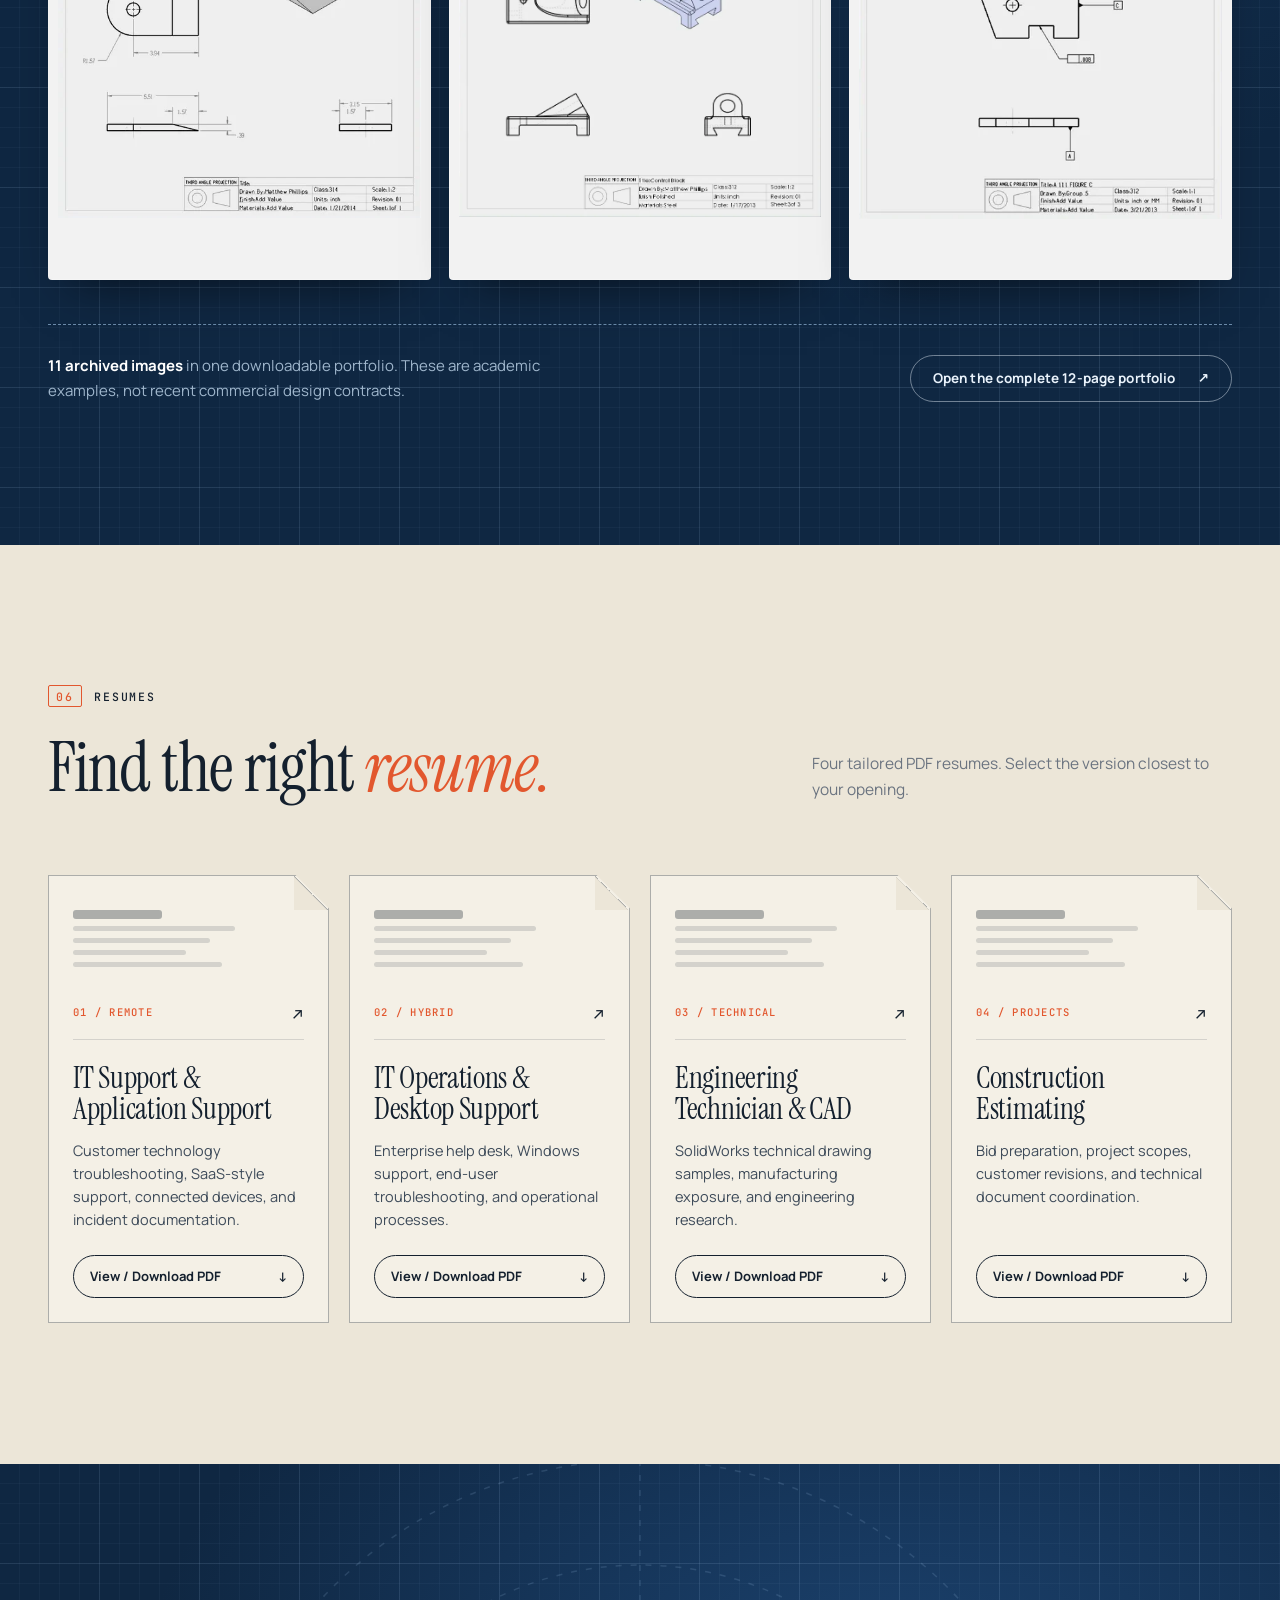
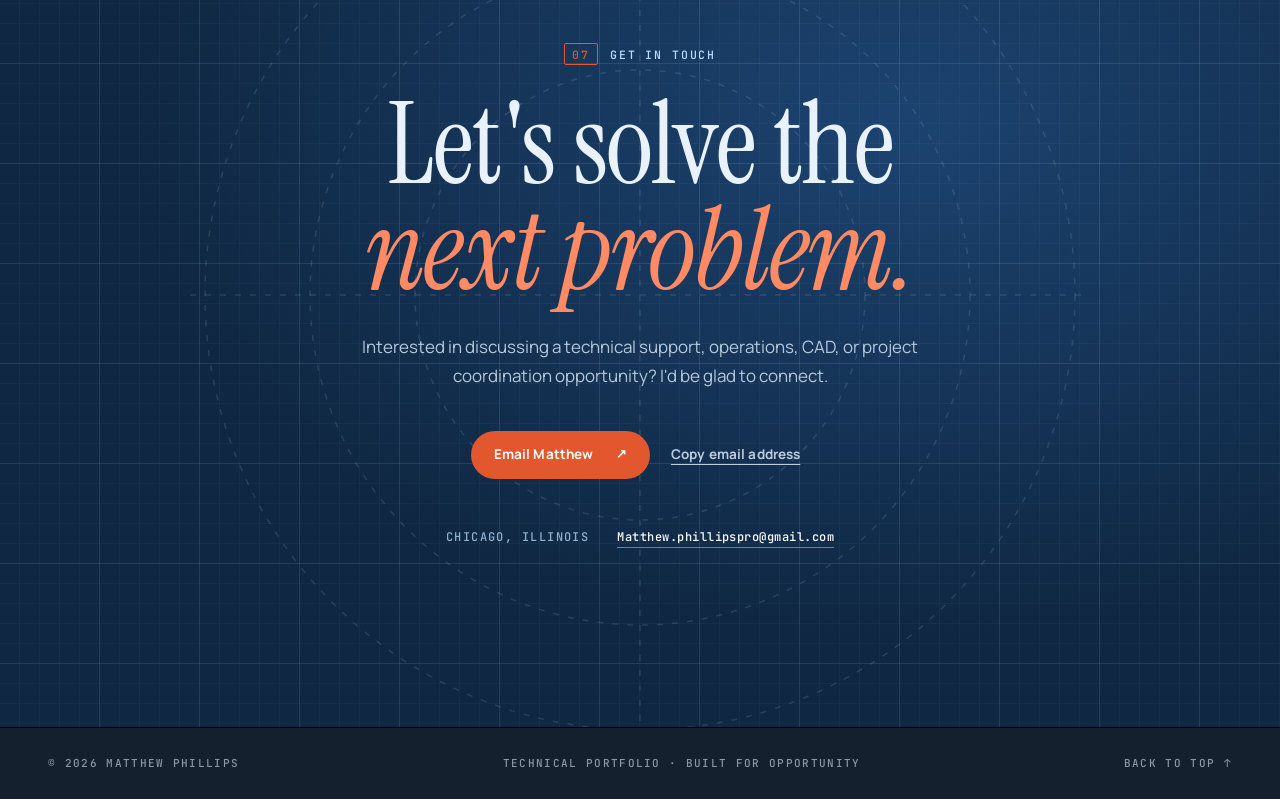
==== commit fe57e187: "Embed live Driving Booking Web preview in AI section" ====
--- a/index.html
+++ b/index.html
@@ -222,6 +222,18 @@
         <p class="t-line t-prompt"><span class="t-num">›</span><span class="caret"></span></p>
         <div class="terminal-status"><span class="status-light"></span> Human-reviewed AI-assisted workflow</div>
       </div>
+    </div>
+
+    <div class="reveal" style="grid-column:1 / -1;margin-top:28px">
+      <div style="display:flex;flex-wrap:wrap;align-items:center;justify-content:space-between;gap:16px;margin-bottom:14px">
+        <div><p class="section-tag" style="margin-bottom:6px">Live project preview</p><h3 style="font-size:clamp(24px,3vw,36px);margin:0;color:inherit">Driving Booking Web <span style="font-size:13px;font-weight:500;opacity:.8">/ AI-assisted prototype</span></h3></div>
+        <a href="https://driving-booking-web.vercel.app/" target="_blank" rel="noopener noreferrer" style="display:inline-block;background:#d9f2e6;color:#112c33;padding:12px 18px;border-radius:5px;font-weight:800;text-decoration:none">Open live website ↗</a>
+      </div>
+      <div style="border:1px solid rgba(255,255,255,.35);border-radius:12px;overflow:hidden;background:#fff;box-shadow:0 24px 65px rgba(0,0,0,.18)">
+        <div style="background:#edf1f2;color:#20313a;display:flex;gap:8px;align-items:center;padding:11px 15px;font:12px monospace"><span style="color:#e65c53">●</span><span style="color:#e9b448">●</span><span style="color:#52ad72">●</span><span style="margin-left:12px;overflow:hidden;text-overflow:ellipsis;white-space:nowrap">driving-booking-web.vercel.app</span></div>
+        <iframe title="Live preview of the AI-assisted Driving Booking Web project" src="https://driving-booking-web.vercel.app/" loading="lazy" referrerpolicy="strict-origin-when-cross-origin" style="display:block;width:100%;height:min(72vh,720px);min-height:430px;border:0;background:white"></iframe>
+      </div>
+      <p style="font-size:13px;opacity:.85;margin-top:14px">Interactive preview provided by the project website. If the website prevents embedding, use the Open live website link above.</p>
     </div>
   </div>
 </section>
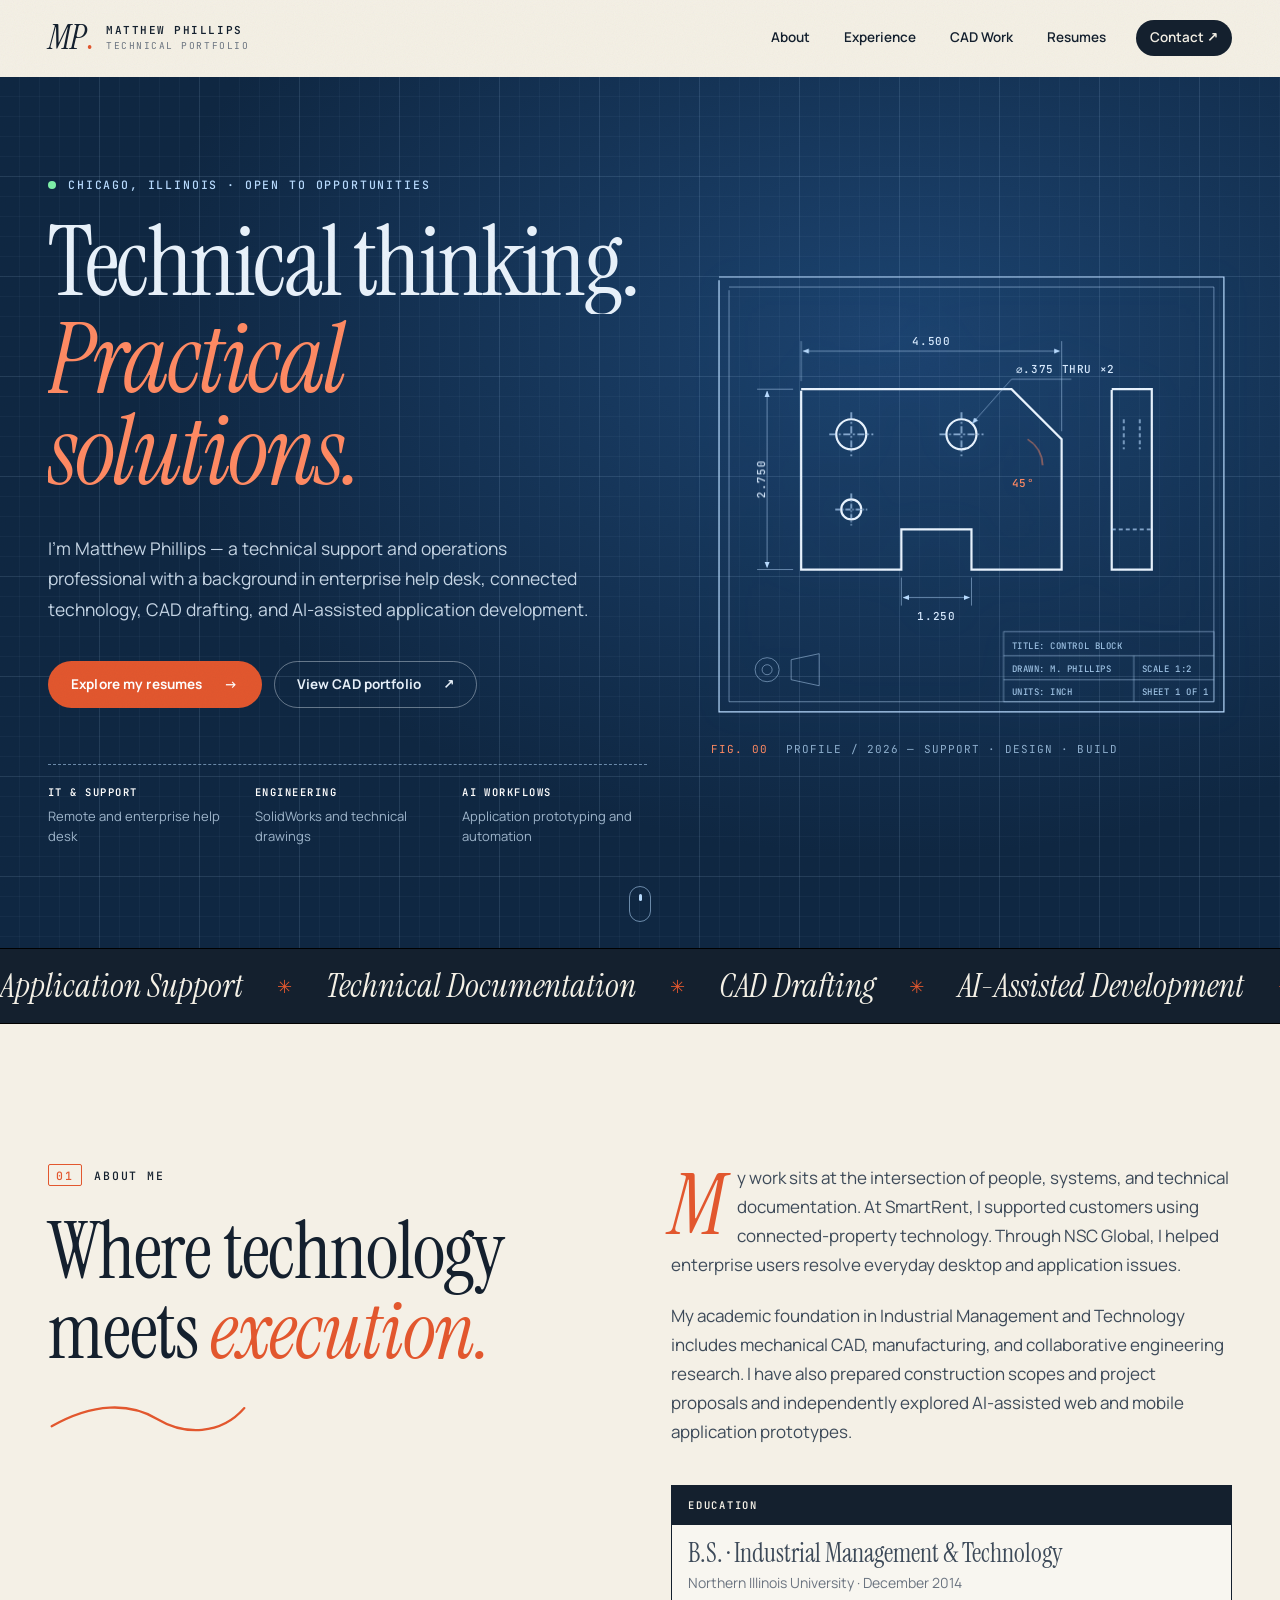
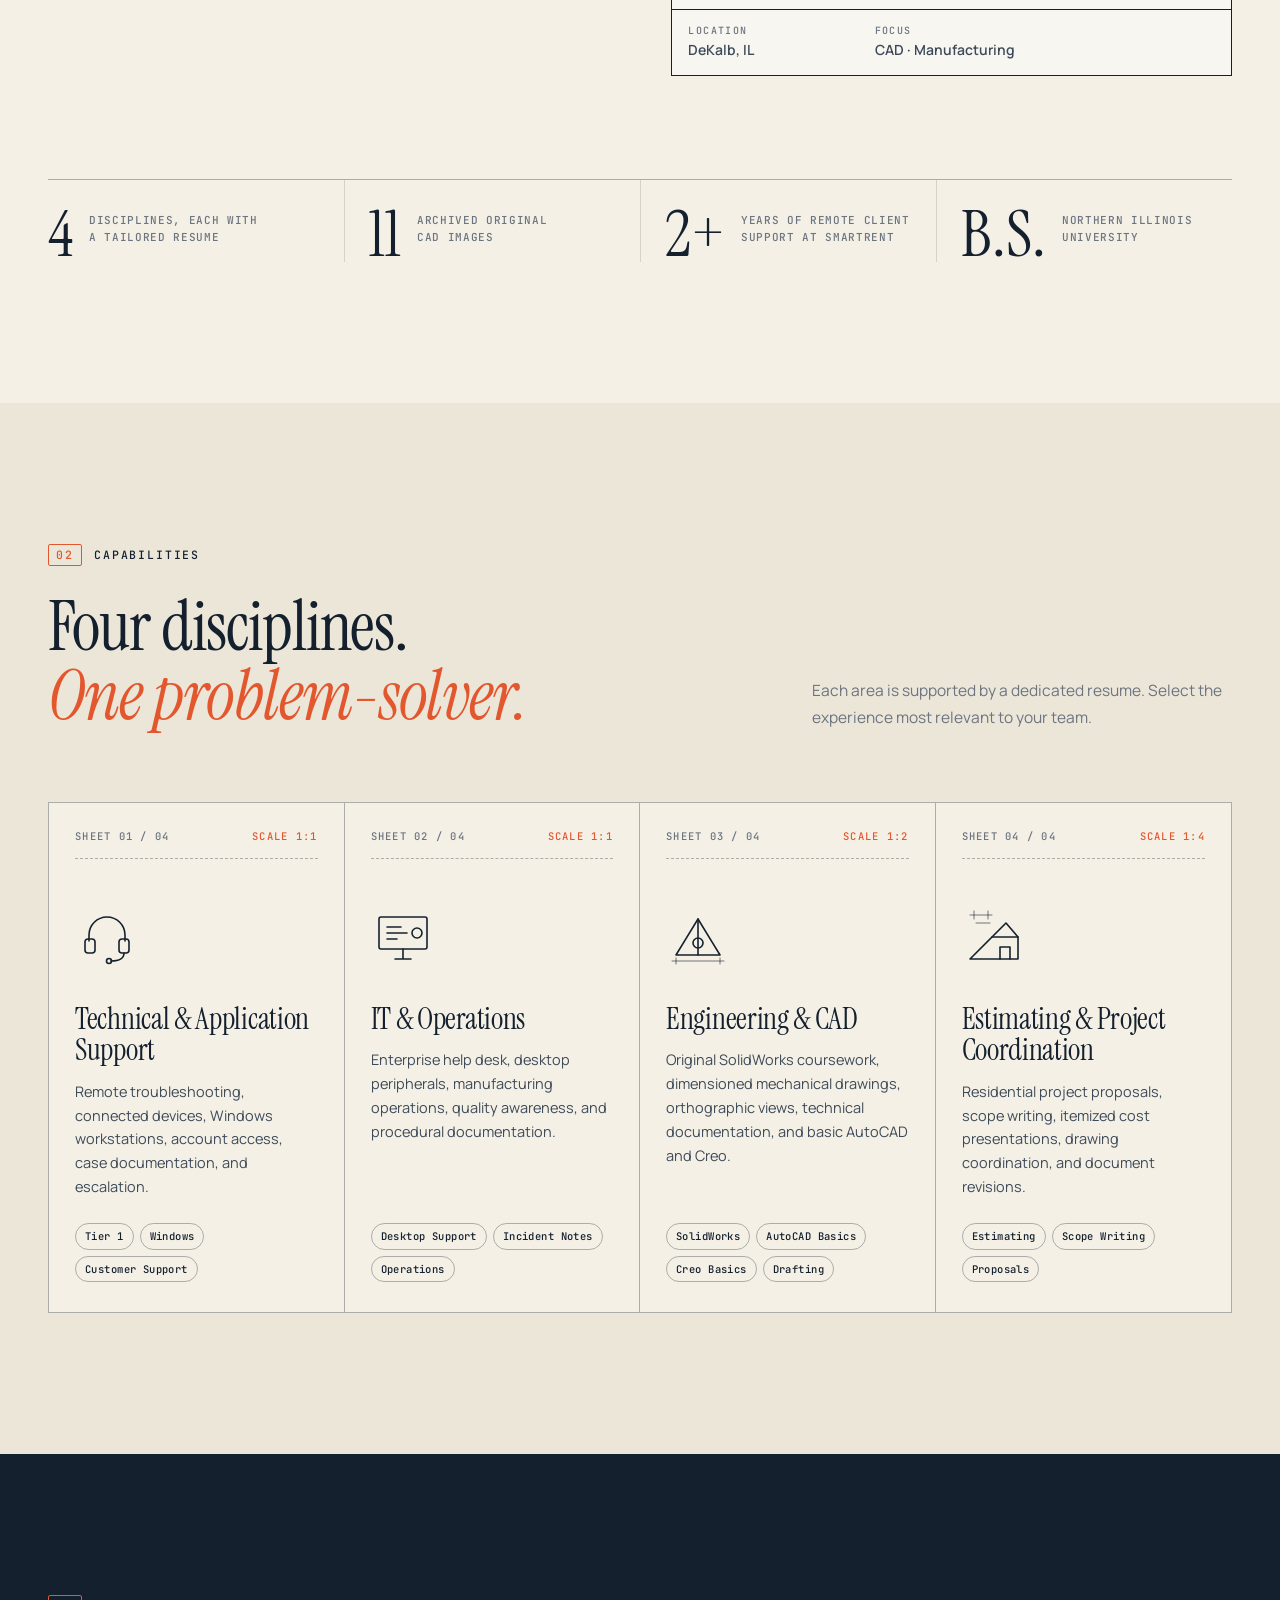
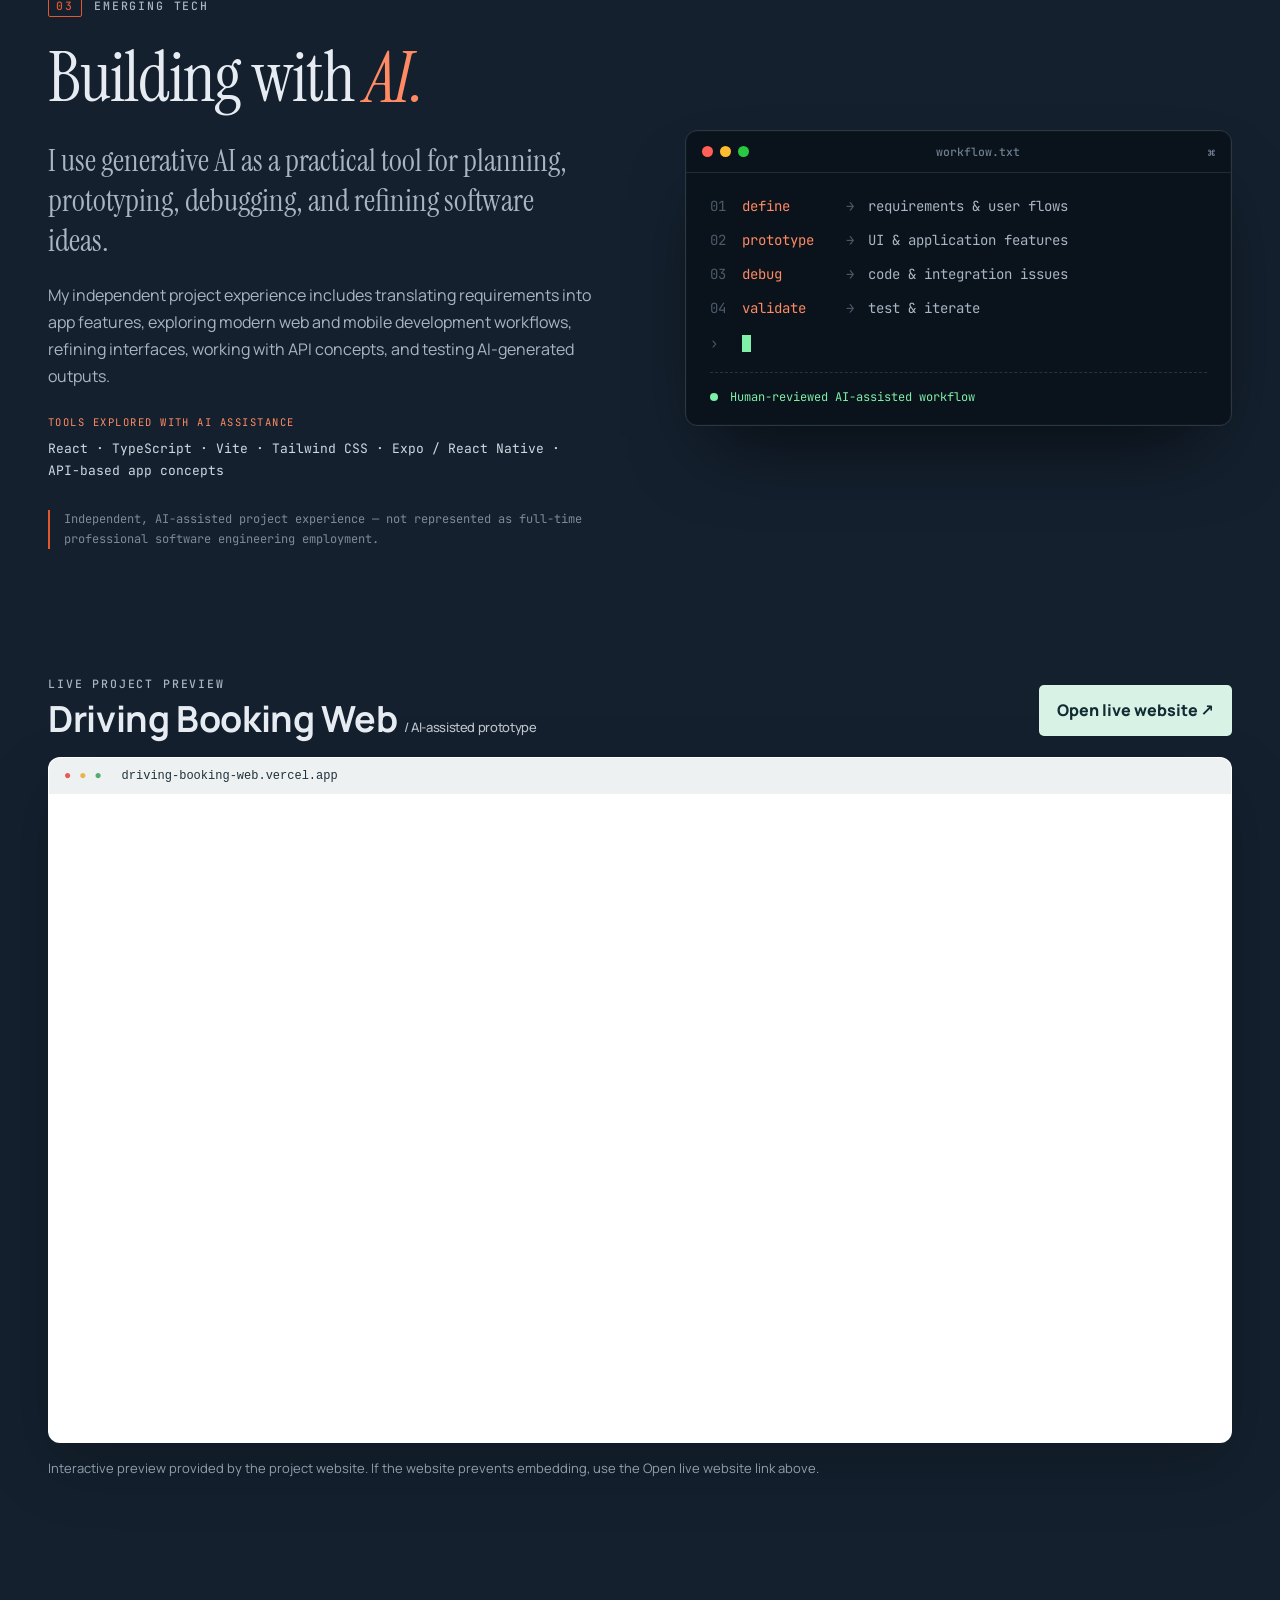
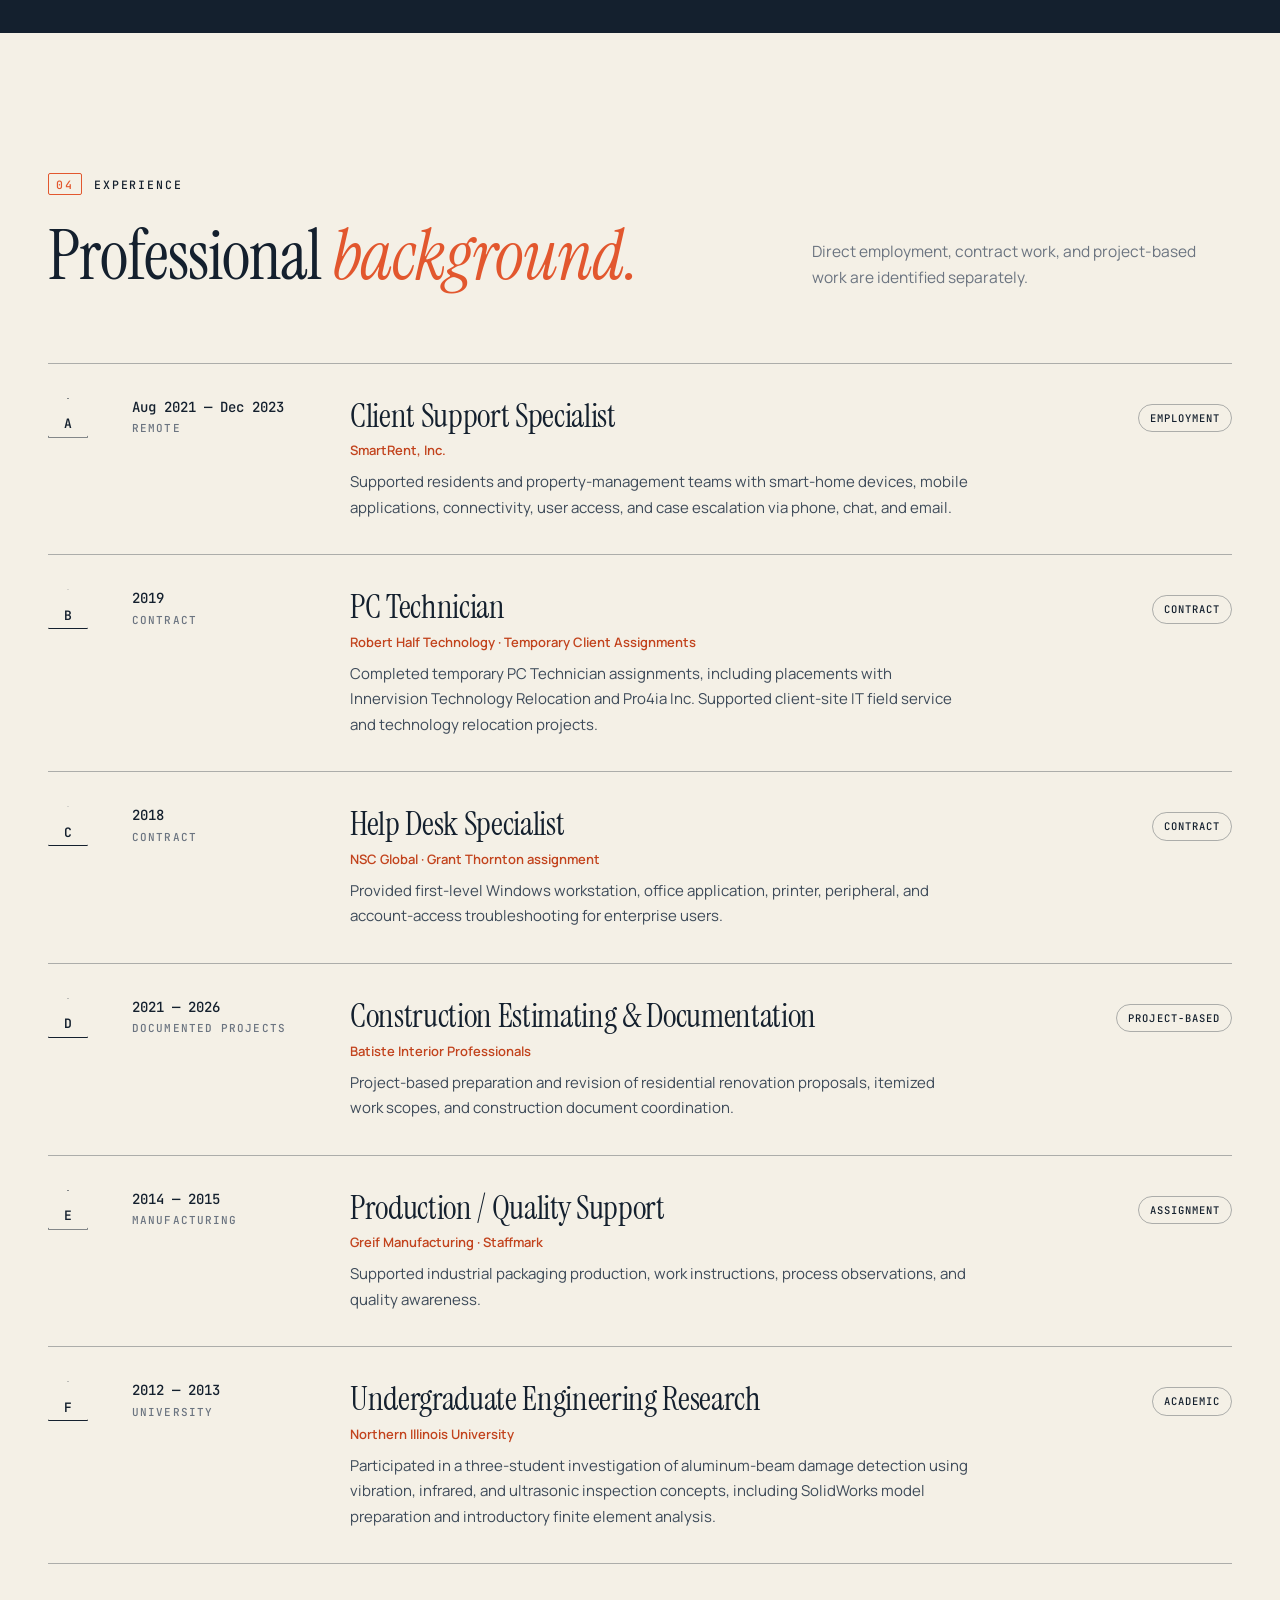
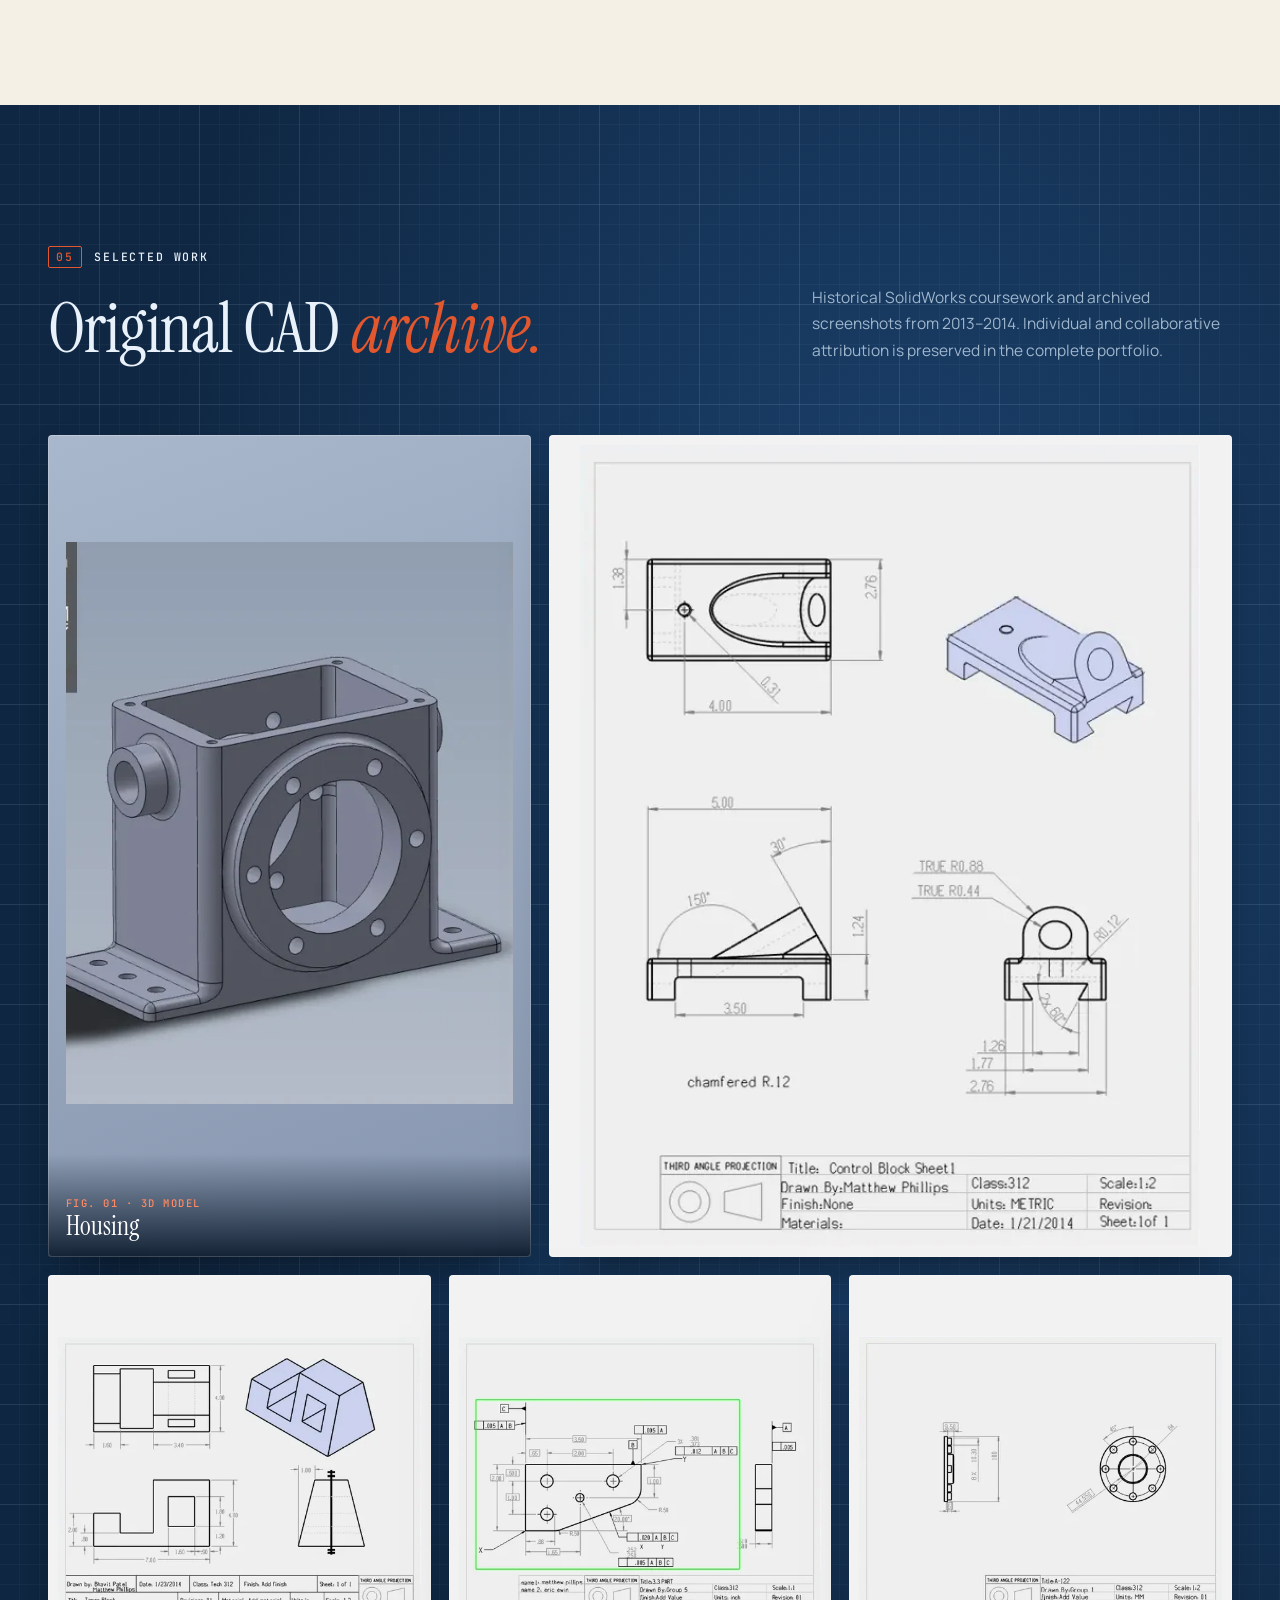
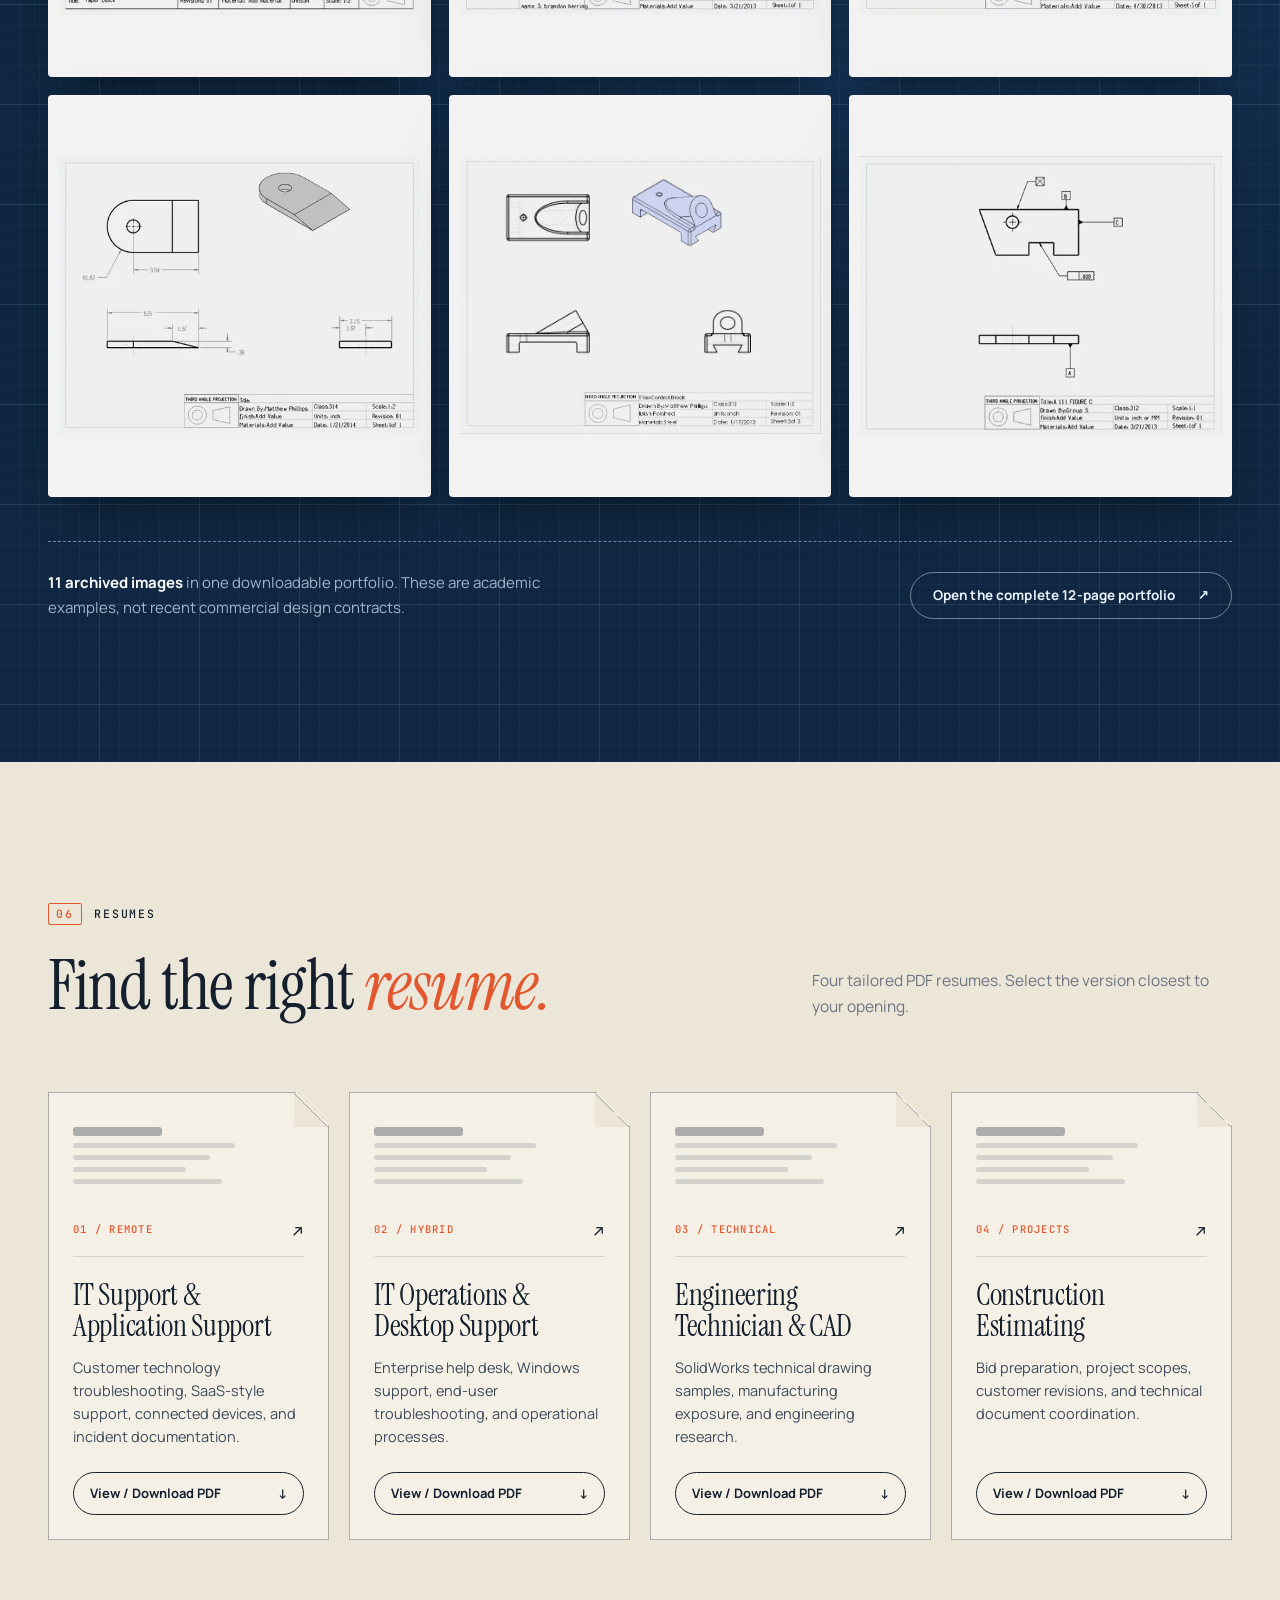
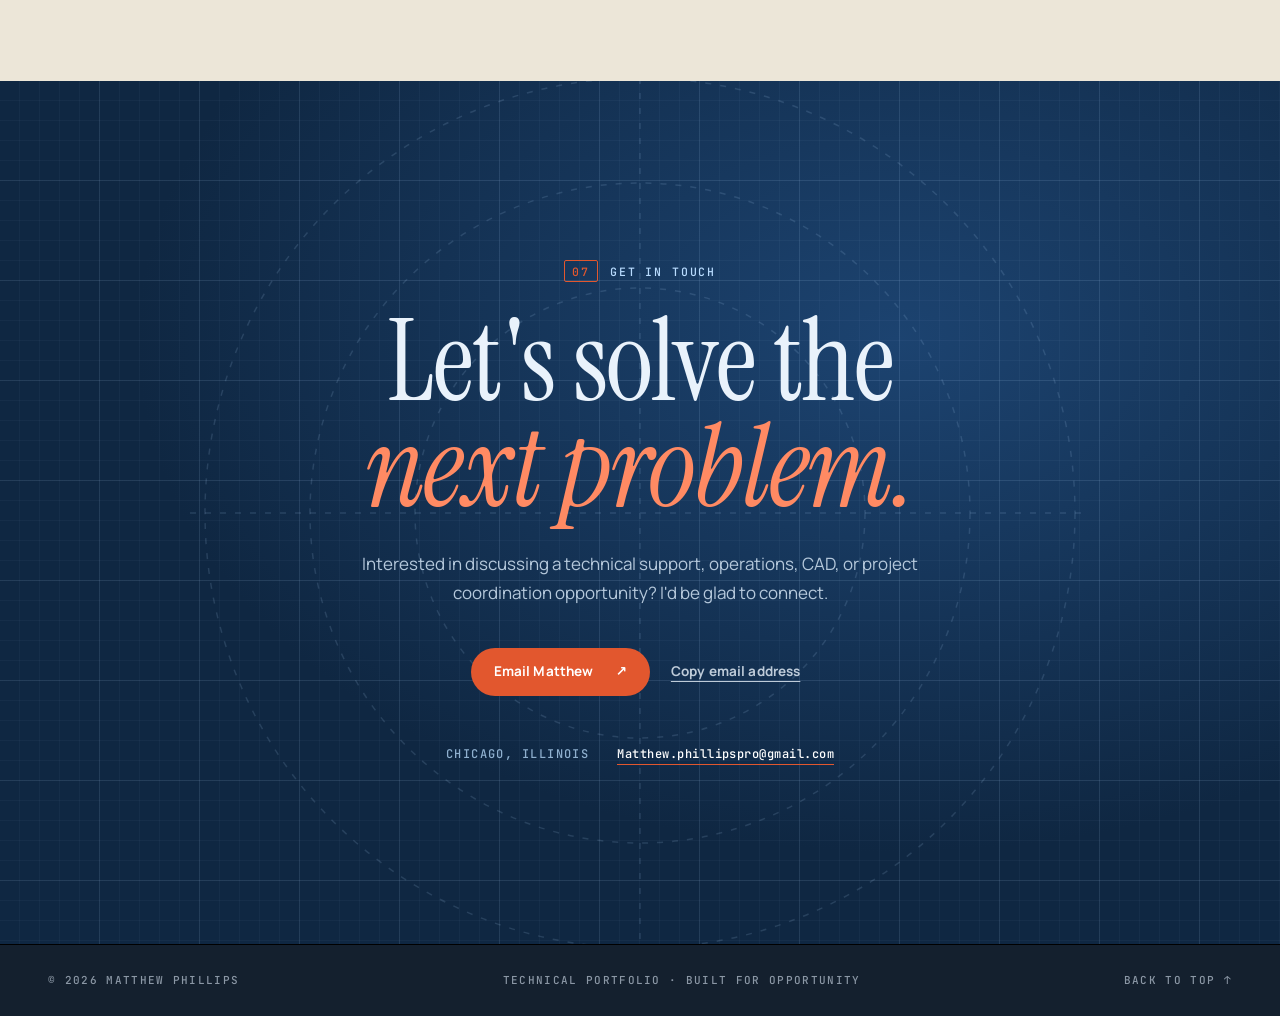
==== commit 222183cc: "Add Robert Half, upgrade Direct Democracy entry, add QR codes, remote-first branding - Add PC Techni" ====
--- a/index.html
+++ b/index.html
@@ -254,24 +254,30 @@
       </li>
       <li class="t-item reveal">
         <div class="t-rev">B</div>
+        <div class="t-time">2019<small>Contract</small></div>
+        <div class="t-body"><h3>PC Technician</h3><p class="company">Robert Half Technology · Temporary Client Assignments</p><p>Completed temporary PC Technician assignments, including placements with Innervision Technology Relocation and Pro4ia Inc. Supported client-site IT field service and technology relocation projects.</p></div>
+        <span class="type">Contract</span>
+      </li>
+      <li class="t-item reveal">
+        <div class="t-rev">C</div>
         <div class="t-time">2018<small>Contract</small></div>
         <div class="t-body"><h3>Help Desk Specialist</h3><p class="company">NSC Global · Grant Thornton assignment</p><p>Provided first-level Windows workstation, office application, printer, peripheral, and account-access troubleshooting for enterprise users.</p></div>
         <span class="type">Contract</span>
       </li>
       <li class="t-item reveal">
-        <div class="t-rev">C</div>
+        <div class="t-rev">D</div>
         <div class="t-time">2021 — 2026<small>Documented projects</small></div>
         <div class="t-body"><h3>Construction Estimating &amp; Documentation</h3><p class="company">Batiste Interior Professionals</p><p>Project-based preparation and revision of residential renovation proposals, itemized work scopes, and construction document coordination.</p></div>
         <span class="type">Project-based</span>
       </li>
       <li class="t-item reveal">
-        <div class="t-rev">D</div>
+        <div class="t-rev">E</div>
         <div class="t-time">2014 — 2015<small>Manufacturing</small></div>
         <div class="t-body"><h3>Production / Quality Support</h3><p class="company">Greif Manufacturing · Staffmark</p><p>Supported industrial packaging production, work instructions, process observations, and quality awareness.</p></div>
         <span class="type">Assignment</span>
       </li>
       <li class="t-item reveal">
-        <div class="t-rev">E</div>
+        <div class="t-rev">F</div>
         <div class="t-time">2012 — 2013<small>University</small></div>
         <div class="t-body"><h3>Undergraduate Engineering Research</h3><p class="company">Northern Illinois University</p><p>Participated in a three-student investigation of aluminum-beam damage detection using vibration, infrared, and ultrasonic inspection concepts, including SolidWorks model preparation and introductory finite element analysis.</p></div>
         <span class="type">Academic</span>
